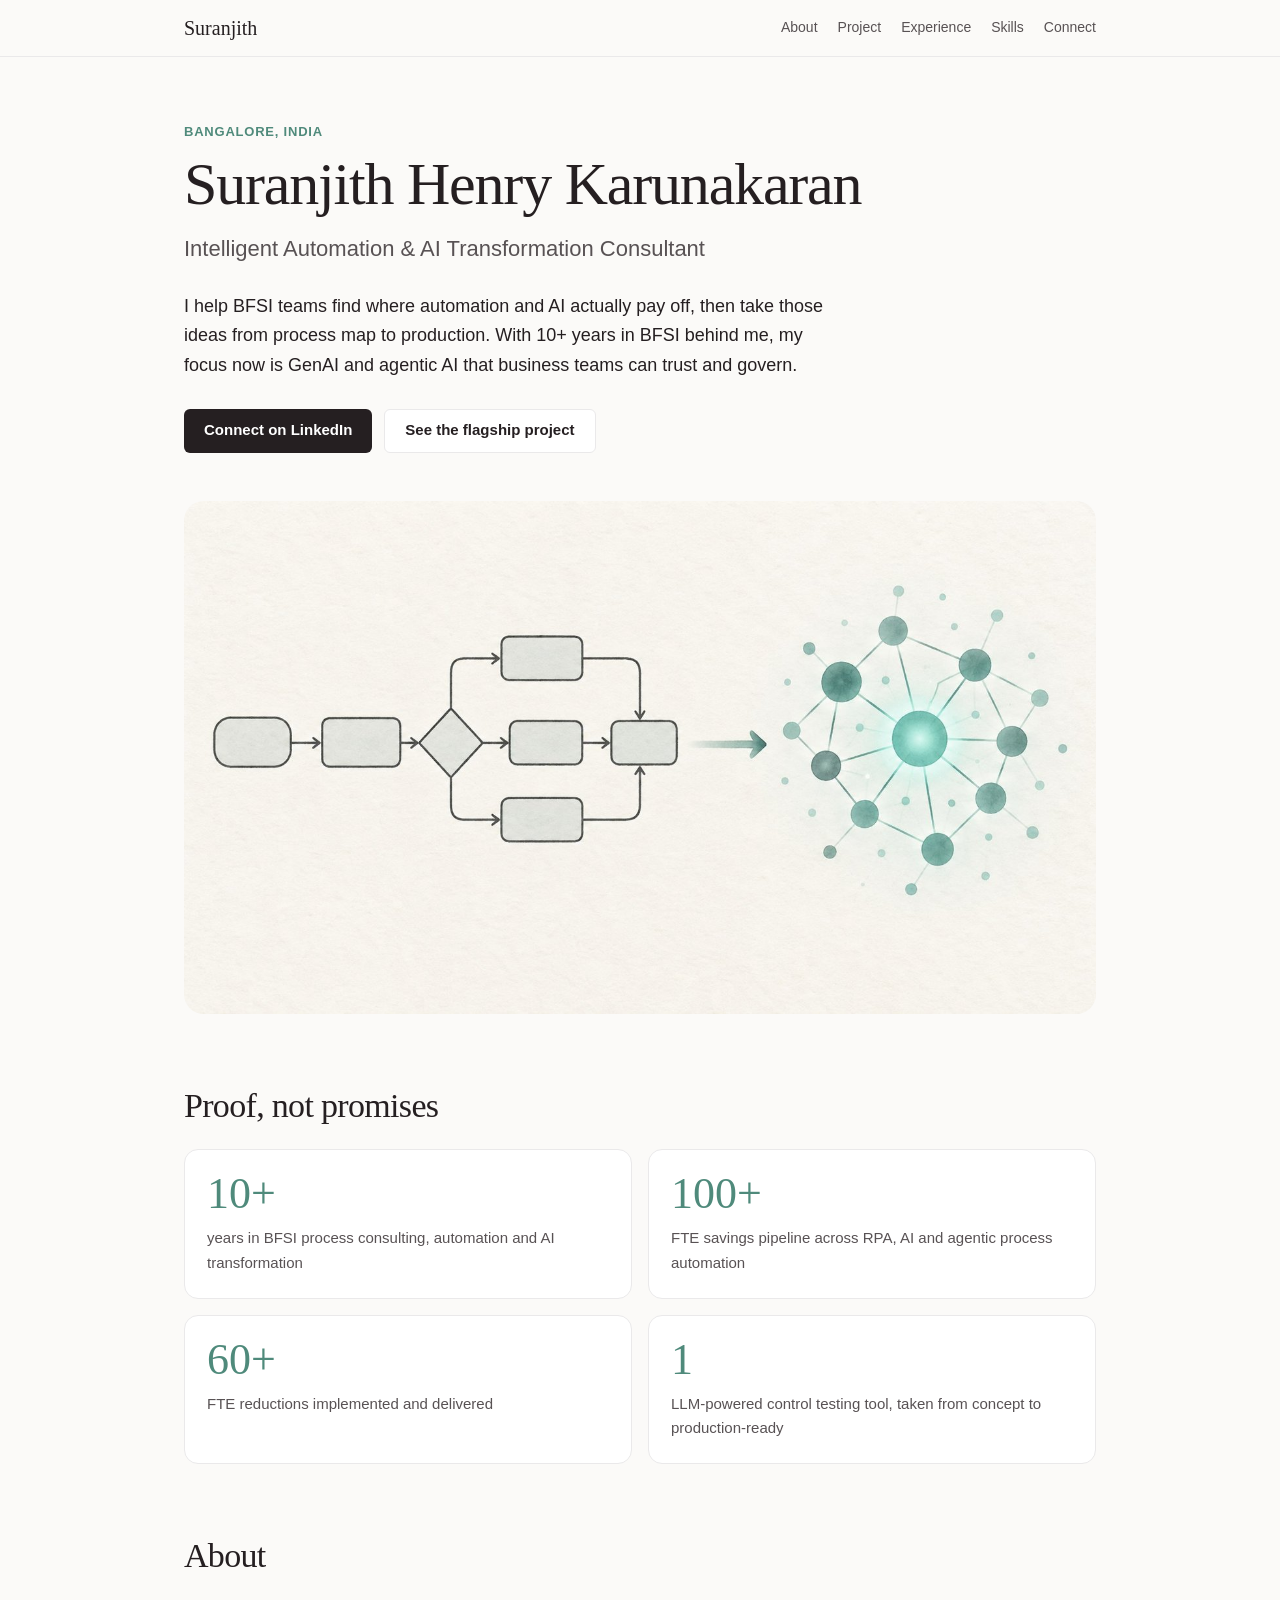
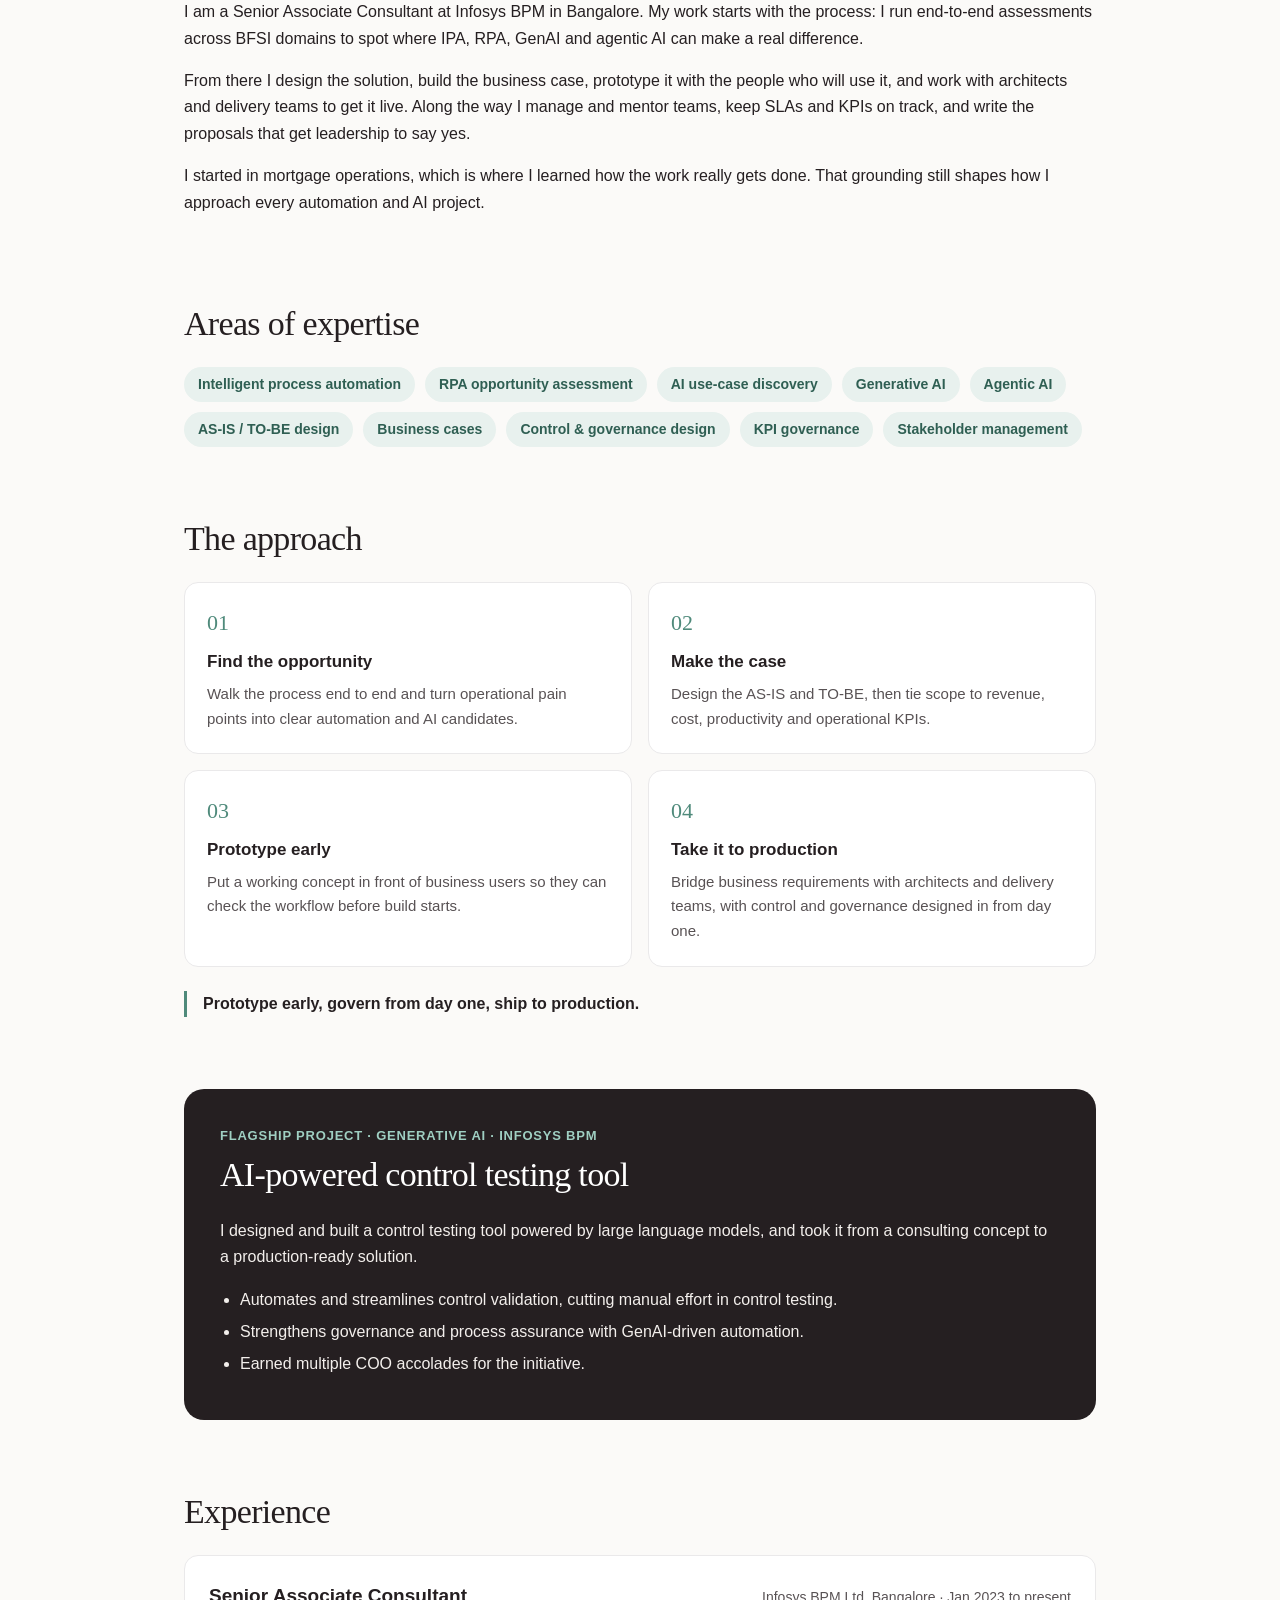
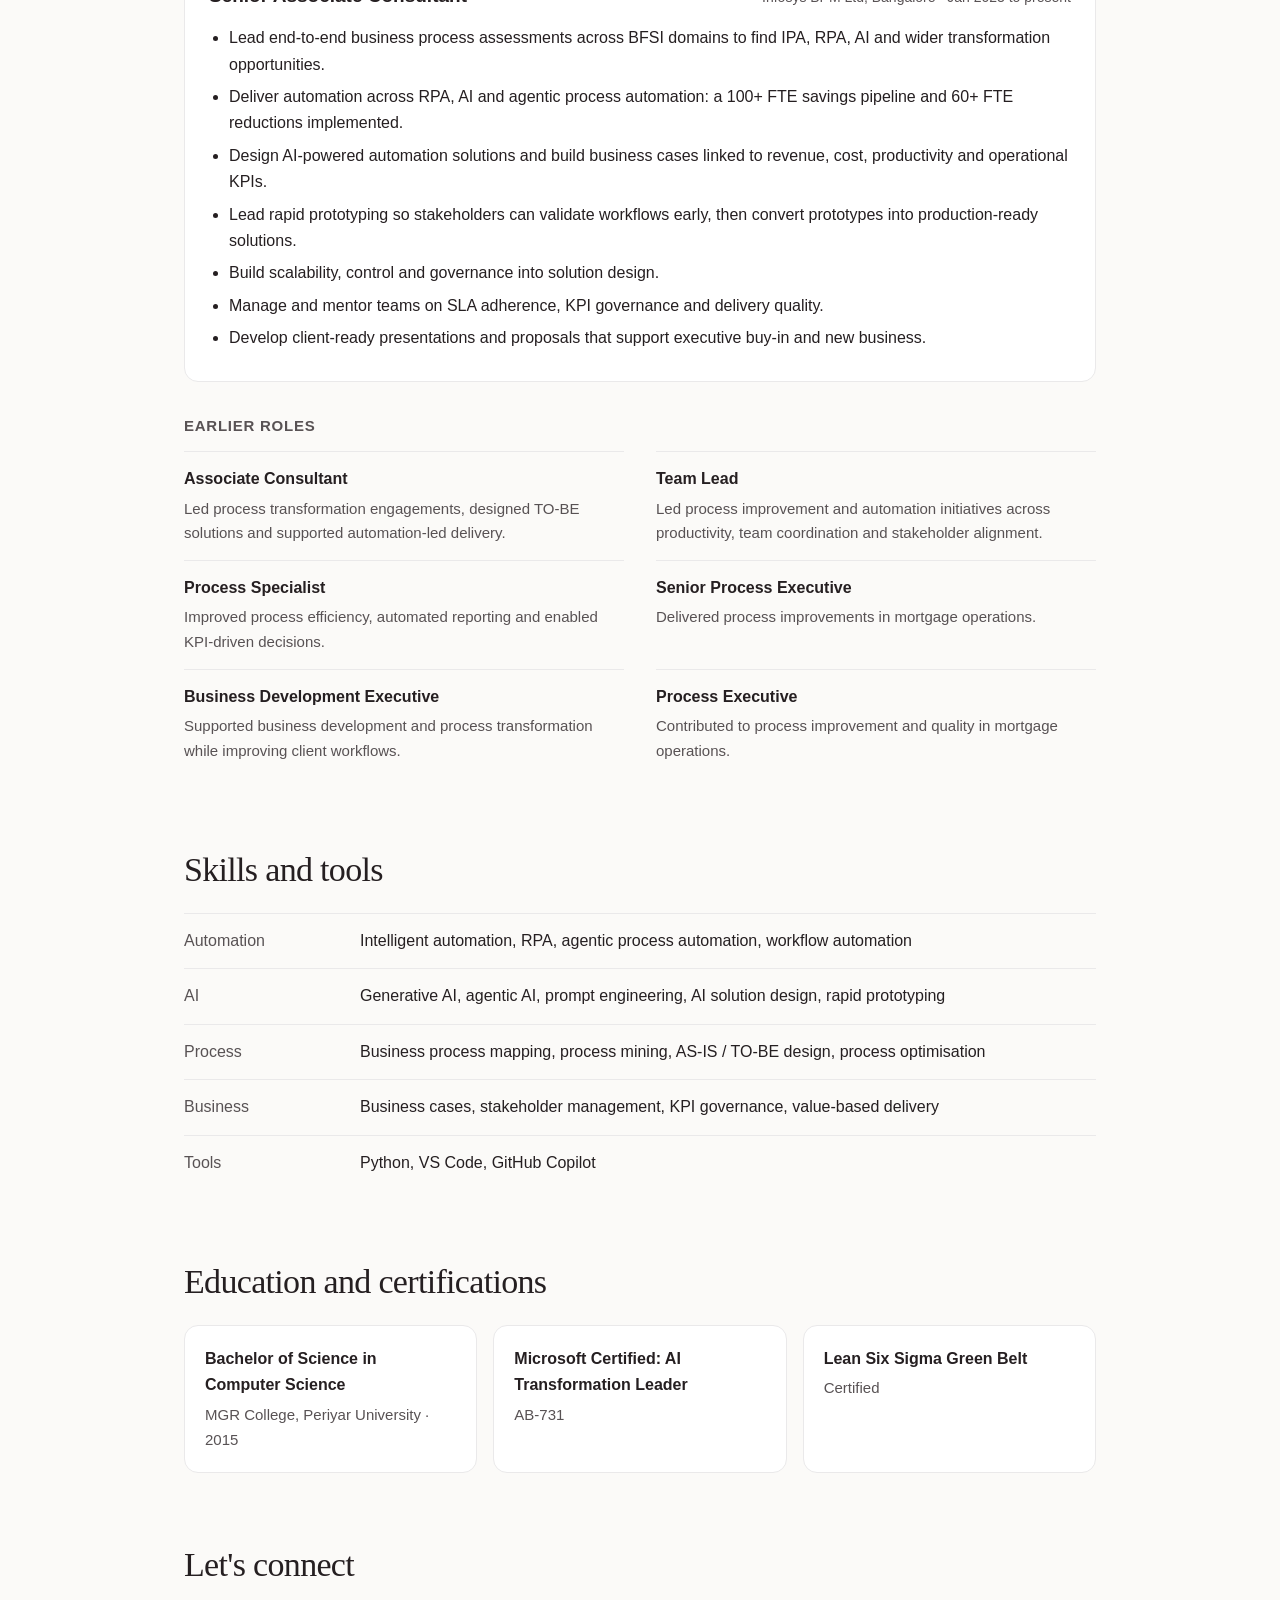
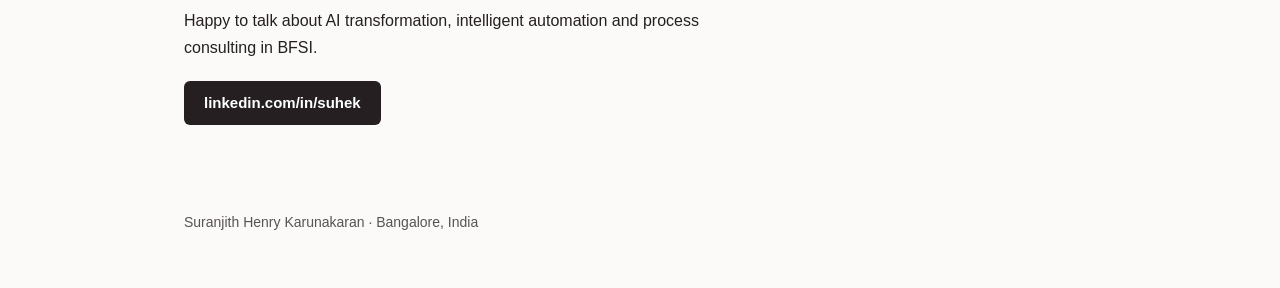
==== index.html @ 50e7c8d0 "Profile page v1" ====
<!doctype html>
<html lang="en">
<head>
<meta charset="utf-8">
<meta name="viewport" content="width=device-width, initial-scale=1">
<title>Suranjith Henry Karunakaran | Intelligent Automation &amp; AI Transformation Consultant</title>
<meta name="description" content="I help BFSI teams find where automation and AI actually pay off, then take those ideas from process map to production.">
<meta property="og:title" content="Suranjith Henry Karunakaran">
<meta property="og:description" content="Intelligent Automation &amp; AI Transformation Consultant, Bangalore. 10+ years in BFSI process consulting, automation and GenAI.">
<meta property="og:type" content="profile">
<meta property="og:url" content="https://suhek7.github.io/">
<meta property="og:image" content="https://suhek7.github.io/assets/og-image.jpg">
<meta name="twitter:card" content="summary_large_image">
<link rel="stylesheet" href="style.css">
</head>
<body>
<header class="topbar">
  <div class="wrap topbar-inner">
    <a class="brand" href="#top">Suranjith</a>
    <nav aria-label="Sections">
      <a href="#about">About</a>
      <a href="#project">Project</a>
      <a href="#experience">Experience</a>
      <a href="#skills">Skills</a>
      <a href="#connect">Connect</a>
    </nav>
  </div>
</header>

<main id="top">
  <section class="hero wrap">
    <p class="eyebrow">Bangalore, India</p>
    <h1>Suranjith Henry Karunakaran</h1>
    <p class="role">Intelligent Automation &amp; AI Transformation Consultant</p>
    <p class="lede">I help BFSI teams find where automation and AI actually pay off, then take those ideas from process map to production. With 10+ years in BFSI behind me, my focus now is GenAI and agentic AI that business teams can trust and govern.</p>
    <div class="actions">
      <a class="btn primary" href="https://www.linkedin.com/in/suhek" target="_blank" rel="noopener">Connect on LinkedIn</a>
      <a class="btn ghost" href="#project">See the flagship project</a>
    </div>
    <figure class="hero-art">
      <img src="assets/process-to-ai.jpg" alt="Illustration of a process flowchart turning into a connected network" width="1400" height="788">
    </figure>
  </section>

  <section class="wrap section">
    <h2>Proof, not promises</h2>
    <div class="stats">
      <div class="stat"><span class="num">10+</span><span class="label">years in BFSI process consulting, automation and AI transformation</span></div>
      <div class="stat"><span class="num">100+</span><span class="label">FTE savings pipeline across RPA, AI and agentic process automation</span></div>
      <div class="stat"><span class="num">60+</span><span class="label">FTE reductions implemented and delivered</span></div>
      <div class="stat"><span class="num">1</span><span class="label">LLM-powered control testing tool, taken from concept to production-ready</span></div>
    </div>
  </section>

  <section id="about" class="wrap section">
    <h2>About</h2>
    <div class="prose">
      <p>I am a Senior Associate Consultant at Infosys BPM in Bangalore. My work starts with the process: I run end-to-end assessments across BFSI domains to spot where IPA, RPA, GenAI and agentic AI can make a real difference.</p>
      <p>From there I design the solution, build the business case, prototype it with the people who will use it, and work with architects and delivery teams to get it live. Along the way I manage and mentor teams, keep SLAs and KPIs on track, and write the proposals that get leadership to say yes.</p>
      <p>I started in mortgage operations, which is where I learned how the work really gets done. That grounding still shapes how I approach every automation and AI project.</p>
    </div>
  </section>

  <section class="wrap section">
    <h2>Areas of expertise</h2>
    <ul class="chips">
      <li>Intelligent process automation</li>
      <li>RPA opportunity assessment</li>
      <li>AI use-case discovery</li>
      <li>Generative AI</li>
      <li>Agentic AI</li>
      <li>AS-IS / TO-BE design</li>
      <li>Business cases</li>
      <li>Control &amp; governance design</li>
      <li>KPI governance</li>
      <li>Stakeholder management</li>
    </ul>
  </section>

  <section class="wrap section">
    <h2>The approach</h2>
    <ol class="steps">
      <li><h3>Find the opportunity</h3><p>Walk the process end to end and turn operational pain points into clear automation and AI candidates.</p></li>
      <li><h3>Make the case</h3><p>Design the AS-IS and TO-BE, then tie scope to revenue, cost, productivity and operational KPIs.</p></li>
      <li><h3>Prototype early</h3><p>Put a working concept in front of business users so they can check the workflow before build starts.</p></li>
      <li><h3>Take it to production</h3><p>Bridge business requirements with architects and delivery teams, with control and governance designed in from day one.</p></li>
    </ol>
    <p class="key">Prototype early, govern from day one, ship to production.</p>
  </section>

  <section id="project" class="wrap section">
    <div class="feature">
      <p class="eyebrow">Flagship project · Generative AI · Infosys BPM</p>
      <h2>AI-powered control testing tool</h2>
      <p>I designed and built a control testing tool powered by large language models, and took it from a consulting concept to a production-ready solution.</p>
      <ul>
        <li>Automates and streamlines control validation, cutting manual effort in control testing.</li>
        <li>Strengthens governance and process assurance with GenAI-driven automation.</li>
        <li>Earned multiple COO accolades for the initiative.</li>
      </ul>
    </div>
  </section>

  <section id="experience" class="wrap section">
    <h2>Experience</h2>
    <div class="job">
      <div class="job-head">
        <h3>Senior Associate Consultant</h3>
        <span class="meta">Infosys BPM Ltd, Bangalore · Jan 2023 to present</span>
      </div>
      <ul>
        <li>Lead end-to-end business process assessments across BFSI domains to find IPA, RPA, AI and wider transformation opportunities.</li>
        <li>Deliver automation across RPA, AI and agentic process automation: a 100+ FTE savings pipeline and 60+ FTE reductions implemented.</li>
        <li>Design AI-powered automation solutions and build business cases linked to revenue, cost, productivity and operational KPIs.</li>
        <li>Lead rapid prototyping so stakeholders can validate workflows early, then convert prototypes into production-ready solutions.</li>
        <li>Build scalability, control and governance into solution design.</li>
        <li>Manage and mentor teams on SLA adherence, KPI governance and delivery quality.</li>
        <li>Develop client-ready presentations and proposals that support executive buy-in and new business.</li>
      </ul>
    </div>
    <h3 class="sub">Earlier roles</h3>
    <div class="roles">
      <div><h4>Associate Consultant</h4><p>Led process transformation engagements, designed TO-BE solutions and supported automation-led delivery.</p></div>
      <div><h4>Team Lead</h4><p>Led process improvement and automation initiatives across productivity, team coordination and stakeholder alignment.</p></div>
      <div><h4>Process Specialist</h4><p>Improved process efficiency, automated reporting and enabled KPI-driven decisions.</p></div>
      <div><h4>Senior Process Executive</h4><p>Delivered process improvements in mortgage operations.</p></div>
      <div><h4>Business Development Executive</h4><p>Supported business development and process transformation while improving client workflows.</p></div>
      <div><h4>Process Executive</h4><p>Contributed to process improvement and quality in mortgage operations.</p></div>
    </div>
  </section>

  <section id="skills" class="wrap section">
    <h2>Skills and tools</h2>
    <dl class="skills">
      <div><dt>Automation</dt><dd>Intelligent automation, RPA, agentic process automation, workflow automation</dd></div>
      <div><dt>AI</dt><dd>Generative AI, agentic AI, prompt engineering, AI solution design, rapid prototyping</dd></div>
      <div><dt>Process</dt><dd>Business process mapping, process mining, AS-IS / TO-BE design, process optimisation</dd></div>
      <div><dt>Business</dt><dd>Business cases, stakeholder management, KPI governance, value-based delivery</dd></div>
      <div><dt>Tools</dt><dd>Python, VS Code, GitHub Copilot</dd></div>
    </dl>
  </section>

  <section class="wrap section">
    <h2>Education and certifications</h2>
    <div class="creds">
      <div><h4>Bachelor of Science in Computer Science</h4><p>MGR College, Periyar University · 2015</p></div>
      <div><h4>Microsoft Certified: AI Transformation Leader</h4><p>AB-731</p></div>
      <div><h4>Lean Six Sigma Green Belt</h4><p>Certified</p></div>
    </div>
  </section>

  <section id="connect" class="wrap section connect">
    <h2>Let's connect</h2>
    <p>Happy to talk about AI transformation, intelligent automation and process consulting in BFSI.</p>
    <a class="btn primary" href="https://www.linkedin.com/in/suhek" target="_blank" rel="noopener">linkedin.com/in/suhek</a>
  </section>
</main>

<footer class="wrap footer">
  <p>Suranjith Henry Karunakaran · Bangalore, India</p>
</footer>
</body>
</html>
---- style.css ----
:root{--bg:#fbfaf8;--ink:#251f21;--ink2:#585254;--line:#eae9ea;--teal:#4f8a7b;--teal-soft:#e8f1ee;--sand:#f4efec;--serif:"Iowan Old Style","Palatino Linotype",Palatino,Georgia,serif;--sans:-apple-system,BlinkMacSystemFont,"Segoe UI",Inter,Roboto,Helvetica,Arial,sans-serif}
*{box-sizing:border-box}
html{scroll-behavior:smooth}
body{margin:0;background:var(--bg);color:var(--ink);font:16px/1.65 var(--sans);-webkit-font-smoothing:antialiased}
.wrap{max-width:960px;margin:0 auto;padding:0 24px}
a{color:inherit}
.topbar{position:sticky;top:0;z-index:10;background:rgba(251,250,248,.92);backdrop-filter:blur(8px);border-bottom:1px solid var(--line)}
.topbar-inner{display:flex;align-items:center;justify-content:space-between;height:56px;gap:16px}
.brand{font-family:var(--serif);font-size:20px;text-decoration:none}
nav{display:flex;gap:20px;overflow-x:auto}
nav a{color:var(--ink2);text-decoration:none;font-size:14px;white-space:nowrap}
nav a:hover{color:var(--ink)}
.hero{padding-top:64px}
.eyebrow{margin:0 0 8px;font-size:13px;letter-spacing:.06em;text-transform:uppercase;color:var(--teal);font-weight:600}
h1,h2{font-family:var(--serif);font-weight:400;letter-spacing:-.02em;line-height:1.15}
h1{font-size:clamp(36px,6vw,60px);margin:0}
.role{font-size:clamp(18px,2.4vw,22px);color:var(--ink2);margin:12px 0 0}
.lede{font-size:18px;max-width:640px;margin:24px 0 0}
.actions{display:flex;flex-wrap:wrap;gap:12px;margin-top:28px}
.btn{display:inline-flex;align-items:center;min-height:44px;padding:0 20px;border-radius:6px;text-decoration:none;font-weight:600;font-size:15px}
.btn.primary{background:var(--ink);color:#fff}
.btn.primary:hover{background:#000}
.btn.ghost{border:1px solid var(--line);background:#fff}
.hero-art{margin:48px 0 0;border-radius:20px;overflow:hidden;background:var(--sand)}
.hero-art img{display:block;width:100%;height:auto}
.section{padding-top:72px}
h2{font-size:clamp(26px,3.4vw,34px);margin:0 0 24px}
.stats{display:grid;grid-template-columns:repeat(2,1fr);gap:16px}
.stat{background:#fff;border:1px solid var(--line);border-radius:14px;padding:22px}
.num{display:block;font-family:var(--serif);font-size:44px;line-height:1;color:var(--teal)}
.label{display:block;margin-top:10px;color:var(--ink2);font-size:15px}
.prose p{margin:0 0 16px}
.chips{list-style:none;padding:0;margin:0;display:flex;flex-wrap:wrap;gap:10px}
.chips li{background:var(--teal-soft);color:#2f5f53;border-radius:999px;padding:6px 14px;font-size:14px;font-weight:600}
.steps{list-style:none;padding:0;margin:0;display:grid;grid-template-columns:repeat(2,1fr);gap:16px;counter-reset:s}
.steps li{counter-increment:s;background:#fff;border:1px solid var(--line);border-radius:14px;padding:22px}
.steps li::before{content:"0" counter(s);font-family:var(--serif);color:var(--teal);font-size:22px}
.steps h3{margin:6px 0 6px;font-size:17px}
.steps p{margin:0;color:var(--ink2);font-size:15px}
.key{margin:24px 0 0;padding-left:16px;border-left:3px solid var(--teal);font-weight:600}
.feature{background:var(--ink);color:#f3efec;border-radius:20px;padding:36px}
.feature .eyebrow{color:#9fcfc2}
.feature h2{color:#fff}
.feature ul{margin:16px 0 0;padding-left:20px}
.feature li{margin:6px 0}
.job{background:#fff;border:1px solid var(--line);border-radius:14px;padding:24px}
.job-head{display:flex;flex-wrap:wrap;justify-content:space-between;gap:4px 16px;align-items:baseline}
.job h3{margin:0;font-size:19px}
.meta{color:var(--ink2);font-size:14px}
.job ul{margin:14px 0 0;padding-left:20px}
.job li{margin:6px 0}
.sub{font-size:15px;color:var(--ink2);font-weight:600;margin:32px 0 12px;text-transform:uppercase;letter-spacing:.05em}
.roles{display:grid;grid-template-columns:repeat(2,1fr);gap:0 32px}
.roles div{border-top:1px solid var(--line);padding:14px 0}
.roles h4,.creds h4{margin:0;font-size:16px}
.roles p,.creds p{margin:4px 0 0;color:var(--ink2);font-size:15px}
.skills{margin:0}
.skills div{display:grid;grid-template-columns:160px 1fr;gap:16px;border-top:1px solid var(--line);padding:14px 0}
.skills dt{color:var(--ink2)}
.skills dd{margin:0}
.creds{display:grid;grid-template-columns:repeat(3,1fr);gap:16px}
.creds div{background:#fff;border:1px solid var(--line);border-radius:14px;padding:20px}
.connect p{margin:0 0 20px;max-width:560px}
.footer{padding:72px 24px 40px;color:var(--ink2);font-size:14px}
@media (max-width:720px){
  .hero{padding-top:40px}
  nav{gap:14px}
  nav a{font-size:13px}
  .stats,.steps,.roles,.creds{grid-template-columns:1fr}
  .skills div{grid-template-columns:1fr;gap:2px}
  .feature{padding:24px}
  .section{padding-top:56px}
}
@media (max-width:420px){ .brand{display:none} }
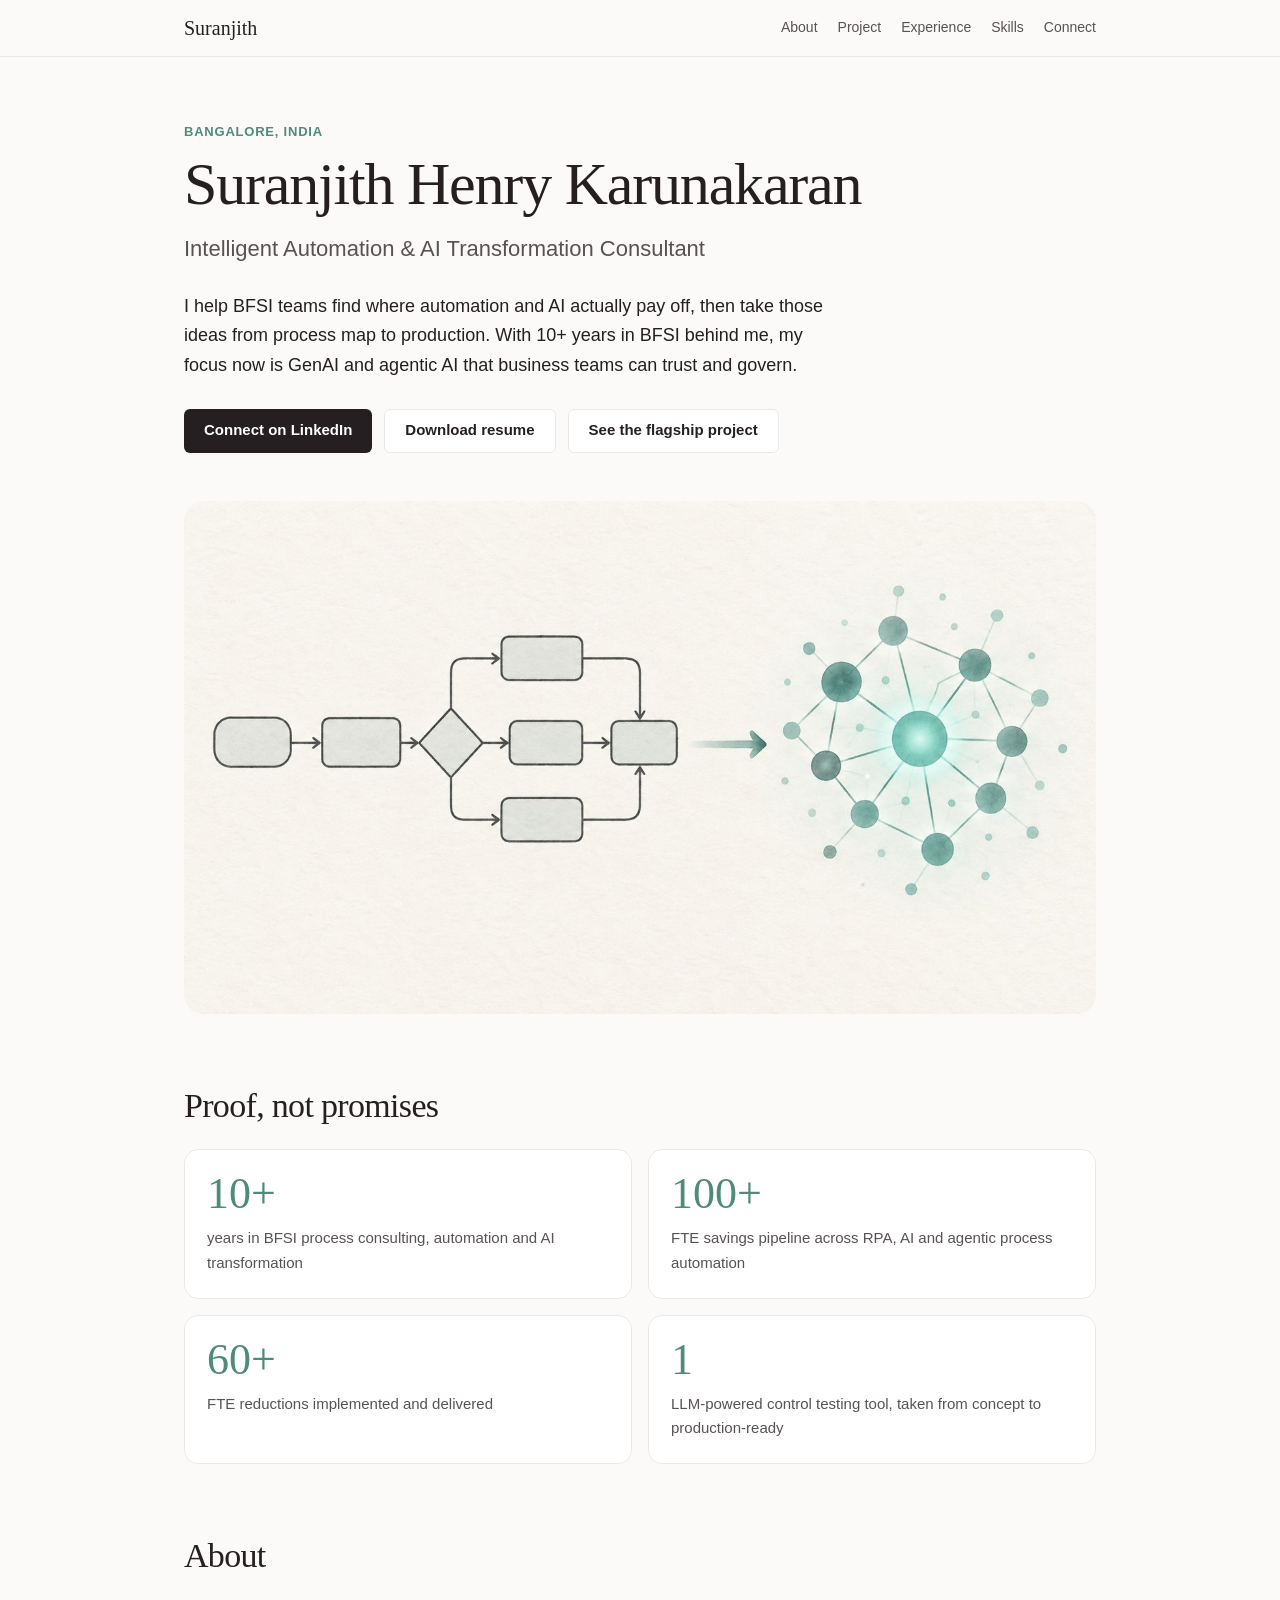
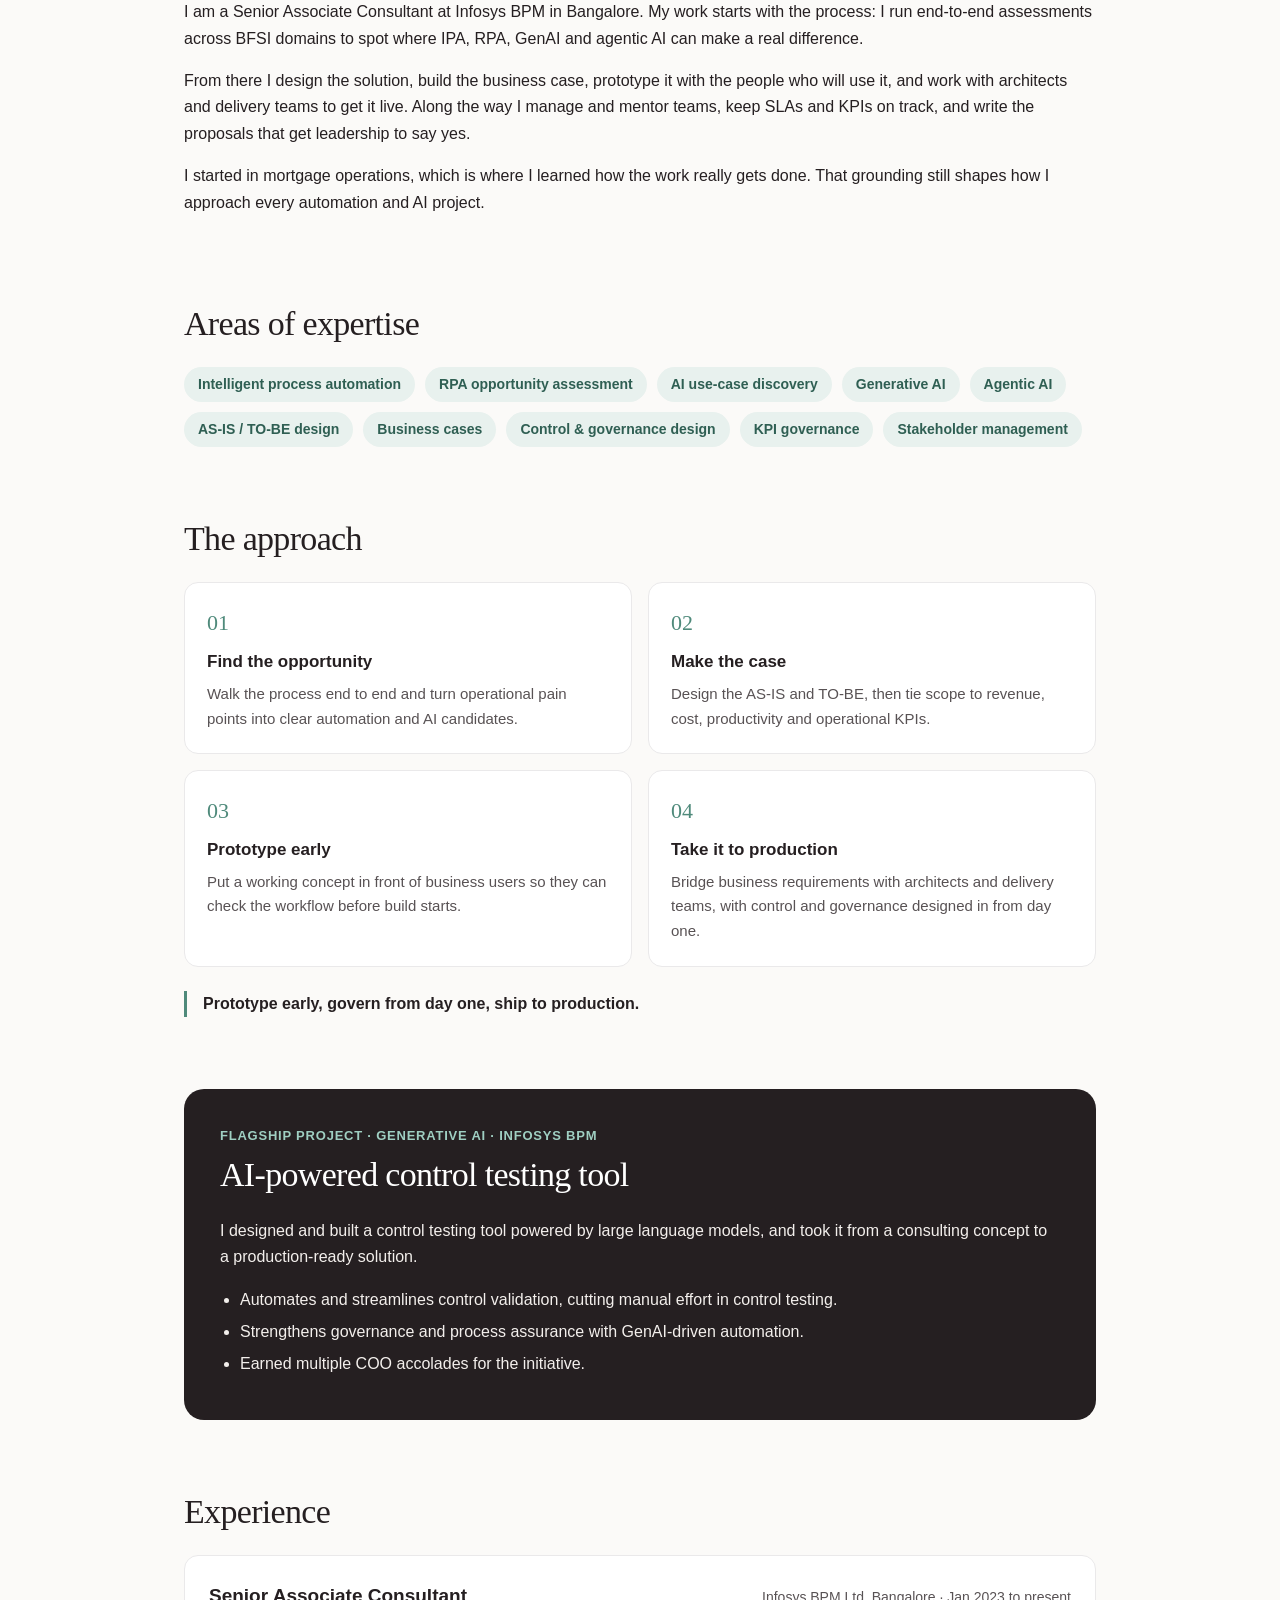
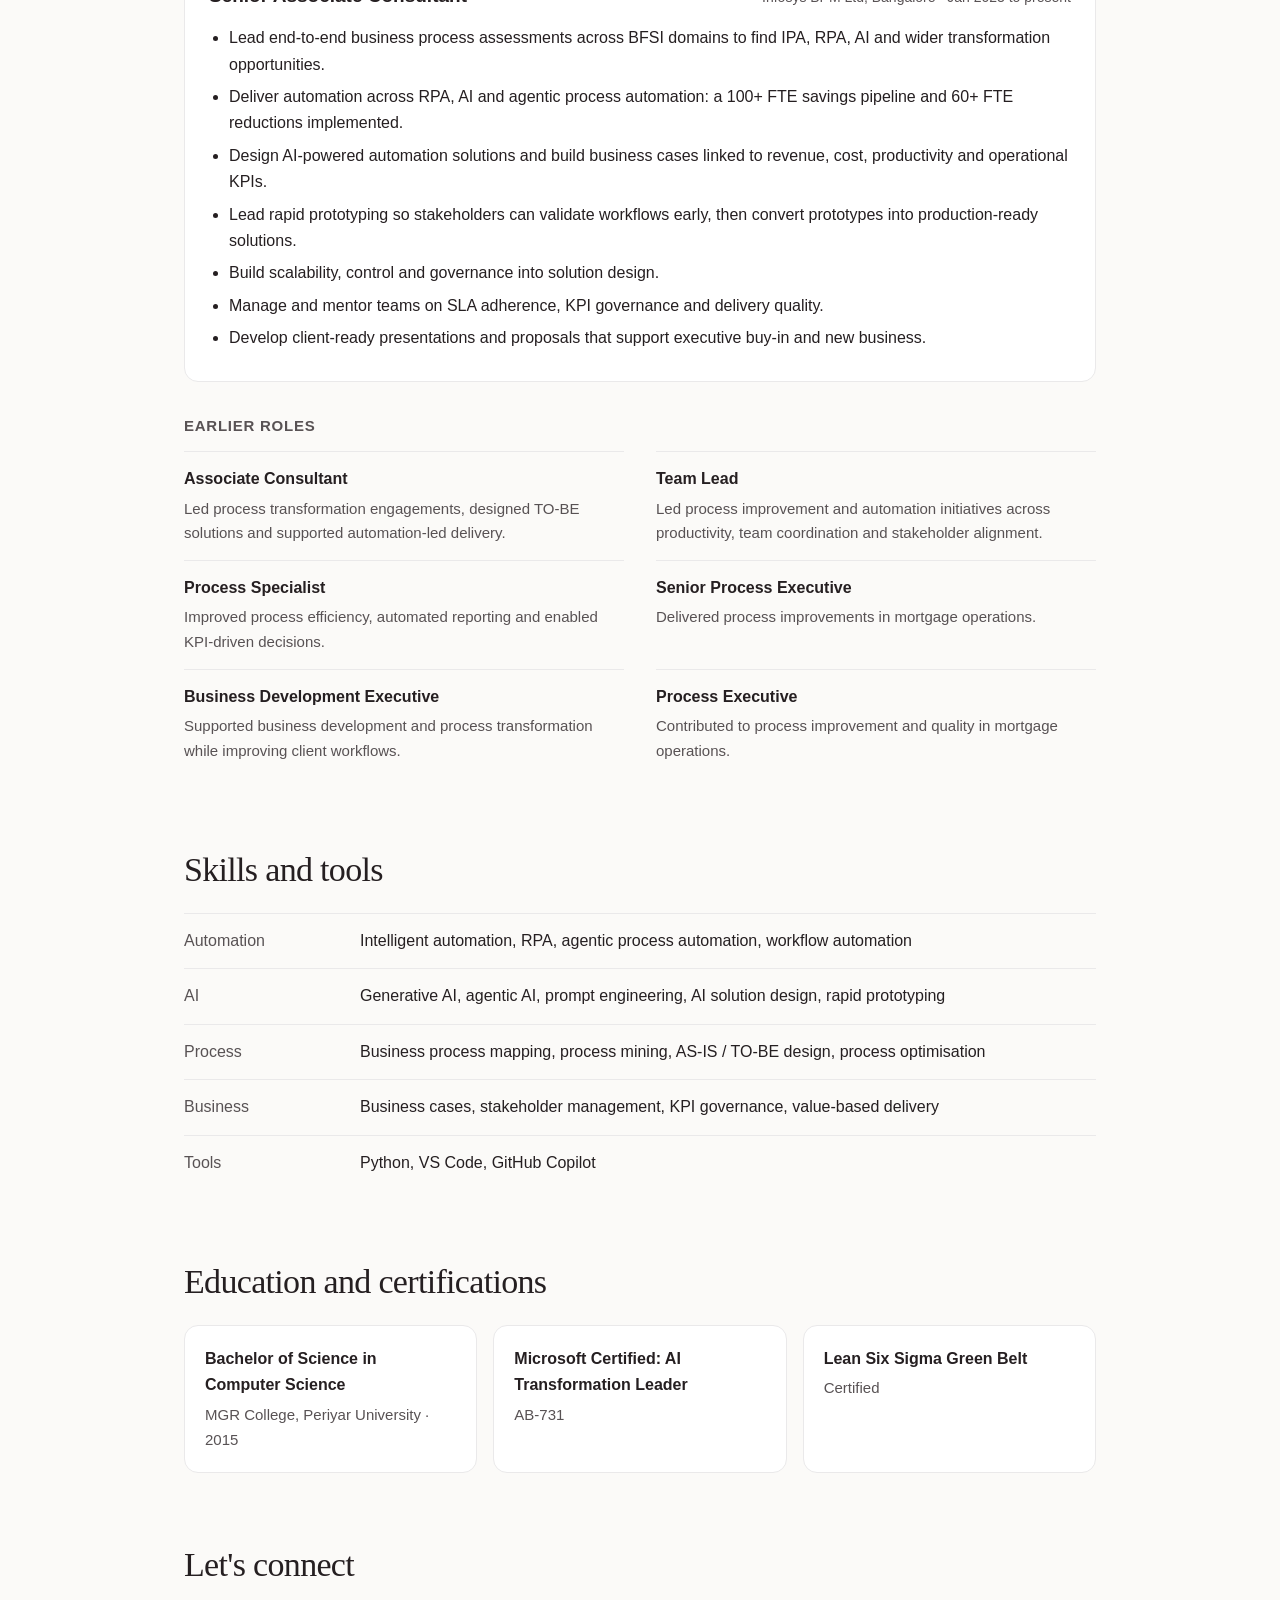
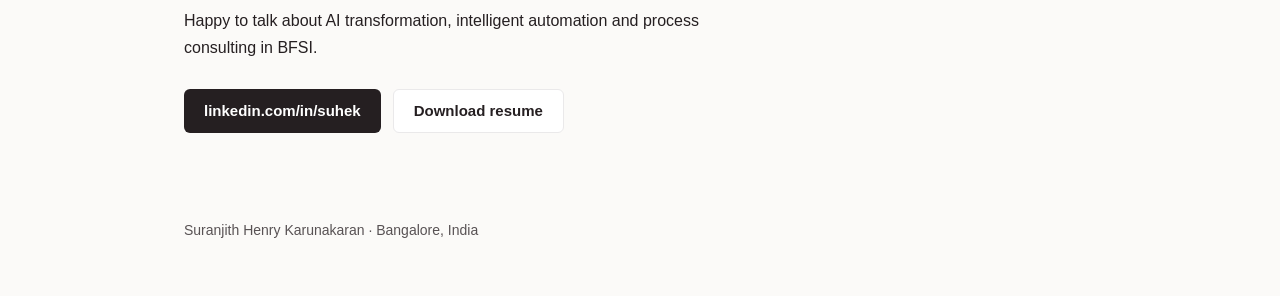
==== commit e1f662c7: "Add resume download" ====
--- a/index.html
+++ b/index.html
@@ -35,6 +35,7 @@
     <p class="lede">I help BFSI teams find where automation and AI actually pay off, then take those ideas from process map to production. With 10+ years in BFSI behind me, my focus now is GenAI and agentic AI that business teams can trust and govern.</p>
     <div class="actions">
       <a class="btn primary" href="https://www.linkedin.com/in/suhek" target="_blank" rel="noopener">Connect on LinkedIn</a>
+      <a class="btn ghost" href="assets/Suranjith_Henry_Karunakaran_Resume.pdf" download>Download resume</a>
       <a class="btn ghost" href="#project">See the flagship project</a>
     </div>
     <figure class="hero-art">
@@ -152,7 +153,10 @@
   <section id="connect" class="wrap section connect">
     <h2>Let's connect</h2>
     <p>Happy to talk about AI transformation, intelligent automation and process consulting in BFSI.</p>
-    <a class="btn primary" href="https://www.linkedin.com/in/suhek" target="_blank" rel="noopener">linkedin.com/in/suhek</a>
+    <div class="actions">
+      <a class="btn primary" href="https://www.linkedin.com/in/suhek" target="_blank" rel="noopener">linkedin.com/in/suhek</a>
+      <a class="btn ghost" href="assets/Suranjith_Henry_Karunakaran_Resume.pdf" download>Download resume</a>
+    </div>
   </section>
 </main>
 
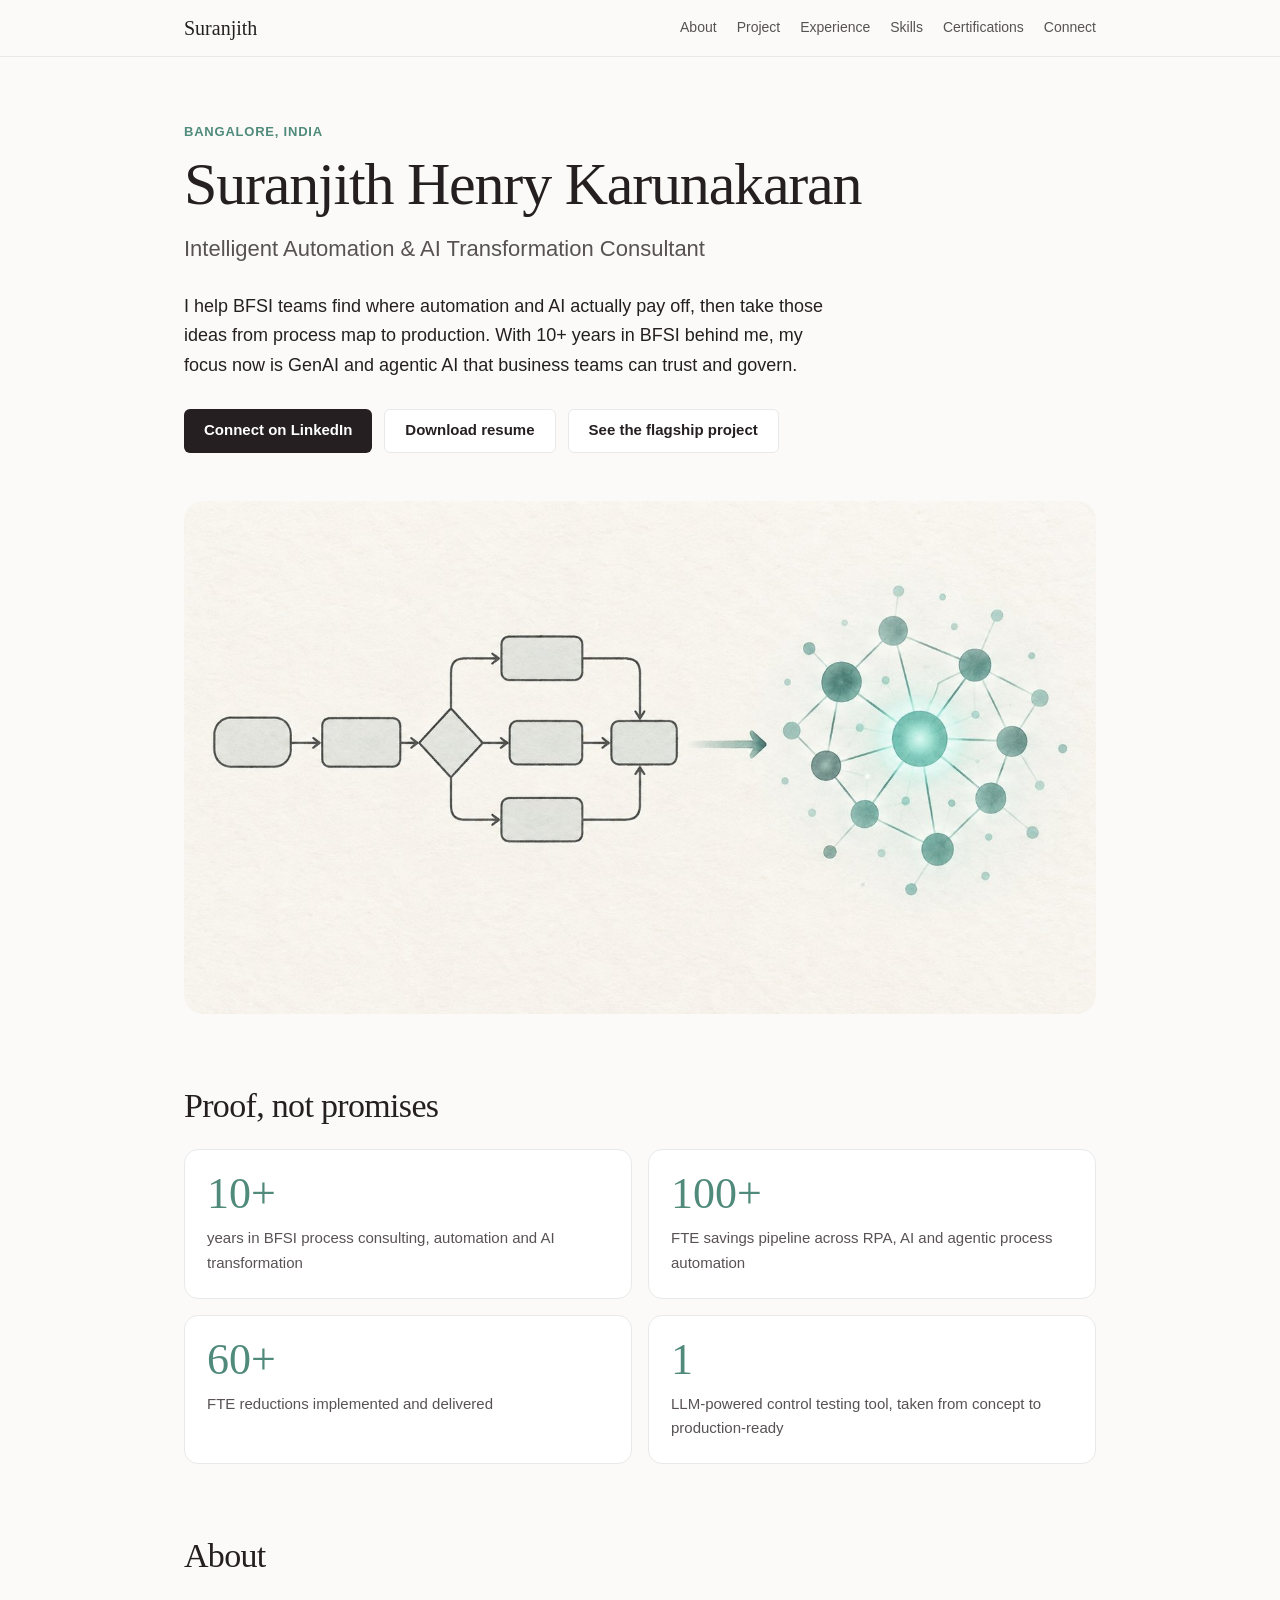
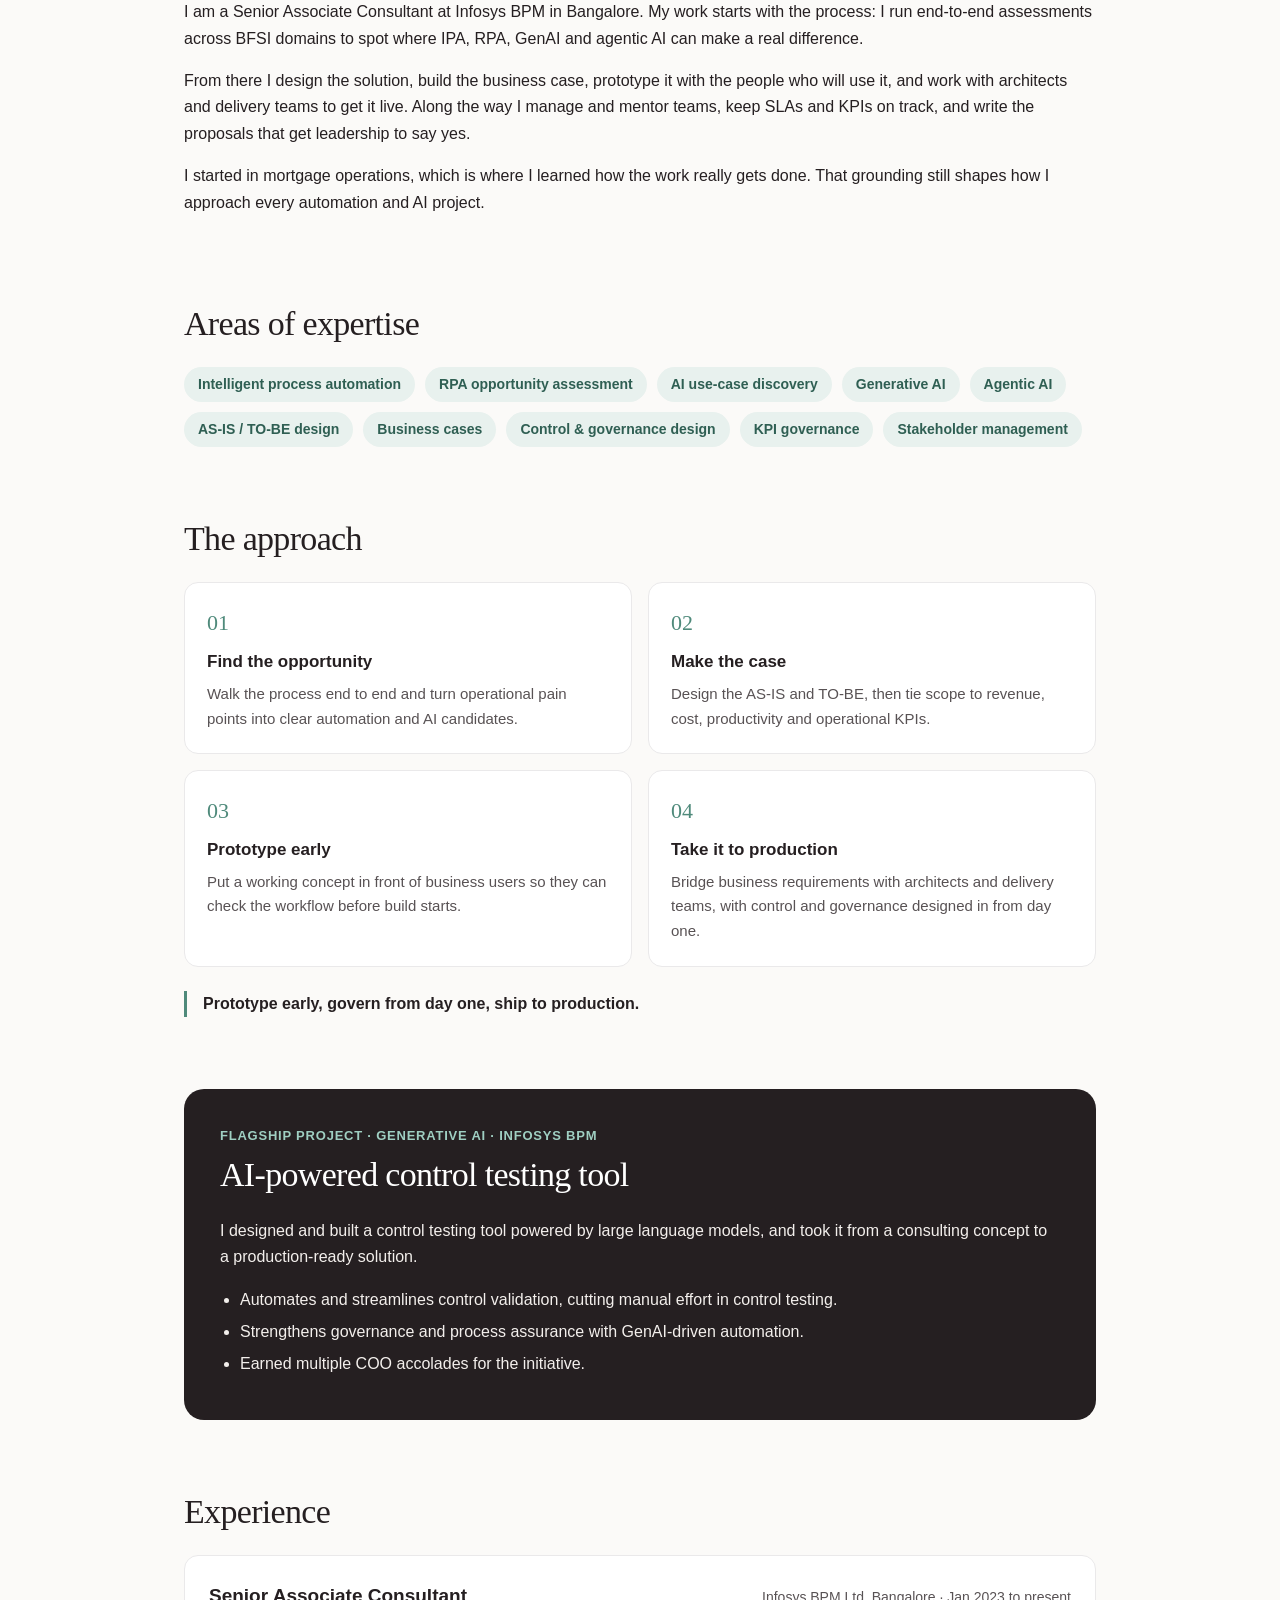
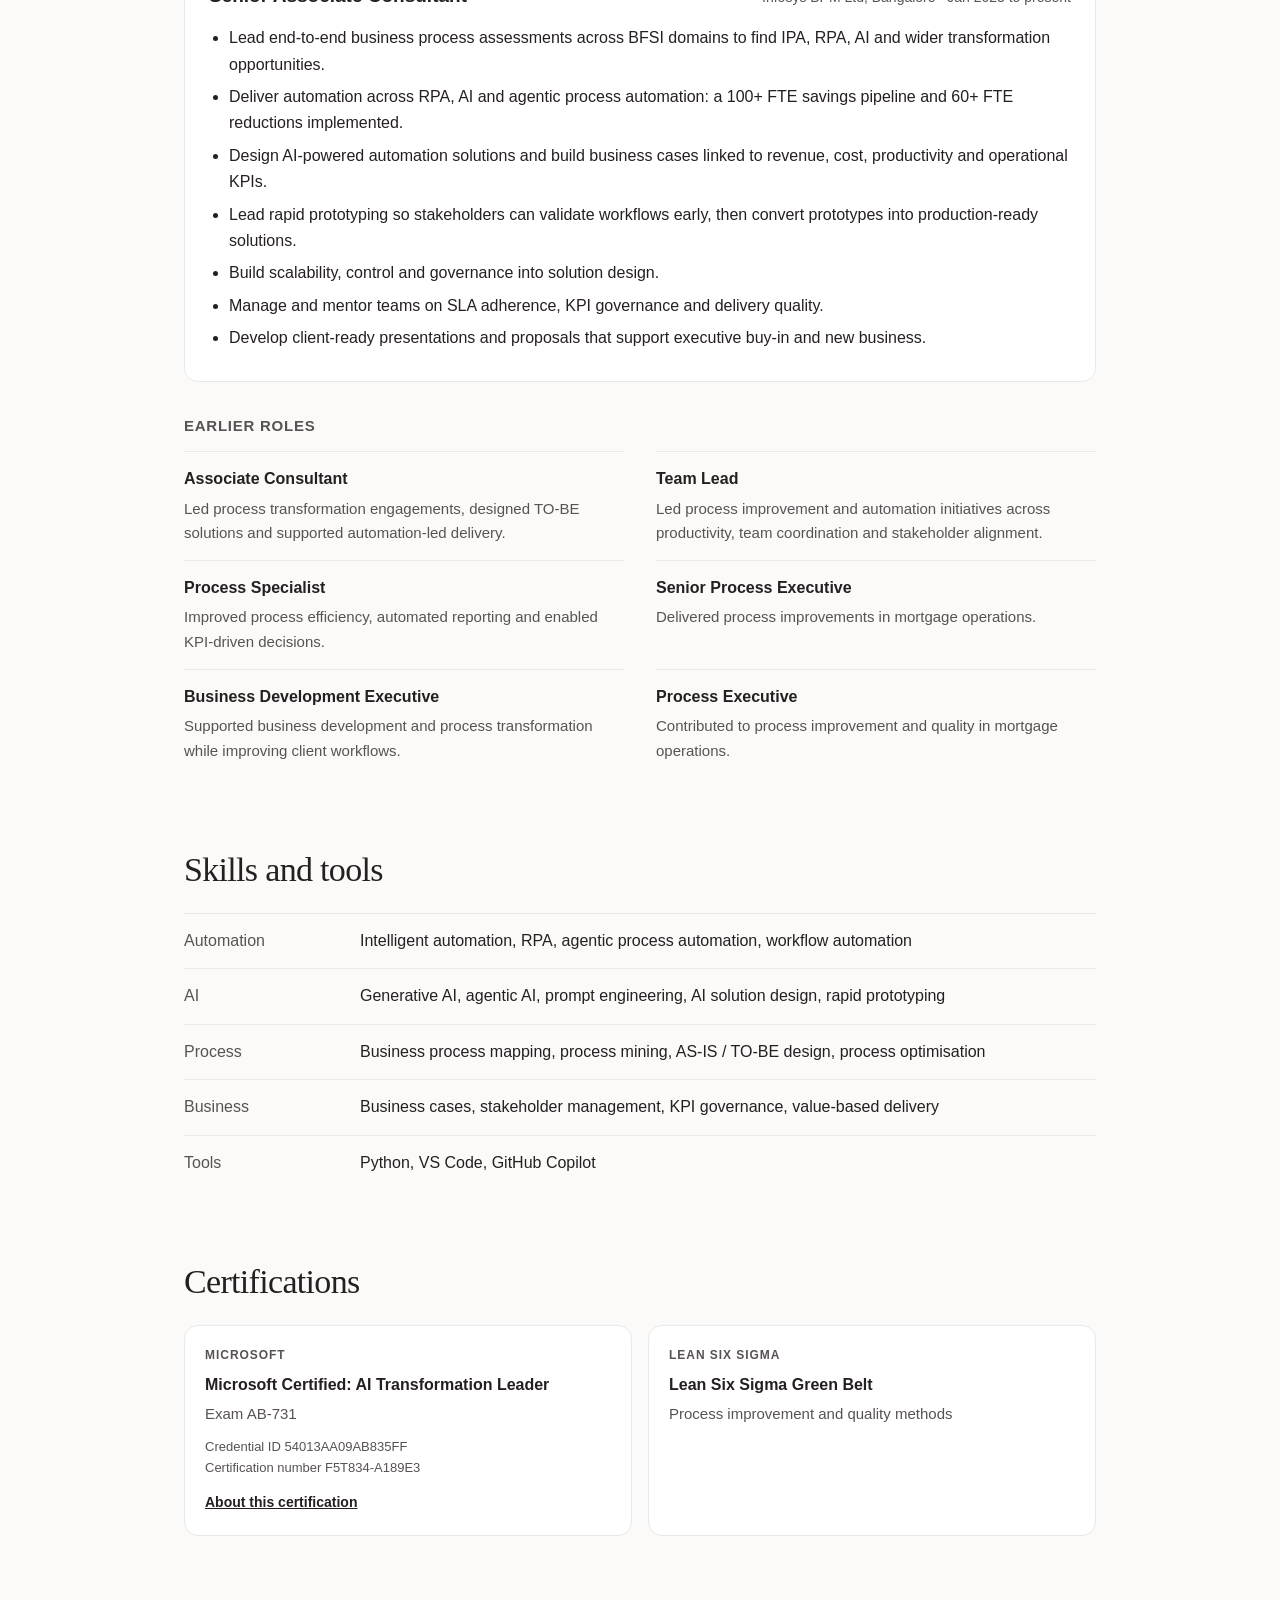
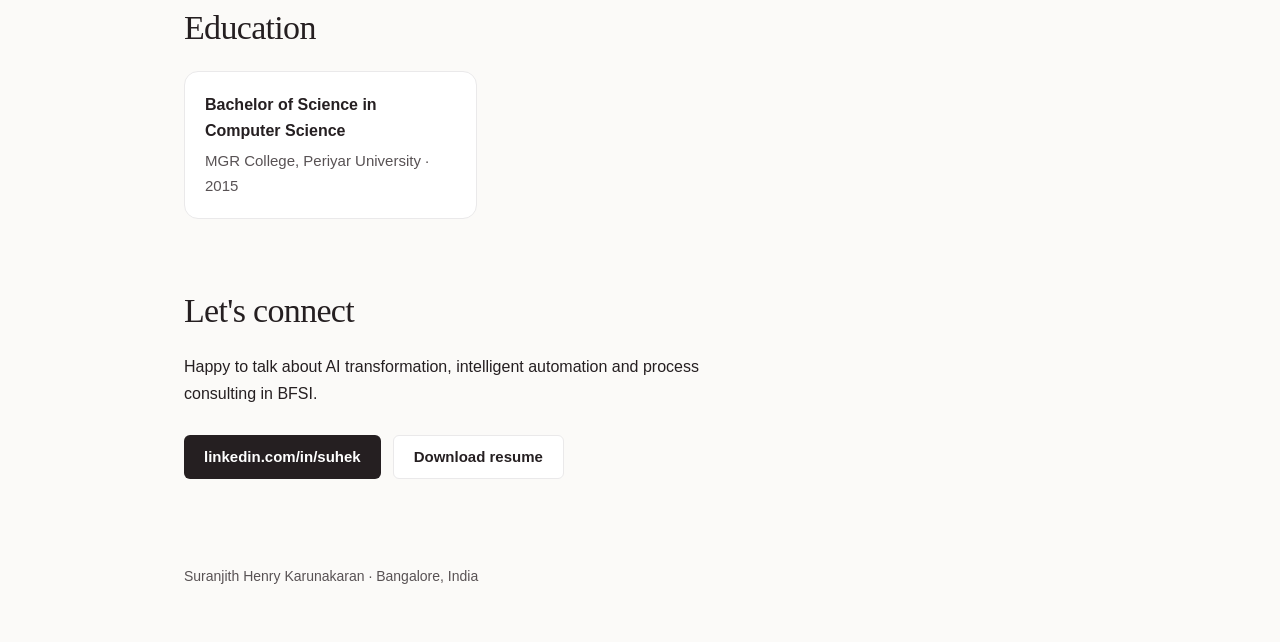
==== commit e71b0f76: "Add certifications section" ====
--- a/index.html
+++ b/index.html
@@ -22,6 +22,7 @@
       <a href="#project">Project</a>
       <a href="#experience">Experience</a>
       <a href="#skills">Skills</a>
+      <a href="#certifications">Certifications</a>
       <a href="#connect">Connect</a>
     </nav>
   </div>
@@ -141,12 +142,28 @@
     </dl>
   </section>
 
+  <section id="certifications" class="wrap section">
+    <h2>Certifications</h2>
+    <div class="creds certs">
+      <div>
+        <p class="cert-issuer">Microsoft</p>
+        <h4>Microsoft Certified: AI Transformation Leader</h4>
+        <p>Exam AB-731</p>
+        <p class="cert-id">Credential ID 54013AA09AB835FF<br>Certification number F5T834-A189E3</p>
+        <a class="cert-link" href="https://learn.microsoft.com/en-us/credentials/certifications/ai-transformation-leader/" target="_blank" rel="noopener">About this certification</a>
+      </div>
+      <div>
+        <p class="cert-issuer">Lean Six Sigma</p>
+        <h4>Lean Six Sigma Green Belt</h4>
+        <p>Process improvement and quality methods</p>
+      </div>
+    </div>
+  </section>
+
   <section class="wrap section">
-    <h2>Education and certifications</h2>
+    <h2>Education</h2>
     <div class="creds">
       <div><h4>Bachelor of Science in Computer Science</h4><p>MGR College, Periyar University · 2015</p></div>
-      <div><h4>Microsoft Certified: AI Transformation Leader</h4><p>AB-731</p></div>
-      <div><h4>Lean Six Sigma Green Belt</h4><p>Certified</p></div>
     </div>
   </section>
 
--- a/style.css
+++ b/style.css
@@ -66,9 +66,15 @@
   .hero{padding-top:40px}
   nav{gap:14px}
   nav a{font-size:13px}
-  .stats,.steps,.roles,.creds{grid-template-columns:1fr}
+  .stats,.steps,.roles,.creds,.creds.certs{grid-template-columns:1fr}
   .skills div{grid-template-columns:1fr;gap:2px}
   .feature{padding:24px}
   .section{padding-top:56px}
 }
 @media (max-width:420px){ .brand{display:none} }
+
+.creds.certs{grid-template-columns:repeat(2,1fr)}
+.creds .cert-issuer{margin:0 0 6px;font-size:12px;font-weight:700;letter-spacing:.08em;text-transform:uppercase;color:var(--ink2)}
+.creds .cert-id{margin-top:10px;font-size:13px;line-height:1.6;font-variant-numeric:tabular-nums}
+.cert-link{display:inline-block;margin-top:12px;font-size:14px;font-weight:600;color:var(--ink)}
+@media (max-width:720px){.creds.certs{grid-template-columns:1fr}}
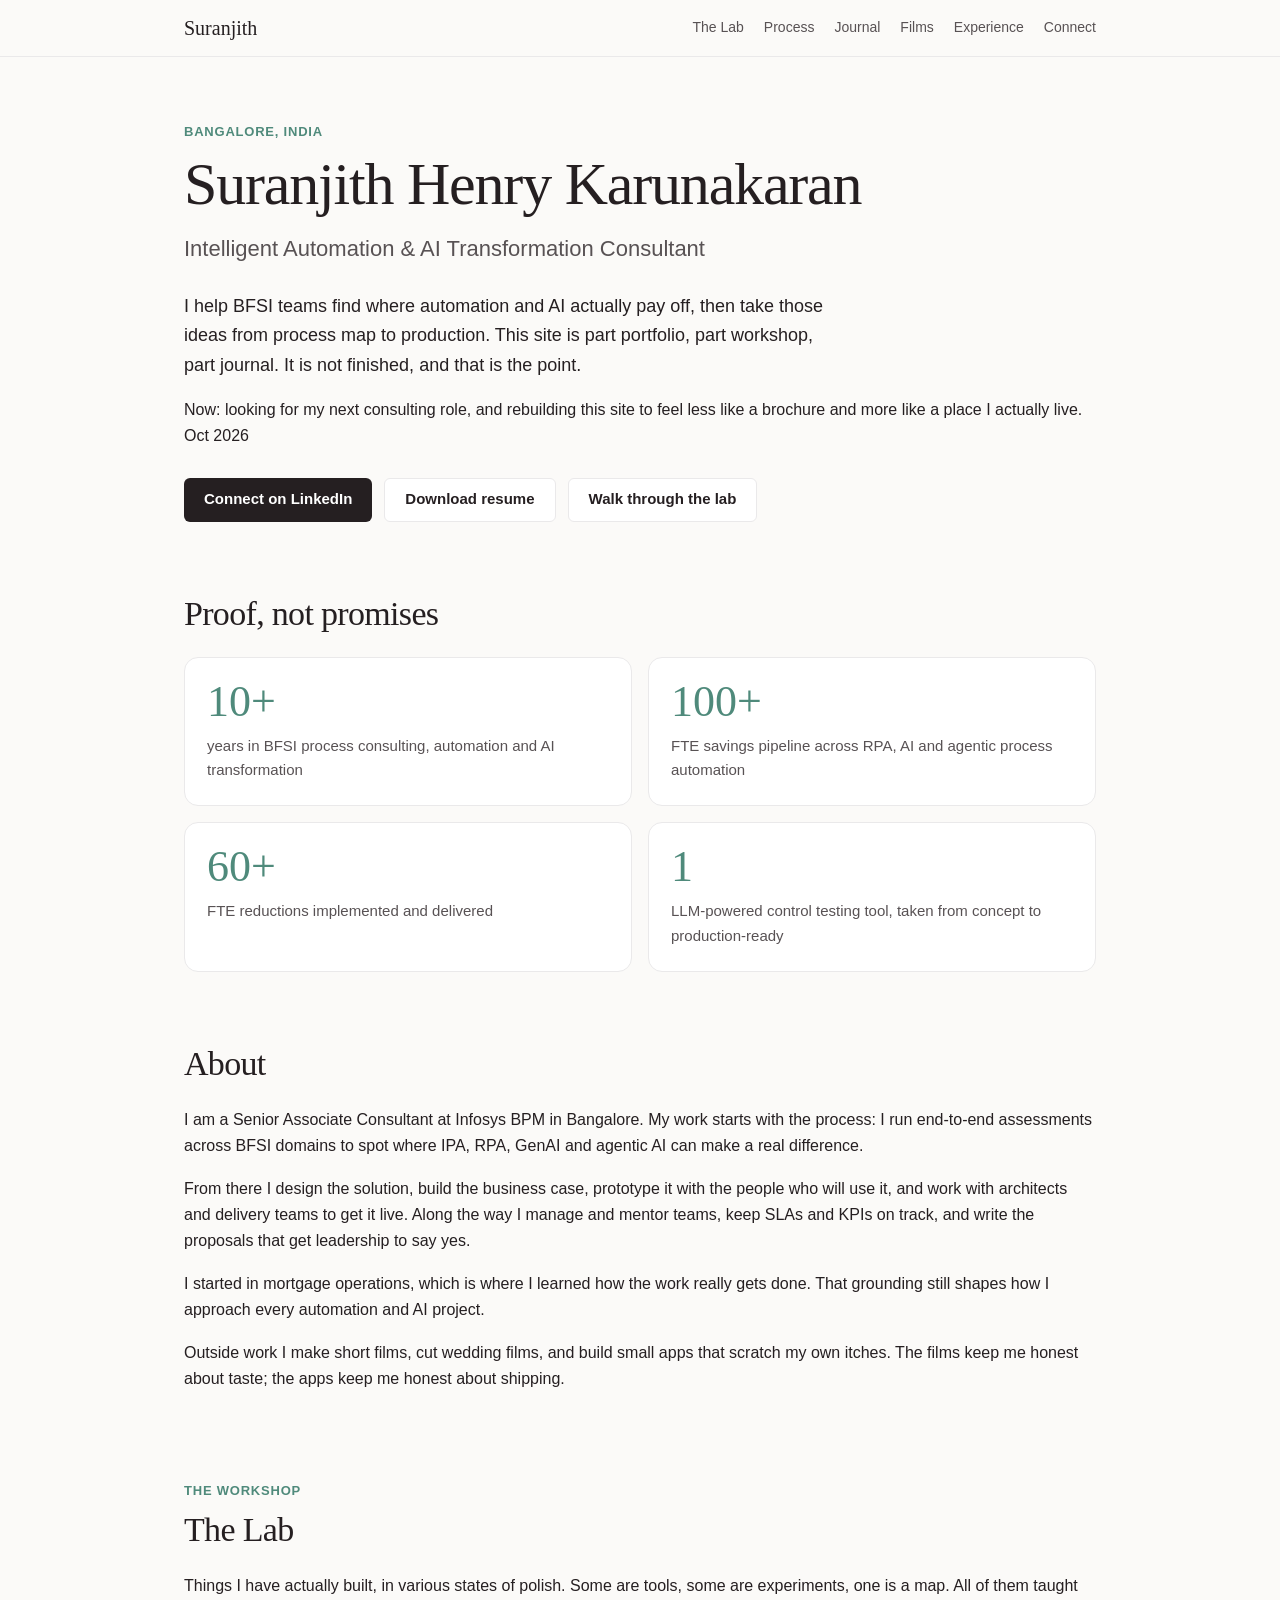
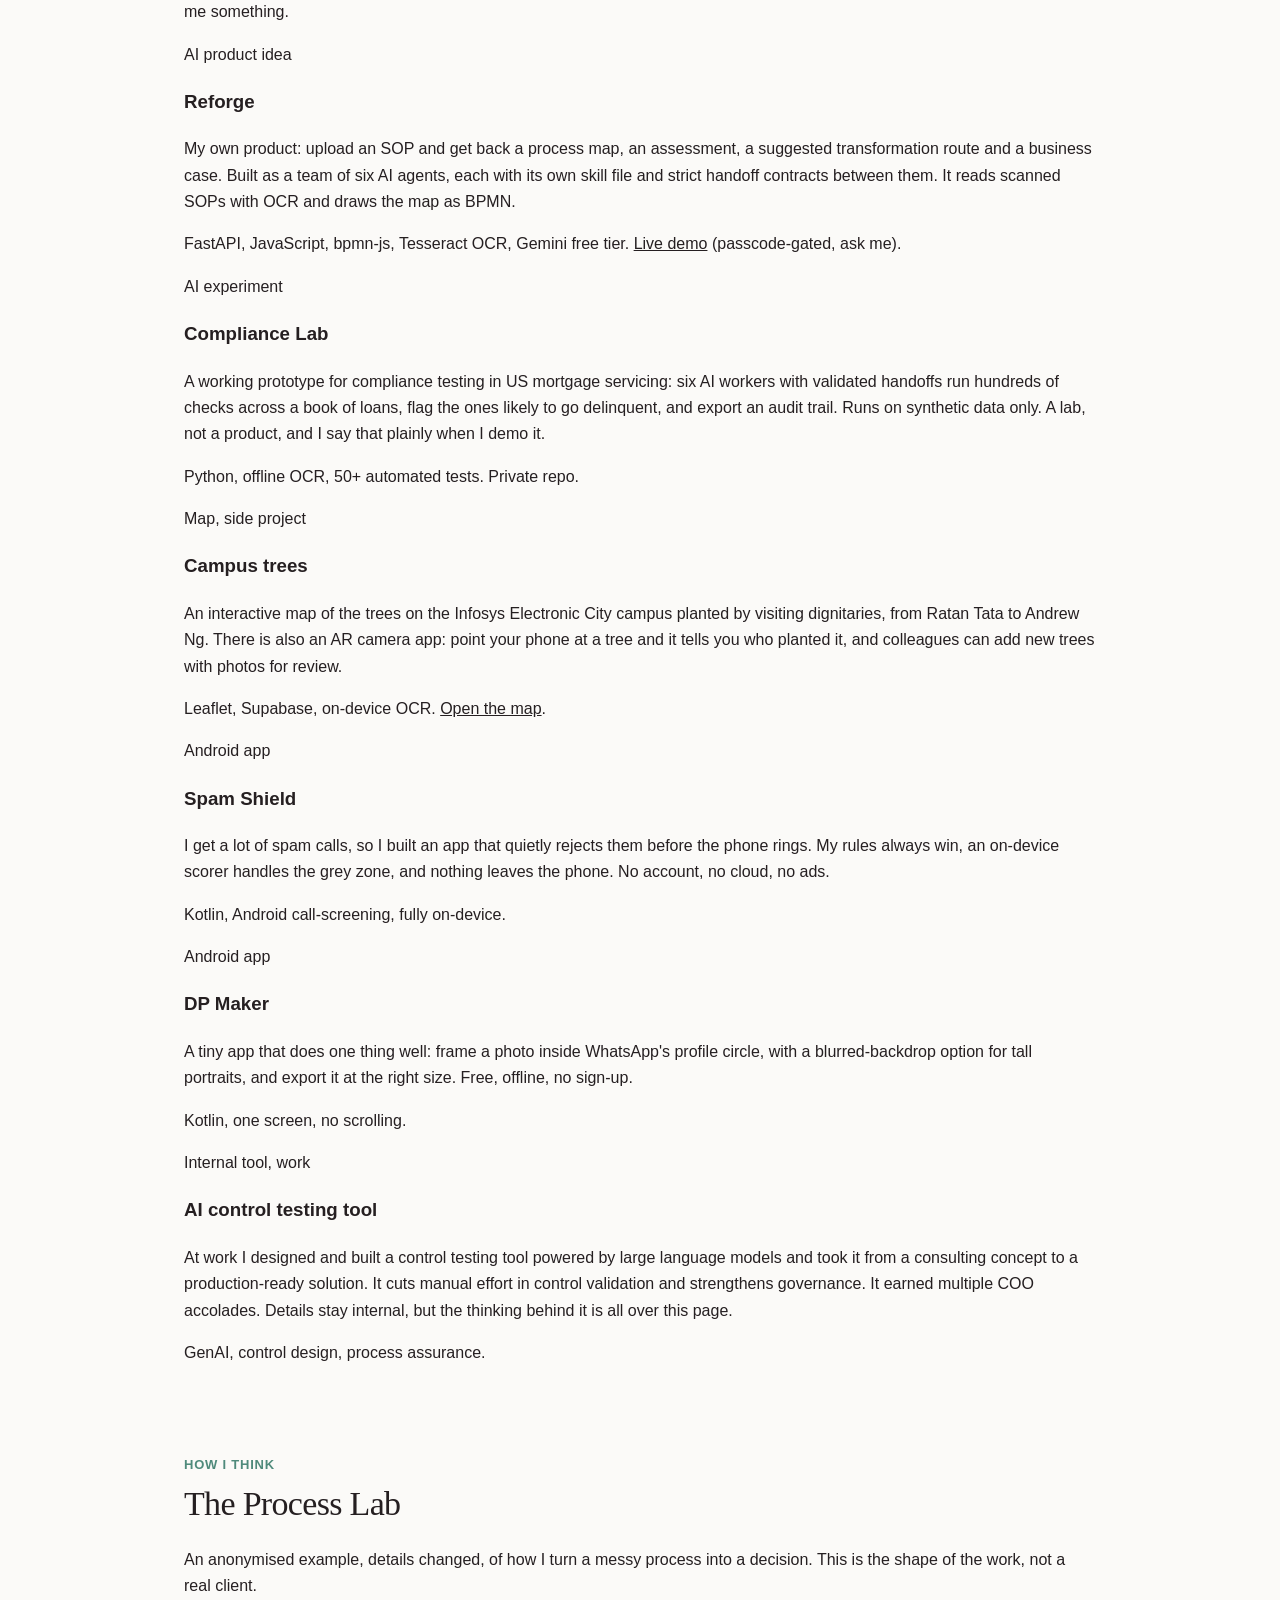
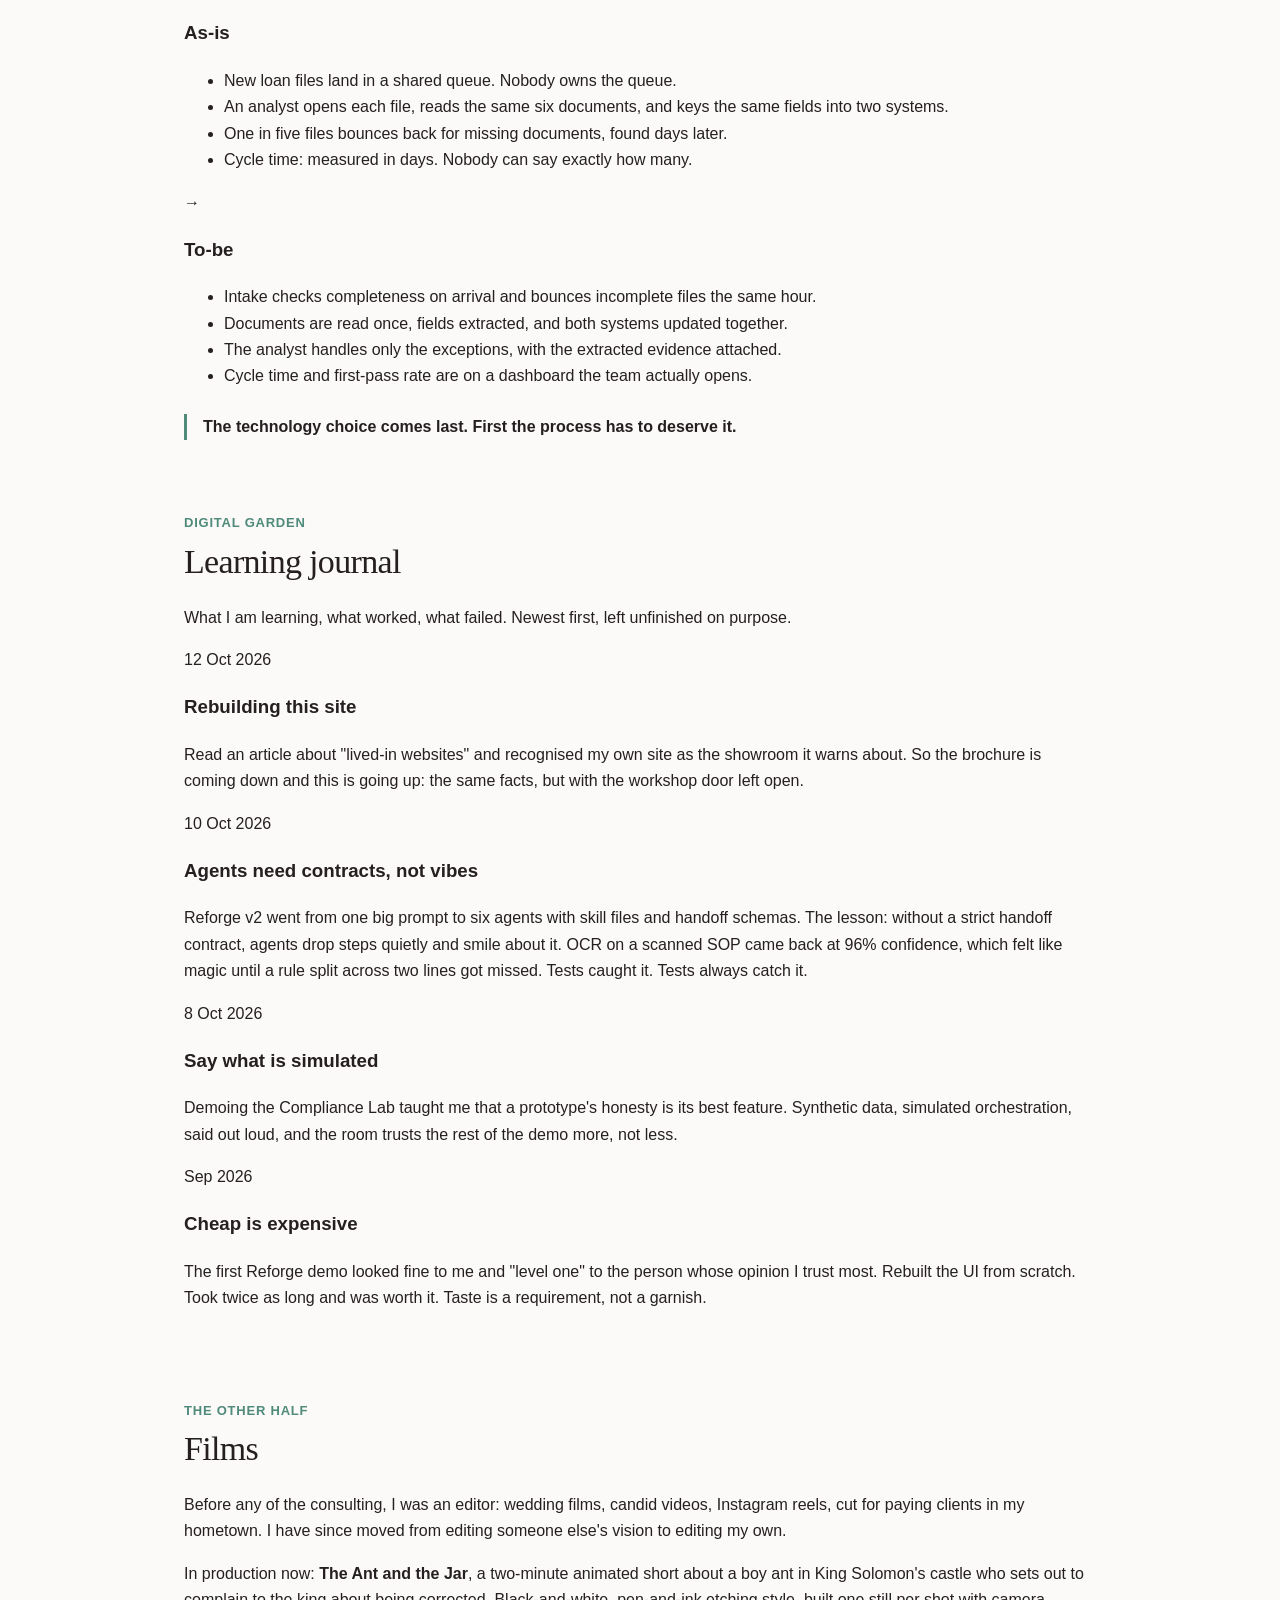
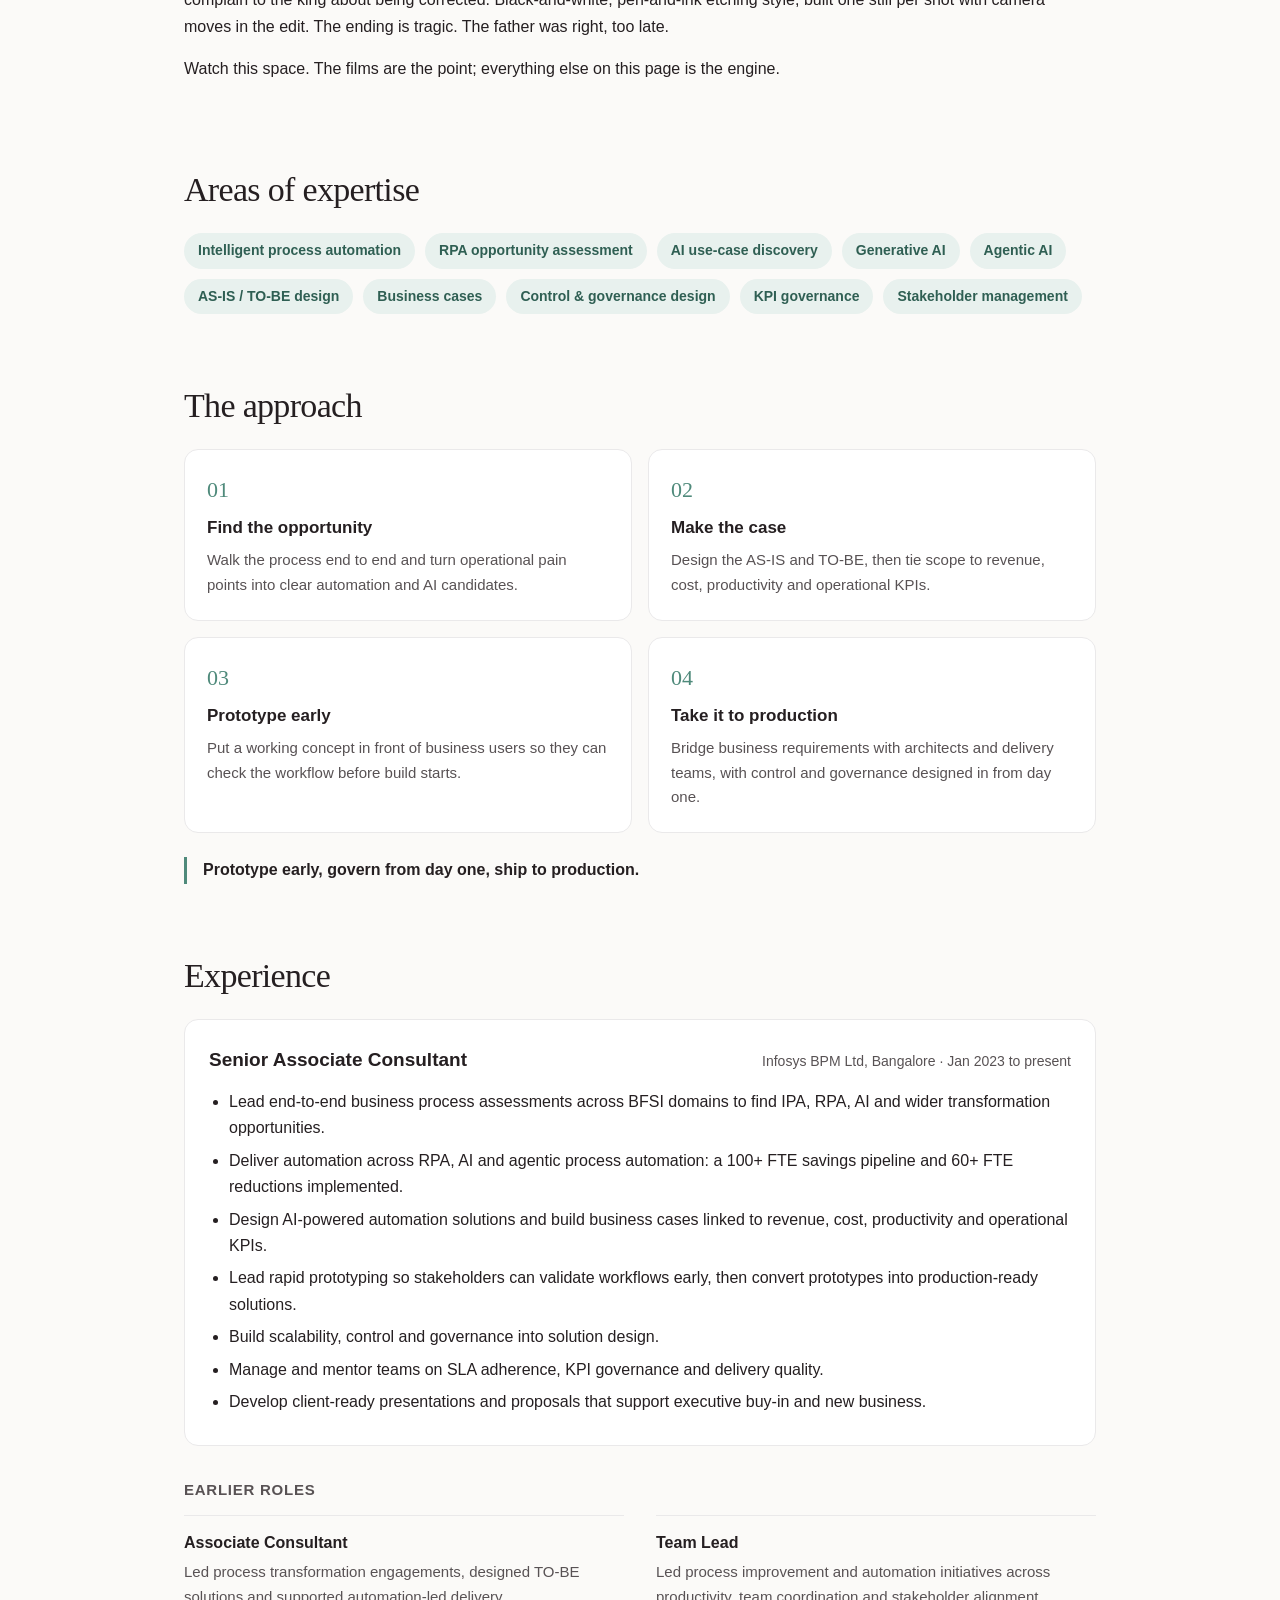
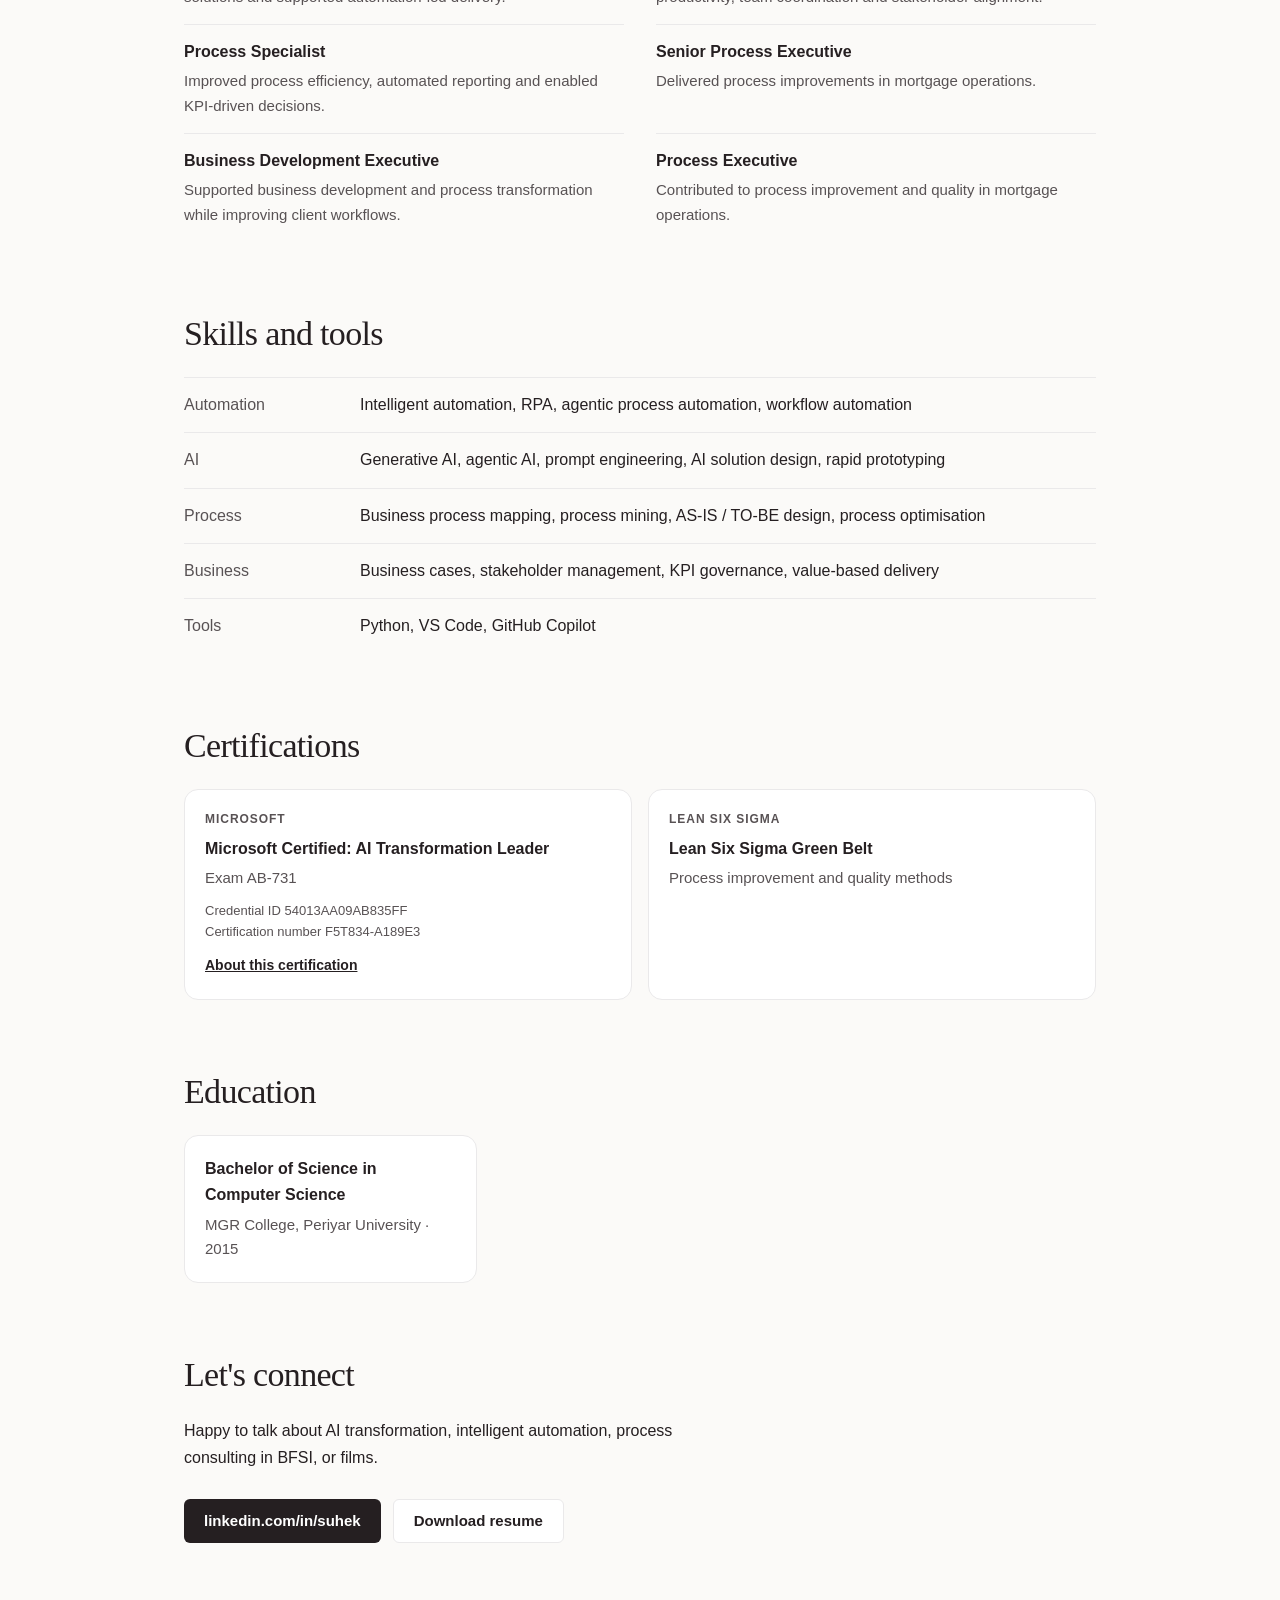
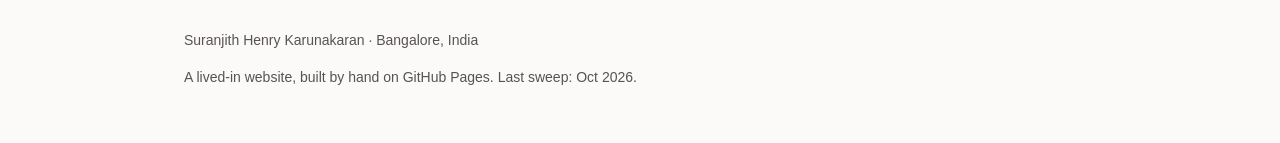
==== commit 511936ff: "Rebuild as a lived-in site: lab, process lab, journal, films Updated title and meta description for " ====
--- a/index.html
+++ b/index.html
@@ -3,10 +3,10 @@
 <head>
 <meta charset="utf-8">
 <meta name="viewport" content="width=device-width, initial-scale=1">
-<title>Suranjith Henry Karunakaran | Intelligent Automation &amp; AI Transformation Consultant</title>
-<meta name="description" content="I help BFSI teams find where automation and AI actually pay off, then take those ideas from process map to production.">
+<title>Suranjith Henry Karunakaran | Consultant, builder, filmmaker</title>
+<meta name="description" content="I help BFSI teams find where automation and AI actually pay off. This site is part portfolio, part workshop, part journal.">
 <meta property="og:title" content="Suranjith Henry Karunakaran">
-<meta property="og:description" content="Intelligent Automation &amp; AI Transformation Consultant, Bangalore. 10+ years in BFSI process consulting, automation and GenAI.">
+<meta property="og:description" content="Intelligent Automation & AI Transformation Consultant, Bangalore. 10+ years in BFSI process consulting, automation and GenAI.">
 <meta property="og:type" content="profile">
 <meta property="og:url" content="https://suhek7.github.io/">
 <meta property="og:image" content="https://suhek7.github.io/assets/og-image.jpg">
@@ -18,11 +18,11 @@
   <div class="wrap topbar-inner">
     <a class="brand" href="#top">Suranjith</a>
     <nav aria-label="Sections">
-      <a href="#about">About</a>
-      <a href="#project">Project</a>
+      <a href="#lab">The Lab</a>
+      <a href="#process">Process</a>
+      <a href="#journal">Journal</a>
+      <a href="#films">Films</a>
       <a href="#experience">Experience</a>
-      <a href="#skills">Skills</a>
-      <a href="#certifications">Certifications</a>
       <a href="#connect">Connect</a>
     </nav>
   </div>
@@ -33,15 +33,13 @@
     <p class="eyebrow">Bangalore, India</p>
     <h1>Suranjith Henry Karunakaran</h1>
     <p class="role">Intelligent Automation &amp; AI Transformation Consultant</p>
-    <p class="lede">I help BFSI teams find where automation and AI actually pay off, then take those ideas from process map to production. With 10+ years in BFSI behind me, my focus now is GenAI and agentic AI that business teams can trust and govern.</p>
+    <p class="lede">I help BFSI teams find where automation and AI actually pay off, then take those ideas from process map to production. This site is part portfolio, part workshop, part journal. It is not finished, and that is the point.</p>
+    <p class="now"><span class="now-dot"></span>Now: looking for my next consulting role, and rebuilding this site to feel less like a brochure and more like a place I actually live. <span class="now-date">Oct 2026</span></p>
     <div class="actions">
       <a class="btn primary" href="https://www.linkedin.com/in/suhek" target="_blank" rel="noopener">Connect on LinkedIn</a>
       <a class="btn ghost" href="assets/Suranjith_Henry_Karunakaran_Resume.pdf" download>Download resume</a>
-      <a class="btn ghost" href="#project">See the flagship project</a>
-    </div>
-    <figure class="hero-art">
-      <img src="assets/process-to-ai.jpg" alt="Illustration of a process flowchart turning into a connected network" width="1400" height="788">
-    </figure>
+      <a class="btn ghost" href="#lab">Walk through the lab</a>
+    </div>
   </section>
 
   <section class="wrap section">
@@ -60,6 +58,123 @@
       <p>I am a Senior Associate Consultant at Infosys BPM in Bangalore. My work starts with the process: I run end-to-end assessments across BFSI domains to spot where IPA, RPA, GenAI and agentic AI can make a real difference.</p>
       <p>From there I design the solution, build the business case, prototype it with the people who will use it, and work with architects and delivery teams to get it live. Along the way I manage and mentor teams, keep SLAs and KPIs on track, and write the proposals that get leadership to say yes.</p>
       <p>I started in mortgage operations, which is where I learned how the work really gets done. That grounding still shapes how I approach every automation and AI project.</p>
+      <p>Outside work I make short films, cut wedding films, and build small apps that scratch my own itches. The films keep me honest about taste; the apps keep me honest about shipping.</p>
+    </div>
+  </section>
+
+  <section id="lab" class="wrap section">
+    <p class="eyebrow">The workshop</p>
+    <h2>The Lab</h2>
+    <p class="section-note">Things I have actually built, in various states of polish. Some are tools, some are experiments, one is a map. All of them taught me something.</p>
+
+    <div class="lab-grid">
+      <article class="lab-card">
+        <p class="lab-tag">AI product idea</p>
+        <h3>Reforge</h3>
+        <p>My own product: upload an SOP and get back a process map, an assessment, a suggested transformation route and a business case. Built as a team of six AI agents, each with its own skill file and strict handoff contracts between them. It reads scanned SOPs with OCR and draws the map as BPMN.</p>
+        <p class="lab-meta">FastAPI, JavaScript, bpmn-js, Tesseract OCR, Gemini free tier. <a href="https://reforge-ocr.onrender.com" target="_blank" rel="noopener">Live demo</a> (passcode-gated, ask me).</p>
+      </article>
+
+      <article class="lab-card">
+        <p class="lab-tag">AI experiment</p>
+        <h3>Compliance Lab</h3>
+        <p>A working prototype for compliance testing in US mortgage servicing: six AI workers with validated handoffs run hundreds of checks across a book of loans, flag the ones likely to go delinquent, and export an audit trail. Runs on synthetic data only. A lab, not a product, and I say that plainly when I demo it.</p>
+        <p class="lab-meta">Python, offline OCR, 50+ automated tests. Private repo.</p>
+      </article>
+
+      <article class="lab-card">
+        <p class="lab-tag">Map, side project</p>
+        <h3>Campus trees</h3>
+        <p>An interactive map of the trees on the Infosys Electronic City campus planted by visiting dignitaries, from Ratan Tata to Andrew Ng. There is also an AR camera app: point your phone at a tree and it tells you who planted it, and colleagues can add new trees with photos for review.</p>
+        <p class="lab-meta">Leaflet, Supabase, on-device OCR. <a href="trees/">Open the map</a>.</p>
+      </article>
+
+      <article class="lab-card">
+        <p class="lab-tag">Android app</p>
+        <h3>Spam Shield</h3>
+        <p>I get a lot of spam calls, so I built an app that quietly rejects them before the phone rings. My rules always win, an on-device scorer handles the grey zone, and nothing leaves the phone. No account, no cloud, no ads.</p>
+        <p class="lab-meta">Kotlin, Android call-screening, fully on-device.</p>
+      </article>
+
+      <article class="lab-card">
+        <p class="lab-tag">Android app</p>
+        <h3>DP Maker</h3>
+        <p>A tiny app that does one thing well: frame a photo inside WhatsApp's profile circle, with a blurred-backdrop option for tall portraits, and export it at the right size. Free, offline, no sign-up.</p>
+        <p class="lab-meta">Kotlin, one screen, no scrolling.</p>
+      </article>
+
+      <article class="lab-card">
+        <p class="lab-tag">Internal tool, work</p>
+        <h3>AI control testing tool</h3>
+        <p>At work I designed and built a control testing tool powered by large language models and took it from a consulting concept to a production-ready solution. It cuts manual effort in control validation and strengthens governance. It earned multiple COO accolades. Details stay internal, but the thinking behind it is all over this page.</p>
+        <p class="lab-meta">GenAI, control design, process assurance.</p>
+      </article>
+    </div>
+  </section>
+
+  <section id="process" class="wrap section">
+    <p class="eyebrow">How I think</p>
+    <h2>The Process Lab</h2>
+    <p class="section-note">An anonymised example, details changed, of how I turn a messy process into a decision. This is the shape of the work, not a real client.</p>
+    <div class="asis-tobe">
+      <div class="lane">
+        <h3>As-is</h3>
+        <ul>
+          <li>New loan files land in a shared queue. Nobody owns the queue.</li>
+          <li>An analyst opens each file, reads the same six documents, and keys the same fields into two systems.</li>
+          <li>One in five files bounces back for missing documents, found days later.</li>
+          <li>Cycle time: measured in days. Nobody can say exactly how many.</li>
+        </ul>
+      </div>
+      <div class="arrow" aria-hidden="true">&rarr;</div>
+      <div class="lane">
+        <h3>To-be</h3>
+        <ul>
+          <li>Intake checks completeness on arrival and bounces incomplete files the same hour.</li>
+          <li>Documents are read once, fields extracted, and both systems updated together.</li>
+          <li>The analyst handles only the exceptions, with the extracted evidence attached.</li>
+          <li>Cycle time and first-pass rate are on a dashboard the team actually opens.</li>
+        </ul>
+      </div>
+    </div>
+    <p class="key">The technology choice comes last. First the process has to deserve it.</p>
+  </section>
+
+  <section id="journal" class="wrap section">
+    <p class="eyebrow">Digital garden</p>
+    <h2>Learning journal</h2>
+    <p class="section-note">What I am learning, what worked, what failed. Newest first, left unfinished on purpose.</p>
+    <div class="journal">
+      <article class="entry">
+        <p class="entry-date">12 Oct 2026</p>
+        <h3>Rebuilding this site</h3>
+        <p>Read an article about "lived-in websites" and recognised my own site as the showroom it warns about. So the brochure is coming down and this is going up: the same facts, but with the workshop door left open.</p>
+      </article>
+      <article class="entry">
+        <p class="entry-date">10 Oct 2026</p>
+        <h3>Agents need contracts, not vibes</h3>
+        <p>Reforge v2 went from one big prompt to six agents with skill files and handoff schemas. The lesson: without a strict handoff contract, agents drop steps quietly and smile about it. OCR on a scanned SOP came back at 96% confidence, which felt like magic until a rule split across two lines got missed. Tests caught it. Tests always catch it.</p>
+      </article>
+      <article class="entry">
+        <p class="entry-date">8 Oct 2026</p>
+        <h3>Say what is simulated</h3>
+        <p>Demoing the Compliance Lab taught me that a prototype's honesty is its best feature. Synthetic data, simulated orchestration, said out loud, and the room trusts the rest of the demo more, not less.</p>
+      </article>
+      <article class="entry">
+        <p class="entry-date">Sep 2026</p>
+        <h3>Cheap is expensive</h3>
+        <p>The first Reforge demo looked fine to me and "level one" to the person whose opinion I trust most. Rebuilt the UI from scratch. Took twice as long and was worth it. Taste is a requirement, not a garnish.</p>
+      </article>
+    </div>
+  </section>
+
+  <section id="films" class="wrap section">
+    <p class="eyebrow">The other half</p>
+    <h2>Films</h2>
+    <div class="prose">
+      <p>Before any of the consulting, I was an editor: wedding films, candid videos, Instagram reels, cut for paying clients in my hometown. I have since moved from editing someone else's vision to editing my own.</p>
+      <p>In production now: <strong>The Ant and the Jar</strong>, a two-minute animated short about a boy ant in King Solomon's castle who sets out to complain to the king about being corrected. Black-and-white, pen-and-ink etching style, built one still per shot with camera moves in the edit. The ending is tragic. The father was right, too late.</p>
+      <p class="lab-meta">Watch this space. The films are the point; everything else on this page is the engine.</p>
     </div>
   </section>
 
@@ -90,19 +205,6 @@
     <p class="key">Prototype early, govern from day one, ship to production.</p>
   </section>
 
-  <section id="project" class="wrap section">
-    <div class="feature">
-      <p class="eyebrow">Flagship project · Generative AI · Infosys BPM</p>
-      <h2>AI-powered control testing tool</h2>
-      <p>I designed and built a control testing tool powered by large language models, and took it from a consulting concept to a production-ready solution.</p>
-      <ul>
-        <li>Automates and streamlines control validation, cutting manual effort in control testing.</li>
-        <li>Strengthens governance and process assurance with GenAI-driven automation.</li>
-        <li>Earned multiple COO accolades for the initiative.</li>
-      </ul>
-    </div>
-  </section>
-
   <section id="experience" class="wrap section">
     <h2>Experience</h2>
     <div class="job">
@@ -169,7 +271,7 @@
 
   <section id="connect" class="wrap section connect">
     <h2>Let's connect</h2>
-    <p>Happy to talk about AI transformation, intelligent automation and process consulting in BFSI.</p>
+    <p>Happy to talk about AI transformation, intelligent automation, process consulting in BFSI, or films.</p>
     <div class="actions">
       <a class="btn primary" href="https://www.linkedin.com/in/suhek" target="_blank" rel="noopener">linkedin.com/in/suhek</a>
       <a class="btn ghost" href="assets/Suranjith_Henry_Karunakaran_Resume.pdf" download>Download resume</a>
@@ -179,6 +281,7 @@
 
 <footer class="wrap footer">
   <p>Suranjith Henry Karunakaran · Bangalore, India</p>
+  <p class="footer-note">A lived-in website, built by hand on GitHub Pages. Last sweep: Oct 2026.</p>
 </footer>
 </body>
 </html>
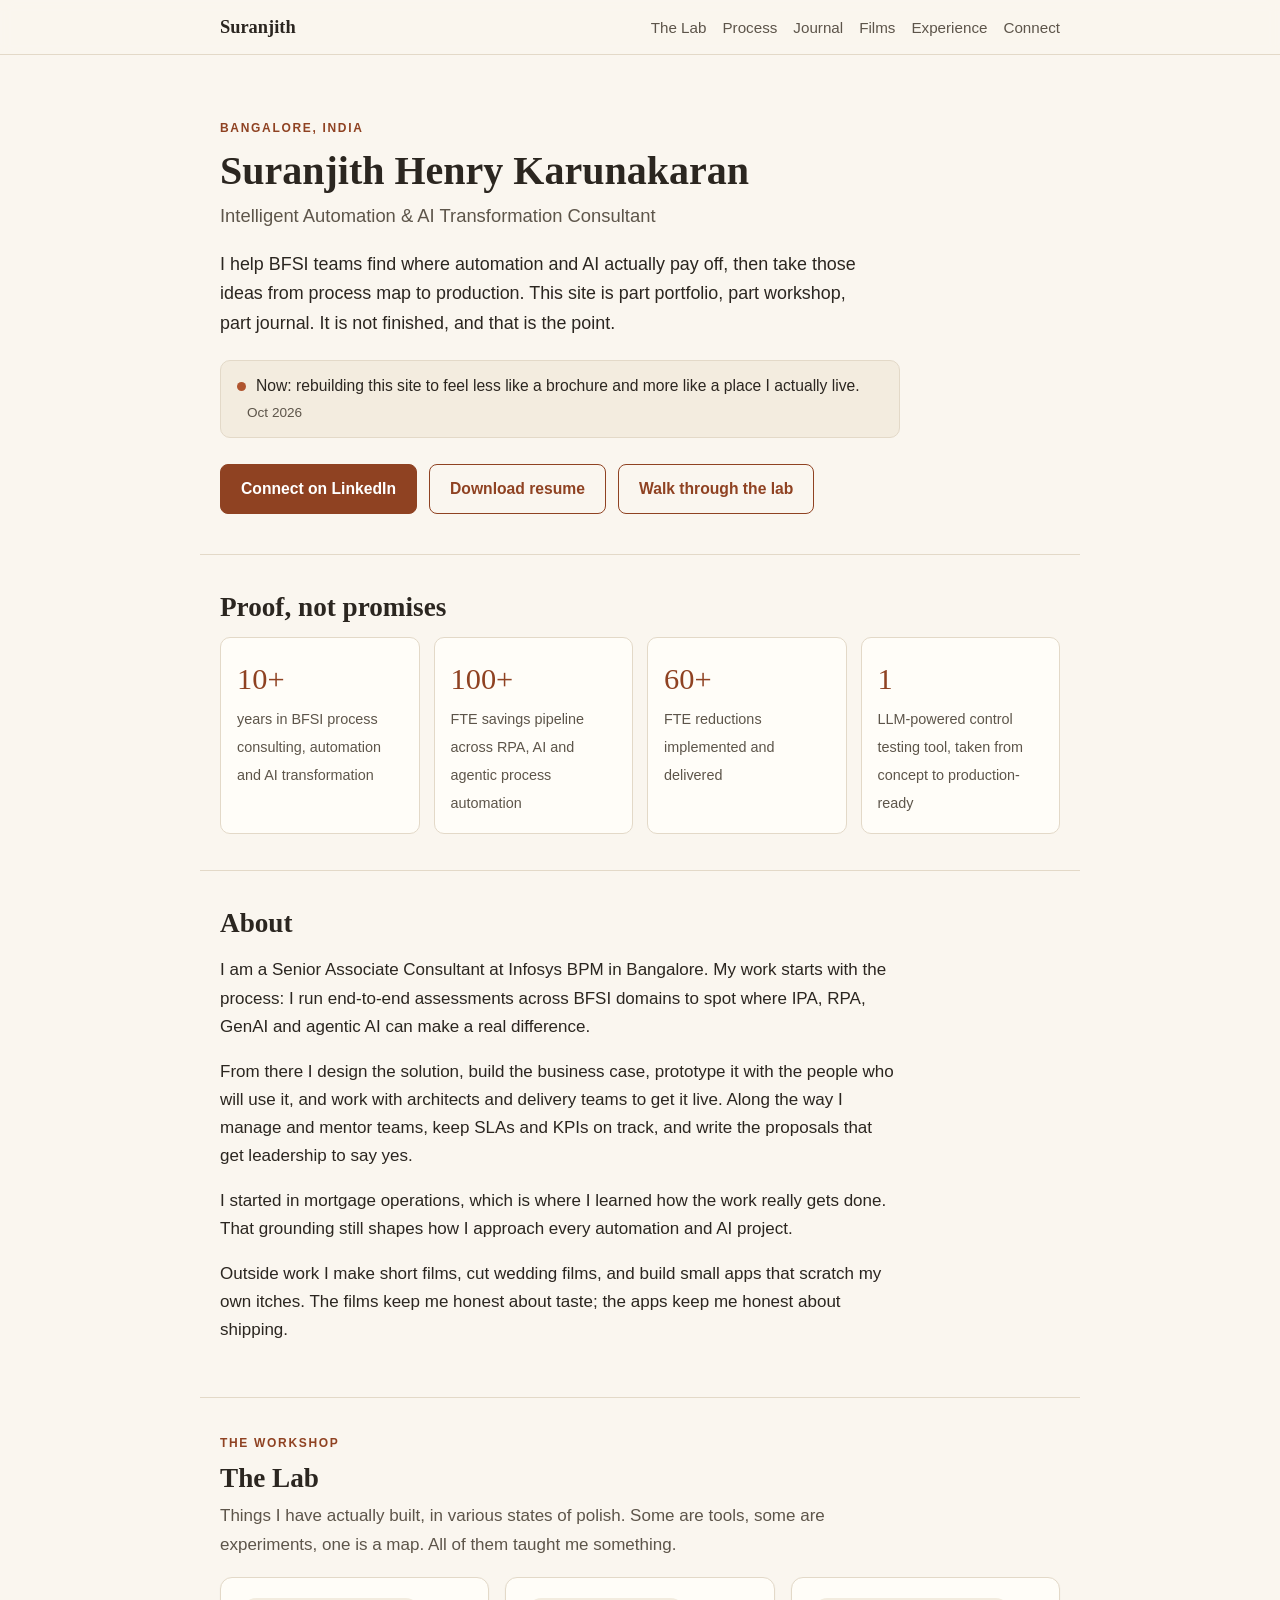
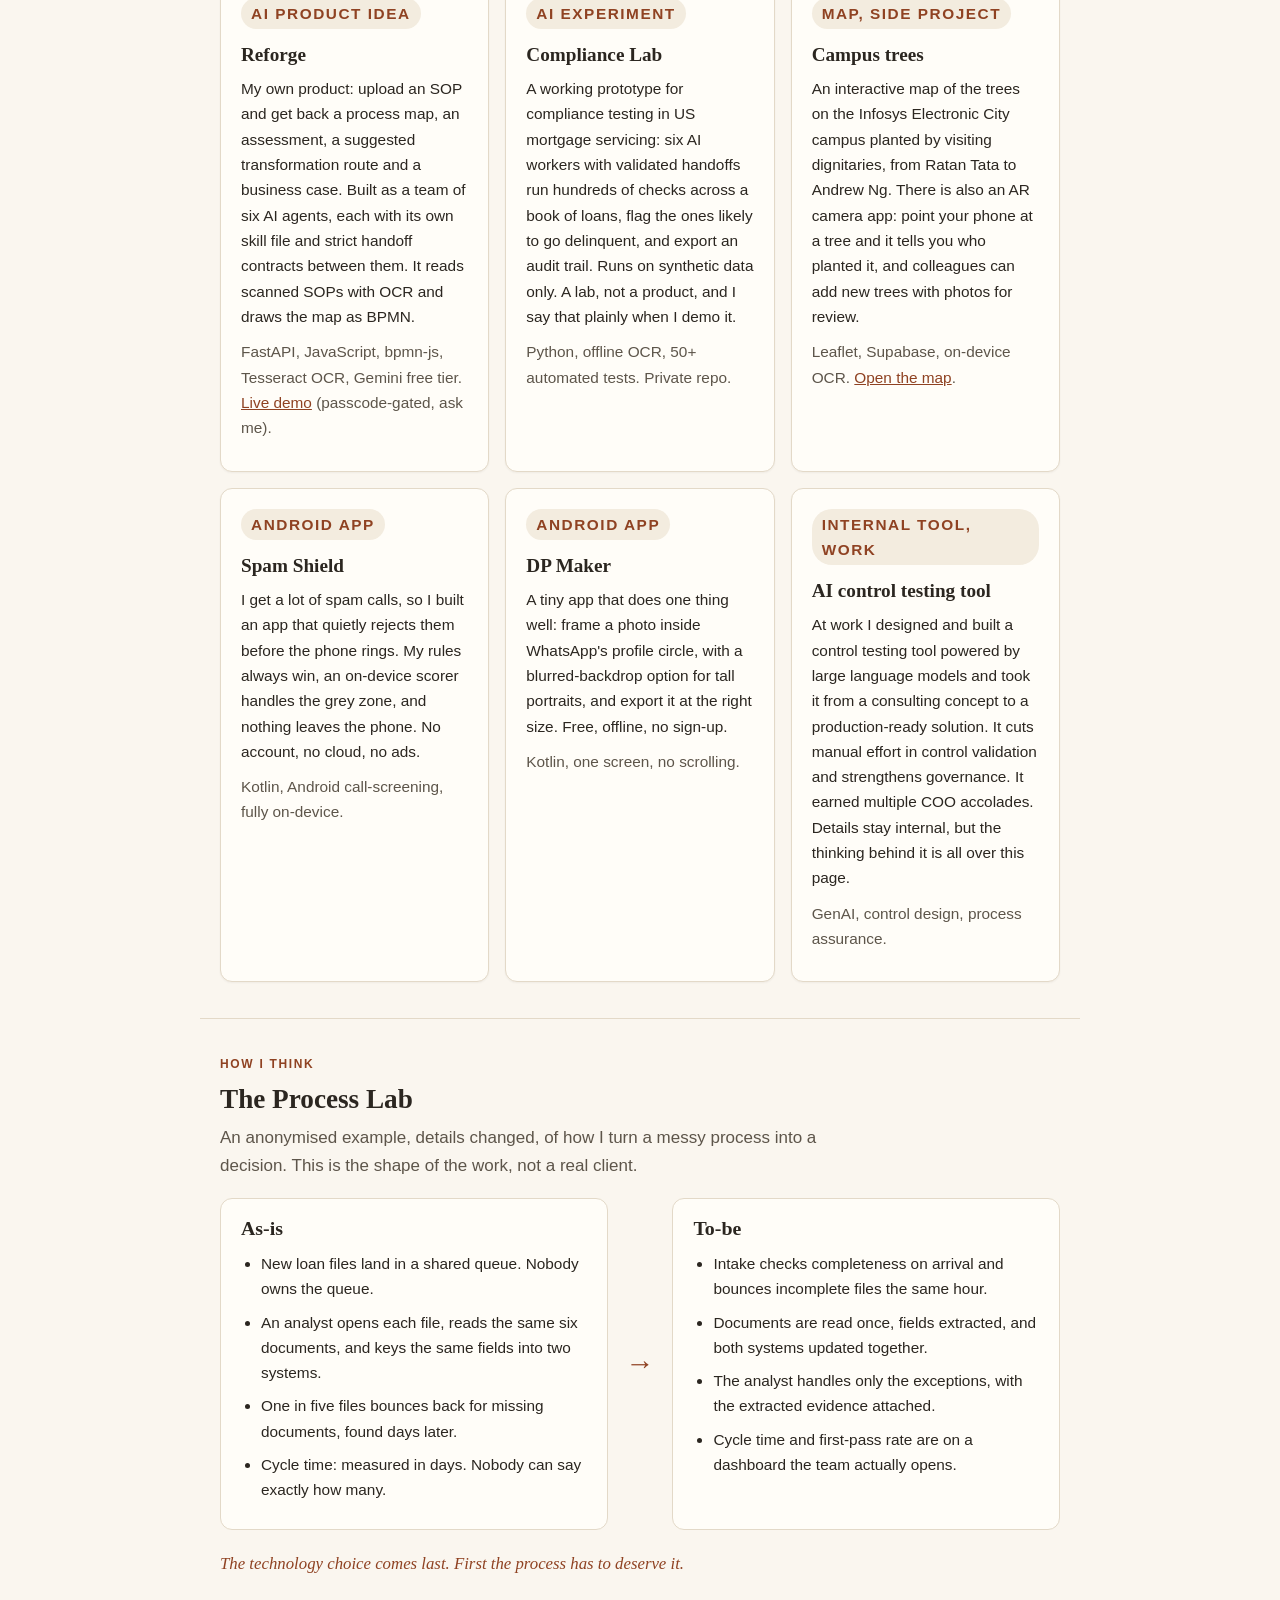
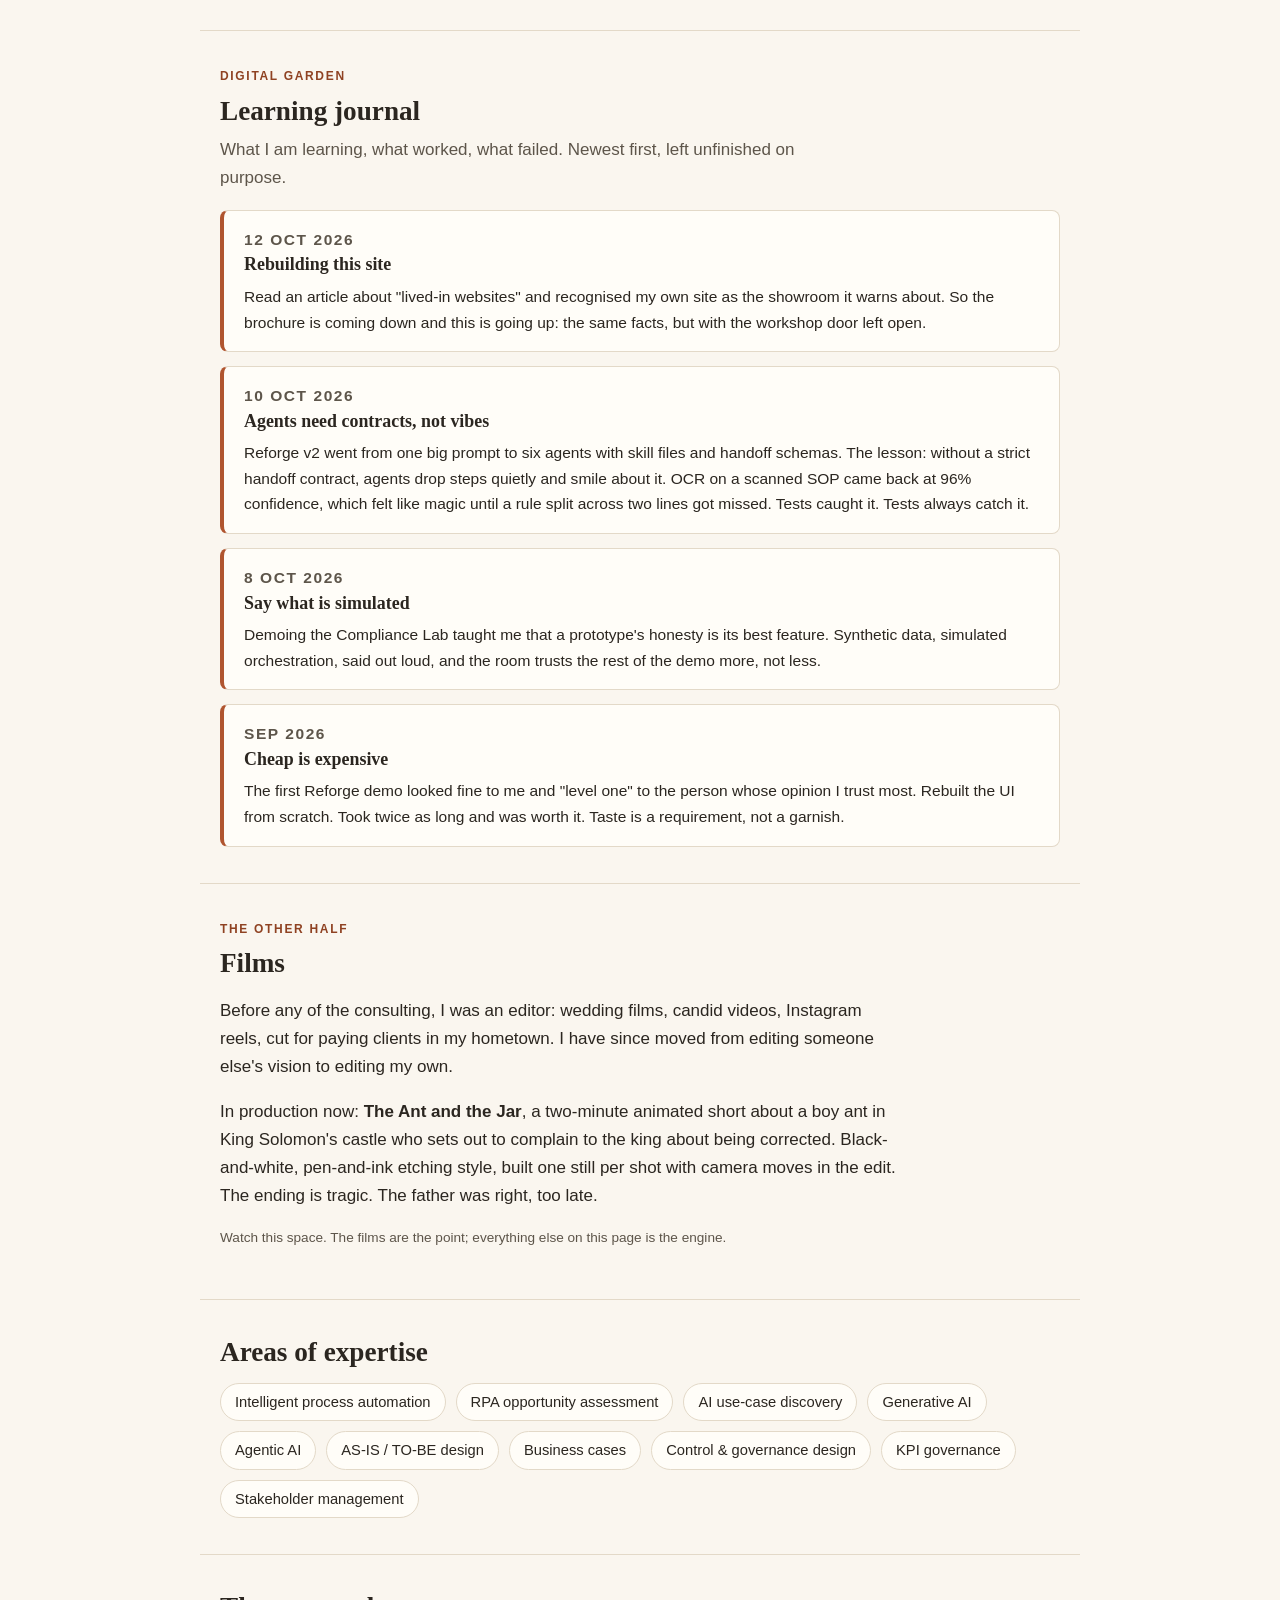
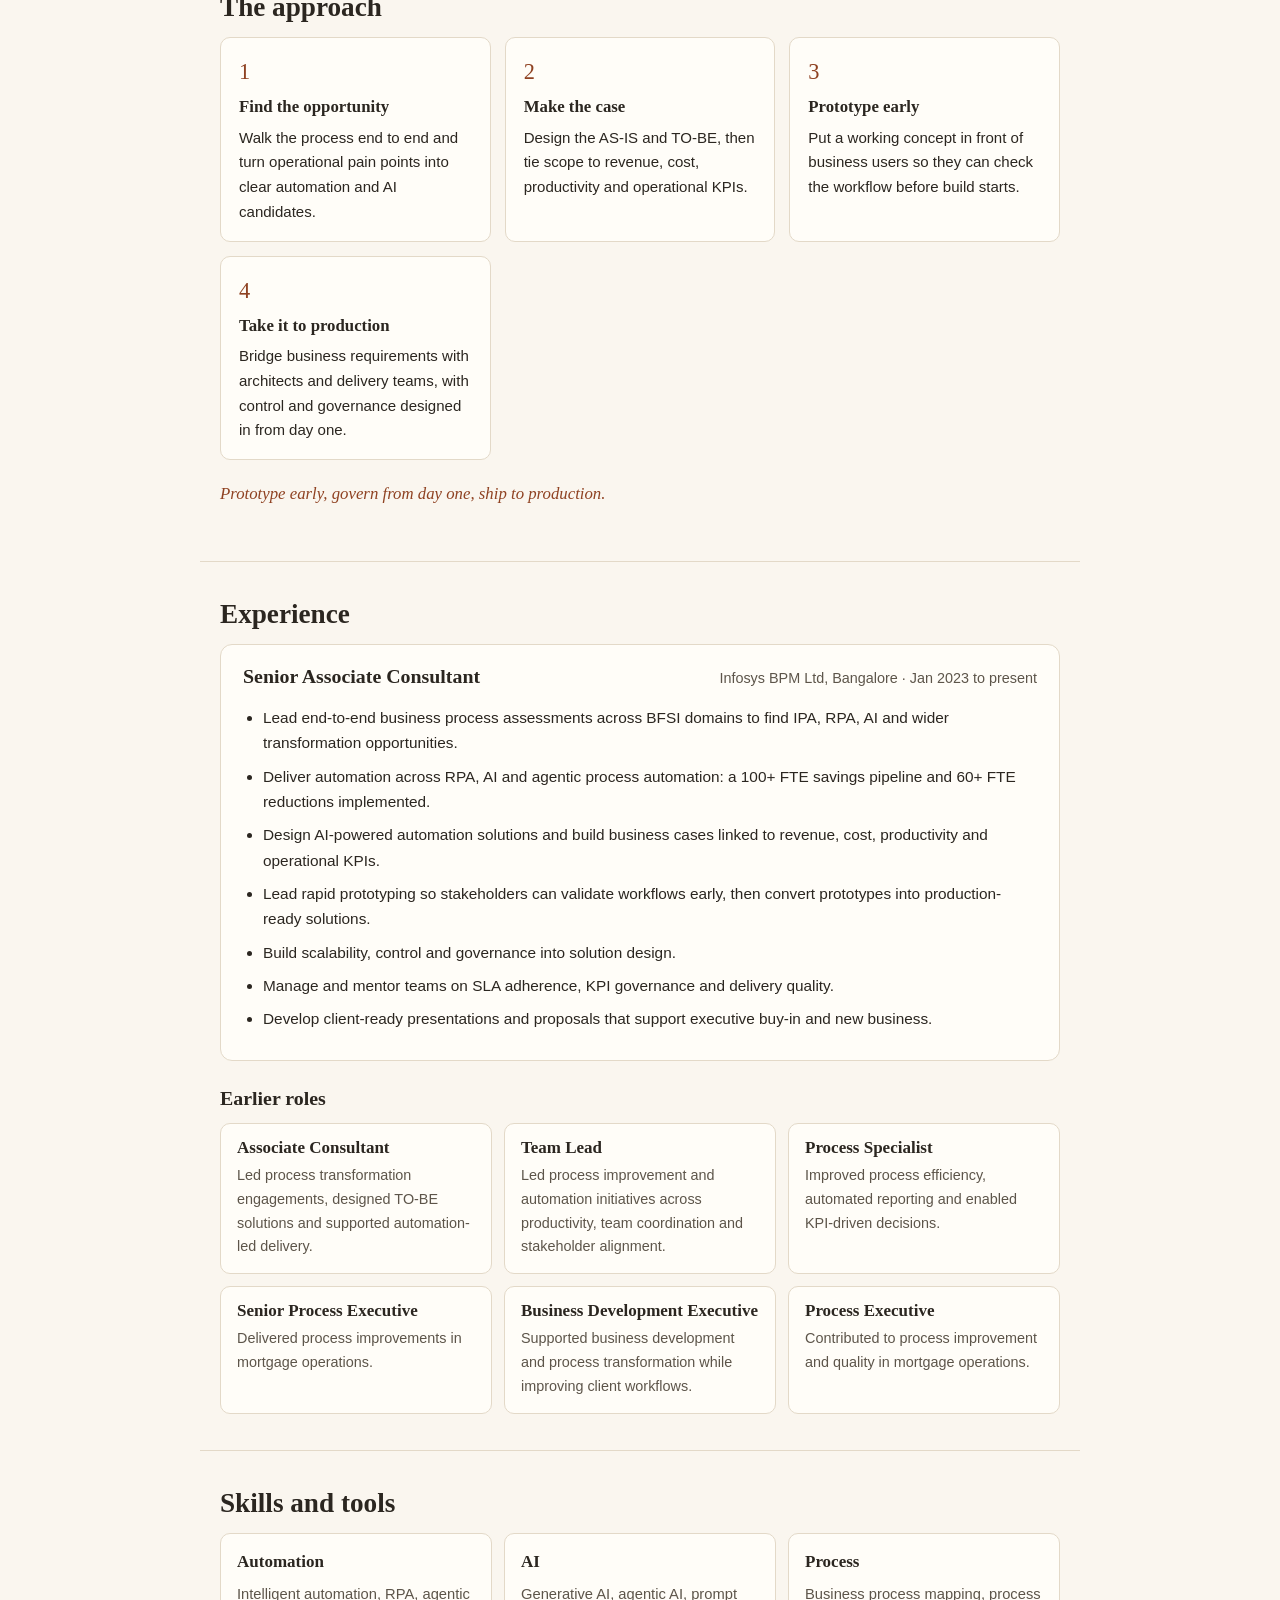
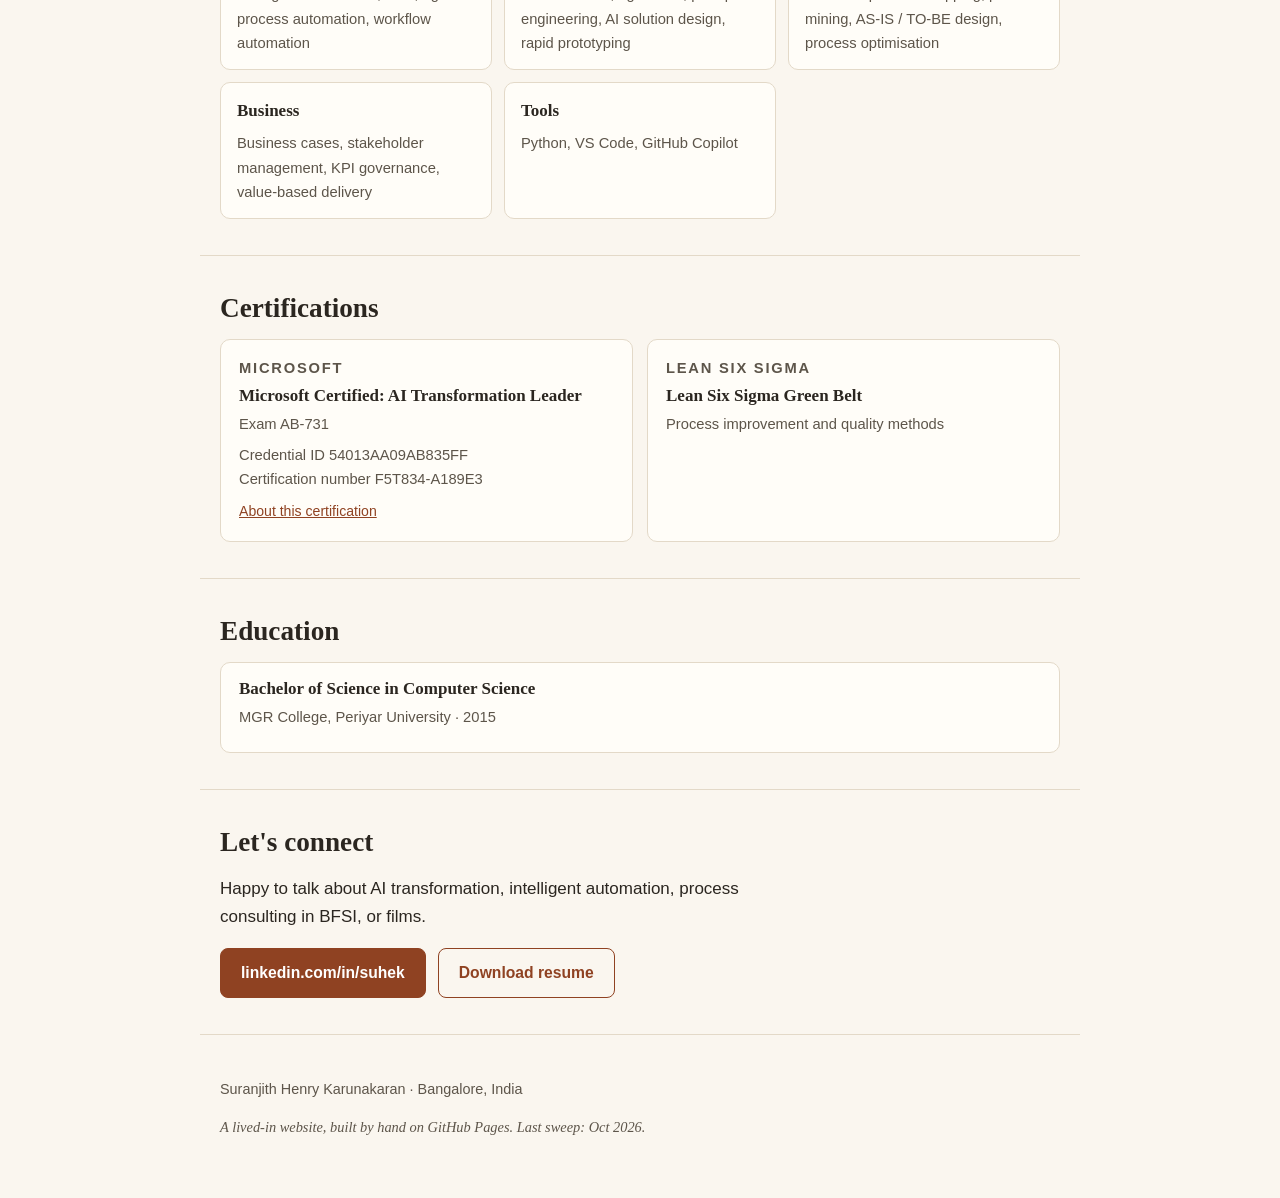
==== commit f4acdc60: "Trim the Now line" ====
--- a/index.html
+++ b/index.html
@@ -34,7 +34,7 @@
     <h1>Suranjith Henry Karunakaran</h1>
     <p class="role">Intelligent Automation &amp; AI Transformation Consultant</p>
     <p class="lede">I help BFSI teams find where automation and AI actually pay off, then take those ideas from process map to production. This site is part portfolio, part workshop, part journal. It is not finished, and that is the point.</p>
-    <p class="now"><span class="now-dot"></span>Now: looking for my next consulting role, and rebuilding this site to feel less like a brochure and more like a place I actually live. <span class="now-date">Oct 2026</span></p>
+    <p class="now"><span class="now-dot"></span>Now: rebuilding this site to feel less like a brochure and more like a place I actually live. <span class="now-date">Oct 2026</span></p>
     <div class="actions">
       <a class="btn primary" href="https://www.linkedin.com/in/suhek" target="_blank" rel="noopener">Connect on LinkedIn</a>
       <a class="btn ghost" href="assets/Suranjith_Henry_Karunakaran_Resume.pdf" download>Download resume</a>
--- a/style.css
+++ b/style.css
@@ -1,80 +1,135 @@
-:root{--bg:#fbfaf8;--ink:#251f21;--ink2:#585254;--line:#eae9ea;--teal:#4f8a7b;--teal-soft:#e8f1ee;--sand:#f4efec;--serif:"Iowan Old Style","Palatino Linotype",Palatino,Georgia,serif;--sans:-apple-system,BlinkMacSystemFont,"Segoe UI",Inter,Roboto,Helvetica,Arial,sans-serif}
+:root{
+  --paper:#faf6ef;
+  --paper-2:#f3ecdf;
+  --ink:#2b2620;
+  --ink-soft:#5d554a;
+  --accent:#b0552f;
+  --accent-dark:#8f4222;
+  --line:#e3d9c8;
+  --card:#fffdf8;
+}
 *{box-sizing:border-box}
 html{scroll-behavior:smooth}
-body{margin:0;background:var(--bg);color:var(--ink);font:16px/1.65 var(--sans);-webkit-font-smoothing:antialiased}
-.wrap{max-width:960px;margin:0 auto;padding:0 24px}
-a{color:inherit}
-.topbar{position:sticky;top:0;z-index:10;background:rgba(251,250,248,.92);backdrop-filter:blur(8px);border-bottom:1px solid var(--line)}
-.topbar-inner{display:flex;align-items:center;justify-content:space-between;height:56px;gap:16px}
-.brand{font-family:var(--serif);font-size:20px;text-decoration:none}
-nav{display:flex;gap:20px;overflow-x:auto}
-nav a{color:var(--ink2);text-decoration:none;font-size:14px;white-space:nowrap}
-nav a:hover{color:var(--ink)}
-.hero{padding-top:64px}
-.eyebrow{margin:0 0 8px;font-size:13px;letter-spacing:.06em;text-transform:uppercase;color:var(--teal);font-weight:600}
-h1,h2{font-family:var(--serif);font-weight:400;letter-spacing:-.02em;line-height:1.15}
-h1{font-size:clamp(36px,6vw,60px);margin:0}
-.role{font-size:clamp(18px,2.4vw,22px);color:var(--ink2);margin:12px 0 0}
-.lede{font-size:18px;max-width:640px;margin:24px 0 0}
-.actions{display:flex;flex-wrap:wrap;gap:12px;margin-top:28px}
-.btn{display:inline-flex;align-items:center;min-height:44px;padding:0 20px;border-radius:6px;text-decoration:none;font-weight:600;font-size:15px}
-.btn.primary{background:var(--ink);color:#fff}
-.btn.primary:hover{background:#000}
-.btn.ghost{border:1px solid var(--line);background:#fff}
-.hero-art{margin:48px 0 0;border-radius:20px;overflow:hidden;background:var(--sand)}
-.hero-art img{display:block;width:100%;height:auto}
-.section{padding-top:72px}
-h2{font-size:clamp(26px,3.4vw,34px);margin:0 0 24px}
-.stats{display:grid;grid-template-columns:repeat(2,1fr);gap:16px}
-.stat{background:#fff;border:1px solid var(--line);border-radius:14px;padding:22px}
-.num{display:block;font-family:var(--serif);font-size:44px;line-height:1;color:var(--teal)}
-.label{display:block;margin-top:10px;color:var(--ink2);font-size:15px}
-.prose p{margin:0 0 16px}
-.chips{list-style:none;padding:0;margin:0;display:flex;flex-wrap:wrap;gap:10px}
-.chips li{background:var(--teal-soft);color:#2f5f53;border-radius:999px;padding:6px 14px;font-size:14px;font-weight:600}
-.steps{list-style:none;padding:0;margin:0;display:grid;grid-template-columns:repeat(2,1fr);gap:16px;counter-reset:s}
-.steps li{counter-increment:s;background:#fff;border:1px solid var(--line);border-radius:14px;padding:22px}
-.steps li::before{content:"0" counter(s);font-family:var(--serif);color:var(--teal);font-size:22px}
-.steps h3{margin:6px 0 6px;font-size:17px}
-.steps p{margin:0;color:var(--ink2);font-size:15px}
-.key{margin:24px 0 0;padding-left:16px;border-left:3px solid var(--teal);font-weight:600}
-.feature{background:var(--ink);color:#f3efec;border-radius:20px;padding:36px}
-.feature .eyebrow{color:#9fcfc2}
-.feature h2{color:#fff}
-.feature ul{margin:16px 0 0;padding-left:20px}
-.feature li{margin:6px 0}
-.job{background:#fff;border:1px solid var(--line);border-radius:14px;padding:24px}
-.job-head{display:flex;flex-wrap:wrap;justify-content:space-between;gap:4px 16px;align-items:baseline}
-.job h3{margin:0;font-size:19px}
-.meta{color:var(--ink2);font-size:14px}
+body{
+  margin:0;
+  background:var(--paper);
+  color:var(--ink);
+  font-family:-apple-system,BlinkMacSystemFont,"Segoe UI",Roboto,Helvetica,Arial,sans-serif;
+  font-size:17px;
+  line-height:1.65;
+}
+.wrap{max-width:880px;margin:0 auto;padding:0 20px}
+h1,h2,h3,h4{font-family:Georgia,"Times New Roman",serif;line-height:1.2;color:var(--ink)}
+h2{font-size:1.7rem;margin:0 0 14px}
+a{color:var(--accent-dark)}
+a:hover{color:var(--accent)}
+
+/* Top bar */
+.topbar{position:sticky;top:0;background:rgba(250,246,239,.94);backdrop-filter:blur(6px);border-bottom:1px solid var(--line);z-index:10}
+.topbar-inner{display:flex;align-items:center;justify-content:space-between;gap:16px;padding-top:12px;padding-bottom:12px;flex-wrap:wrap}
+.brand{font-family:Georgia,serif;font-weight:bold;font-size:1.15rem;color:var(--ink);text-decoration:none}
+.topbar nav{display:flex;gap:16px;flex-wrap:wrap}
+.topbar nav a{color:var(--ink-soft);text-decoration:none;font-size:.95rem}
+.topbar nav a:hover{color:var(--accent-dark)}
+
+/* Hero */
+.hero{padding:64px 20px 40px}
+.eyebrow{text-transform:uppercase;letter-spacing:.14em;font-size:.75rem;color:var(--accent-dark);font-weight:600;margin:0 0 8px}
+.hero h1{font-size:2.5rem;margin:0 0 6px}
+.role{font-size:1.15rem;color:var(--ink-soft);margin:0 0 18px}
+.lede{font-size:1.12rem;max-width:640px}
+.now{display:block;background:var(--paper-2);border:1px solid var(--line);border-radius:10px;padding:12px 16px;margin:22px 0 26px;font-size:.98rem;max-width:680px}
+.now-dot{display:inline-block;width:9px;height:9px;border-radius:50%;background:var(--accent);margin-right:10px}
+.now-date{color:var(--ink-soft);font-size:.85rem;margin-left:10px;white-space:nowrap}
+.actions{display:flex;gap:12px;flex-wrap:wrap}
+.btn{display:inline-block;padding:11px 20px;border-radius:8px;text-decoration:none;font-weight:600;font-size:.98rem;border:1px solid var(--accent-dark)}
+.btn.primary{background:var(--accent-dark);color:#fff}
+.btn.primary:hover{background:var(--accent)}
+.btn.ghost{background:transparent;color:var(--accent-dark)}
+.btn.ghost:hover{background:var(--paper-2)}
+
+/* Sections */
+.section{padding:36px 20px;border-top:1px solid var(--line)}
+.section-note{color:var(--ink-soft);max-width:640px;margin-top:-6px}
+.prose p{max-width:680px}
+.key{font-family:Georgia,serif;font-style:italic;color:var(--accent-dark);font-size:1.05rem;margin-top:20px}
+
+/* Stats */
+.stats{display:grid;grid-template-columns:repeat(auto-fit,minmax(170px,1fr));gap:14px}
+.stat{background:var(--card);border:1px solid var(--line);border-radius:10px;padding:16px}
+.num{display:block;font-family:Georgia,serif;font-size:1.9rem;color:var(--accent-dark)}
+.label{font-size:.9rem;color:var(--ink-soft)}
+
+/* Lab */
+.lab-grid{display:grid;grid-template-columns:repeat(auto-fit,minmax(260px,1fr));gap:16px;margin-top:18px}
+.lab-card{background:var(--card);border:1px solid var(--line);border-radius:12px;padding:20px;box-shadow:0 1px 2px rgba(43,38,32,.05)}
+.lab-card h3{margin:4px 0 10px;font-size:1.2rem}
+.lab-card p{font-size:.96rem;margin:0 0 10px}
+.lab-tag{display:inline-block;text-transform:uppercase;letter-spacing:.1em;font-size:.68rem;font-weight:700;color:var(--accent-dark);background:var(--paper-2);border-radius:20px;padding:3px 10px;margin:0}
+.lab-meta{font-size:.85rem;color:var(--ink-soft)}
+
+/* Process lab */
+.asis-tobe{display:grid;grid-template-columns:1fr auto 1fr;gap:18px;align-items:stretch;margin-top:18px}
+.lane{background:var(--card);border:1px solid var(--line);border-radius:12px;padding:18px 20px}
+.lane h3{margin:0 0 10px}
+.lane ul{margin:0;padding-left:20px}
+.lane li{margin-bottom:8px;font-size:.96rem}
+.arrow{align-self:center;font-family:Georgia,serif;font-size:1.8rem;color:var(--accent-dark)}
+@media (max-width:640px){.asis-tobe{grid-template-columns:1fr}.arrow{transform:rotate(90deg);justify-self:center}}
+
+/* Journal */
+.journal{display:flex;flex-direction:column;gap:14px;margin-top:18px}
+.entry{background:var(--card);border:1px solid var(--line);border-left:4px solid var(--accent);border-radius:8px;padding:16px 20px}
+.entry h3{margin:2px 0 8px;font-size:1.12rem}
+.entry p{margin:0;font-size:.97rem}
+.entry-date{margin:0;font-size:.78rem;text-transform:uppercase;letter-spacing:.1em;color:var(--ink-soft);font-weight:600}
+
+/* Chips */
+.chips{list-style:none;display:flex;flex-wrap:wrap;gap:10px;padding:0;margin:0}
+.chips li{background:var(--card);border:1px solid var(--line);border-radius:20px;padding:6px 14px;font-size:.92rem}
+
+/* Steps */
+.steps{list-style:none;counter-reset:step;padding:0;margin:0;display:grid;grid-template-columns:repeat(auto-fit,minmax(220px,1fr));gap:14px}
+.steps li{counter-increment:step;background:var(--card);border:1px solid var(--line);border-radius:10px;padding:16px 18px}
+.steps li::before{content:counter(step);display:inline-block;font-family:Georgia,serif;font-size:1.4rem;color:var(--accent-dark);margin-bottom:6px}
+.steps h3{margin:0 0 8px;font-size:1.05rem}
+.steps p{margin:0;font-size:.94rem}
+
+/* Experience */
+.job{background:var(--card);border:1px solid var(--line);border-radius:12px;padding:20px 22px}
+.job-head{display:flex;justify-content:space-between;align-items:baseline;gap:12px;flex-wrap:wrap}
+.job-head h3{margin:0}
+.meta{color:var(--ink-soft);font-size:.9rem}
 .job ul{margin:14px 0 0;padding-left:20px}
-.job li{margin:6px 0}
-.sub{font-size:15px;color:var(--ink2);font-weight:600;margin:32px 0 12px;text-transform:uppercase;letter-spacing:.05em}
-.roles{display:grid;grid-template-columns:repeat(2,1fr);gap:0 32px}
-.roles div{border-top:1px solid var(--line);padding:14px 0}
-.roles h4,.creds h4{margin:0;font-size:16px}
-.roles p,.creds p{margin:4px 0 0;color:var(--ink2);font-size:15px}
-.skills{margin:0}
-.skills div{display:grid;grid-template-columns:160px 1fr;gap:16px;border-top:1px solid var(--line);padding:14px 0}
-.skills dt{color:var(--ink2)}
-.skills dd{margin:0}
-.creds{display:grid;grid-template-columns:repeat(3,1fr);gap:16px}
-.creds div{background:#fff;border:1px solid var(--line);border-radius:14px;padding:20px}
-.connect p{margin:0 0 20px;max-width:560px}
-.footer{padding:72px 24px 40px;color:var(--ink2);font-size:14px}
-@media (max-width:720px){
-  .hero{padding-top:40px}
-  nav{gap:14px}
-  nav a{font-size:13px}
-  .stats,.steps,.roles,.creds,.creds.certs{grid-template-columns:1fr}
-  .skills div{grid-template-columns:1fr;gap:2px}
-  .feature{padding:24px}
-  .section{padding-top:56px}
+.job li{margin-bottom:8px;font-size:.96rem}
+.sub{margin:26px 0 12px}
+.roles{display:grid;grid-template-columns:repeat(auto-fit,minmax(240px,1fr));gap:12px}
+.roles>div{background:var(--card);border:1px solid var(--line);border-radius:10px;padding:14px 16px}
+.roles h4{margin:0 0 6px}
+.roles p{margin:0;font-size:.9rem;color:var(--ink-soft)}
+
+/* Skills */
+.skills{display:grid;grid-template-columns:repeat(auto-fit,minmax(240px,1fr));gap:12px;margin:0}
+.skills>div{background:var(--card);border:1px solid var(--line);border-radius:10px;padding:14px 16px}
+.skills dt{font-family:Georgia,serif;font-weight:bold;margin-bottom:6px}
+.skills dd{margin:0;font-size:.92rem;color:var(--ink-soft)}
+
+/* Credentials */
+.creds{display:grid;grid-template-columns:repeat(auto-fit,minmax(260px,1fr));gap:14px}
+.creds>div{background:var(--card);border:1px solid var(--line);border-radius:10px;padding:16px 18px}
+.creds h4{margin:0 0 6px}
+.creds p{margin:0 0 6px;font-size:.92rem;color:var(--ink-soft)}
+.cert-issuer{text-transform:uppercase;letter-spacing:.12em;font-size:.72rem;font-weight:700;color:var(--accent-dark)}
+.cert-id{font-size:.82rem}
+.cert-link{font-size:.88rem}
+
+/* Connect + footer */
+.connect p{max-width:560px}
+.footer{padding:28px 20px 44px;border-top:1px solid var(--line);color:var(--ink-soft);font-size:.9rem}
+.footer-note{font-family:Georgia,serif;font-style:italic}
+
+@media (max-width:640px){
+  .hero{padding-top:44px}
+  .hero h1{font-size:1.9rem}
+  .topbar nav{gap:12px}
 }
-@media (max-width:420px){ .brand{display:none} }
-
-.creds.certs{grid-template-columns:repeat(2,1fr)}
-.creds .cert-issuer{margin:0 0 6px;font-size:12px;font-weight:700;letter-spacing:.08em;text-transform:uppercase;color:var(--ink2)}
-.creds .cert-id{margin-top:10px;font-size:13px;line-height:1.6;font-variant-numeric:tabular-nums}
-.cert-link{display:inline-block;margin-top:12px;font-size:14px;font-weight:600;color:var(--ink)}
-@media (max-width:720px){.creds.certs{grid-template-columns:1fr}}
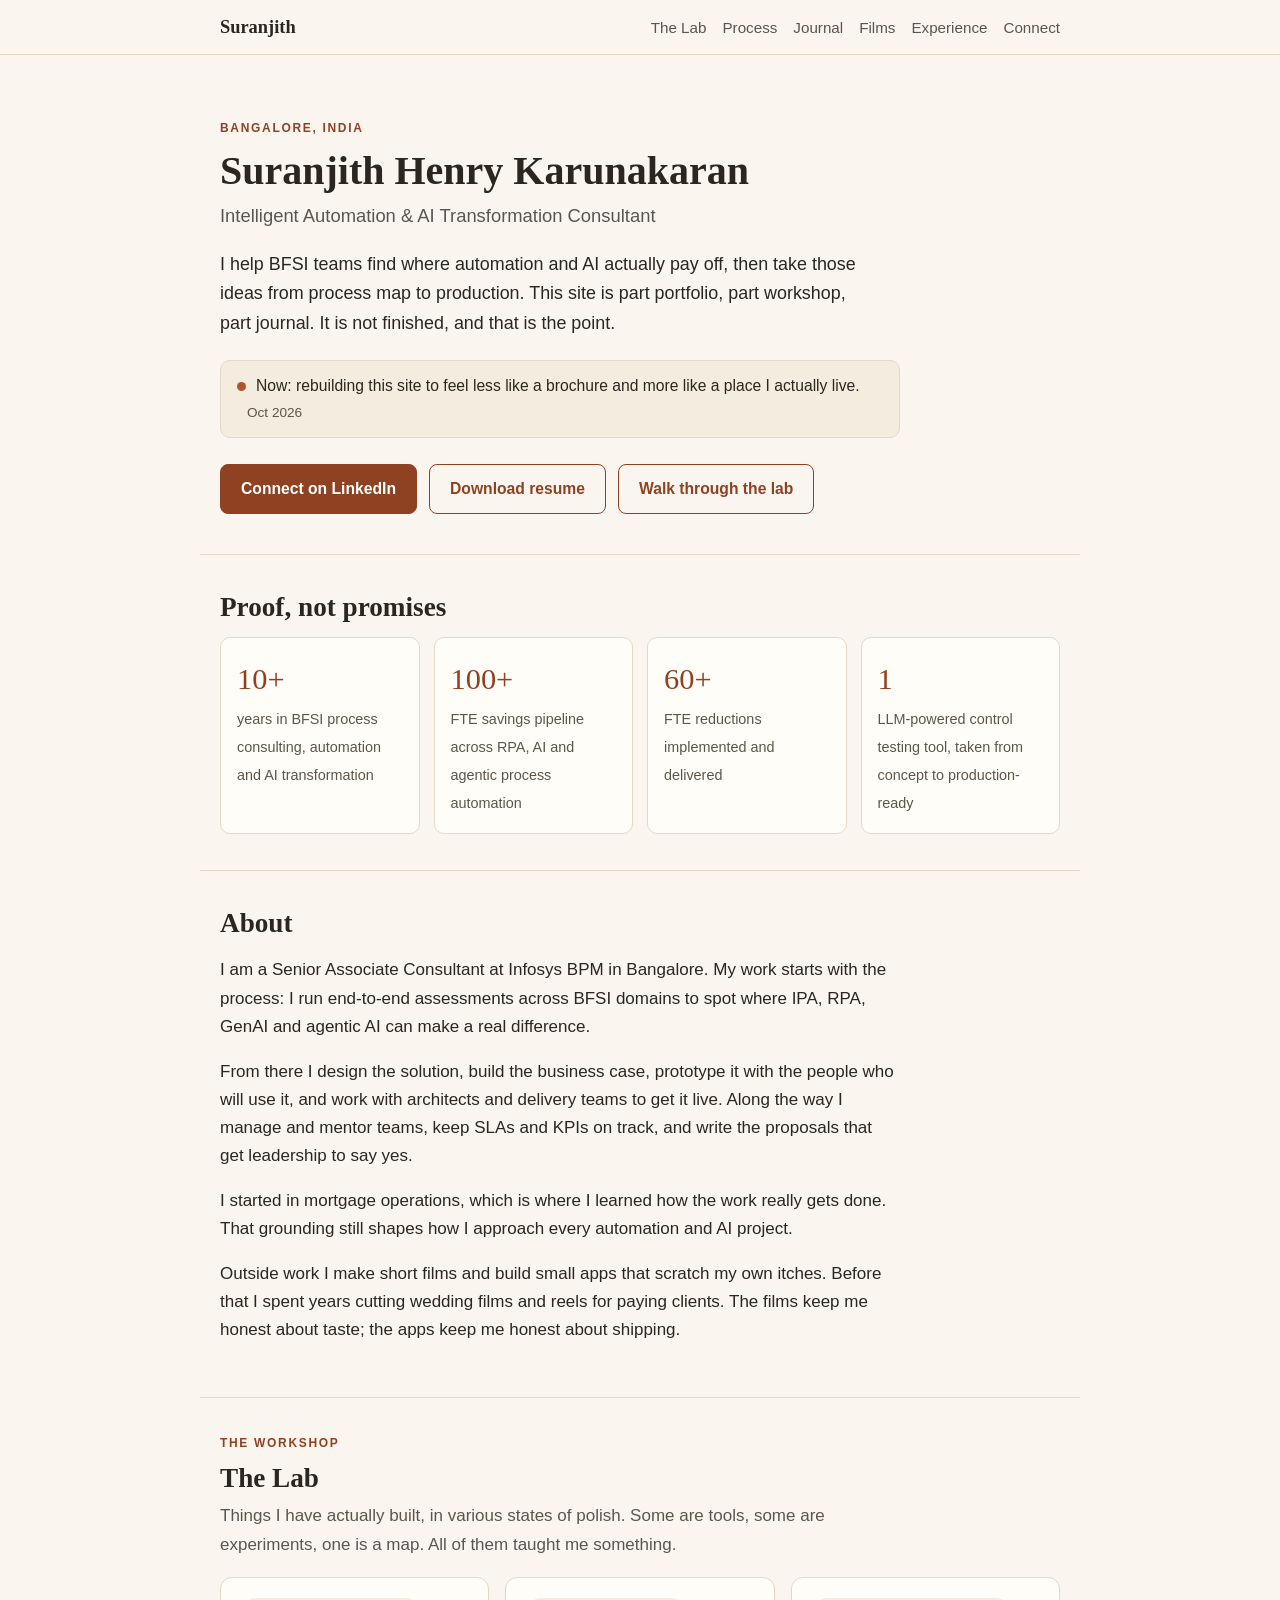
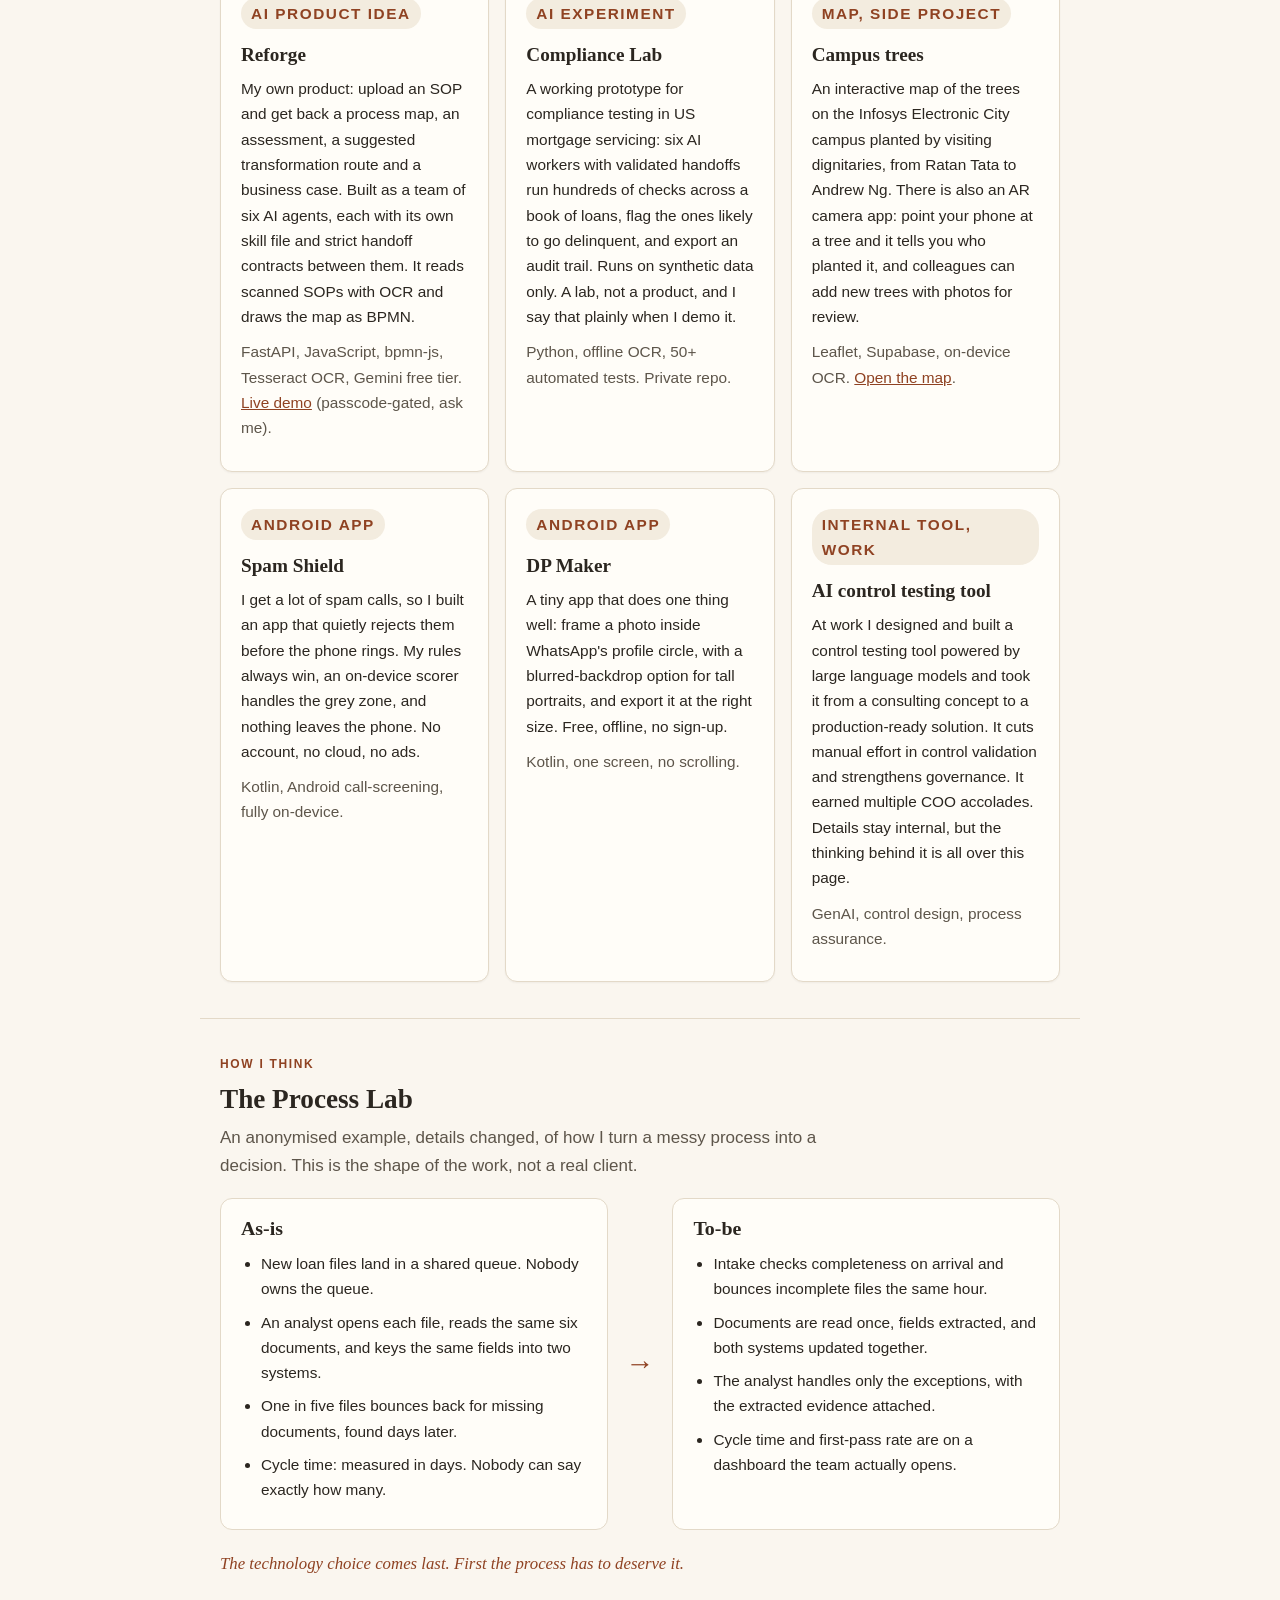
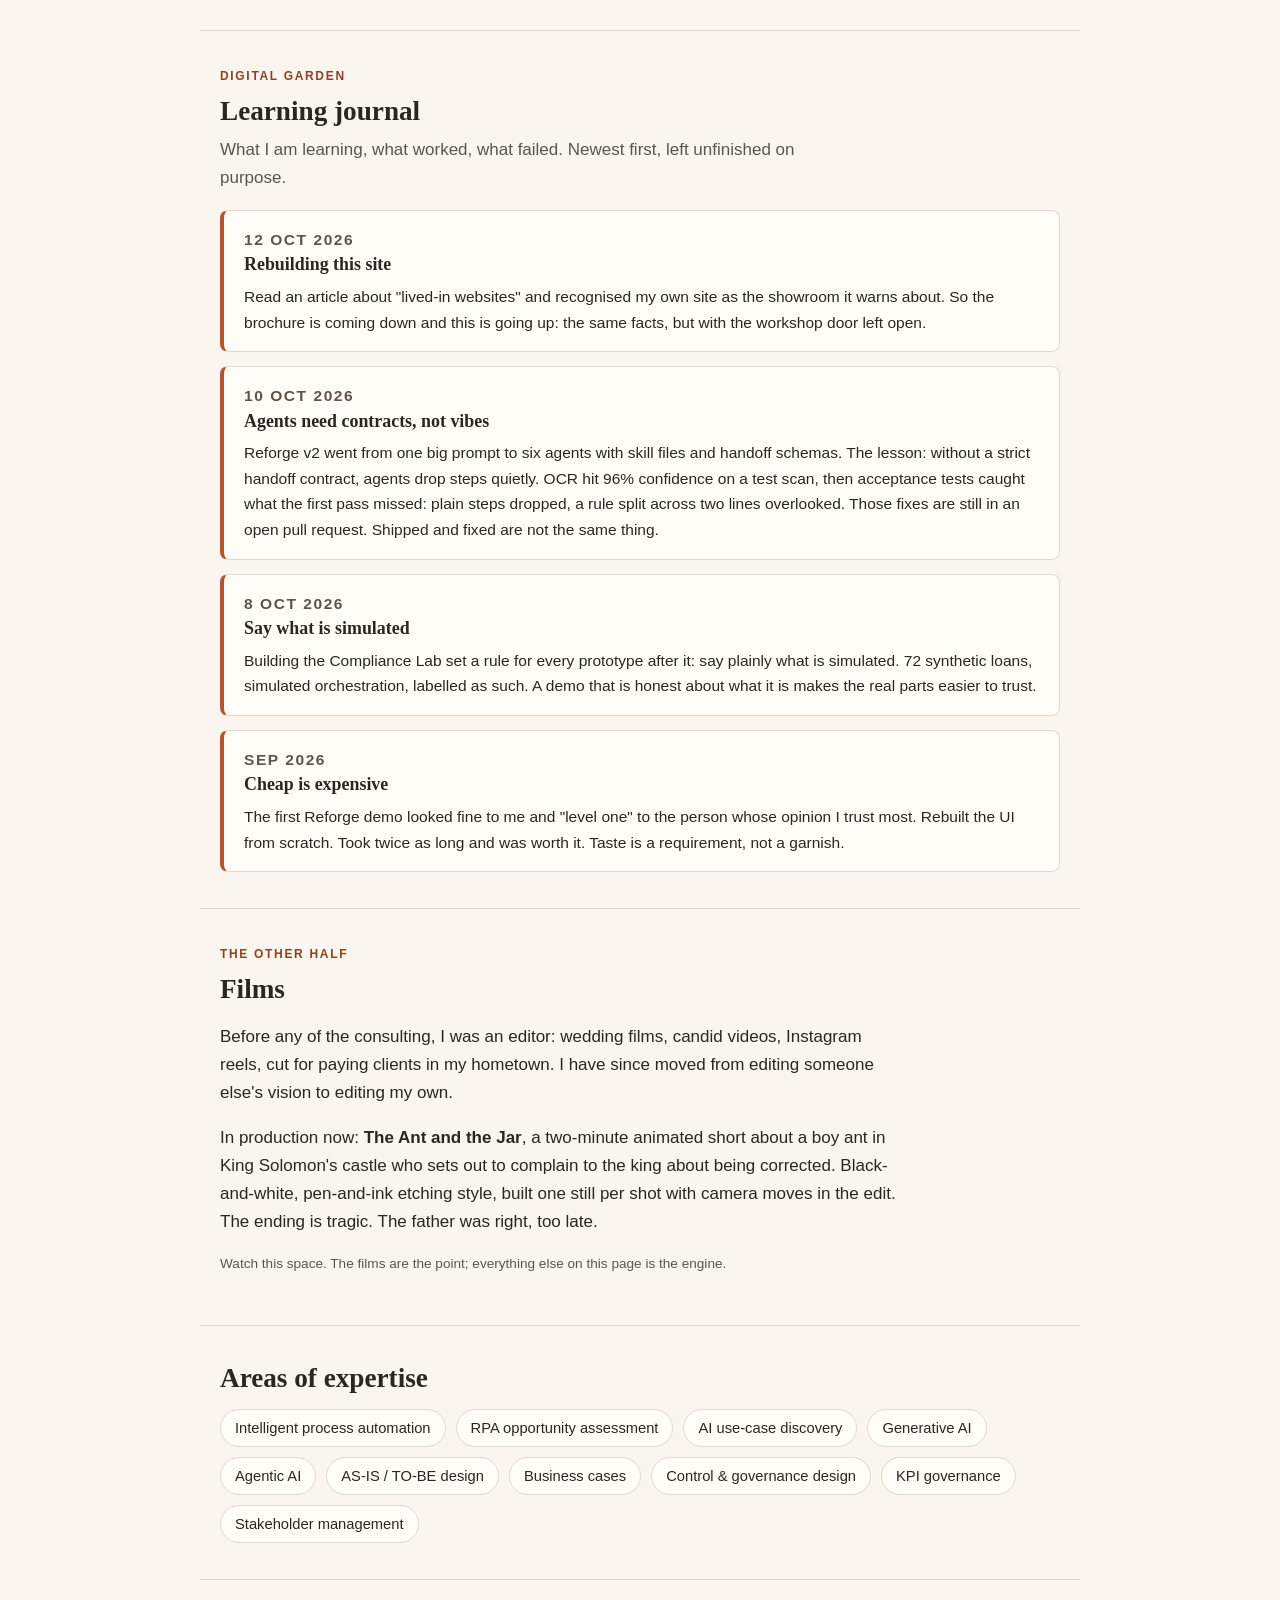
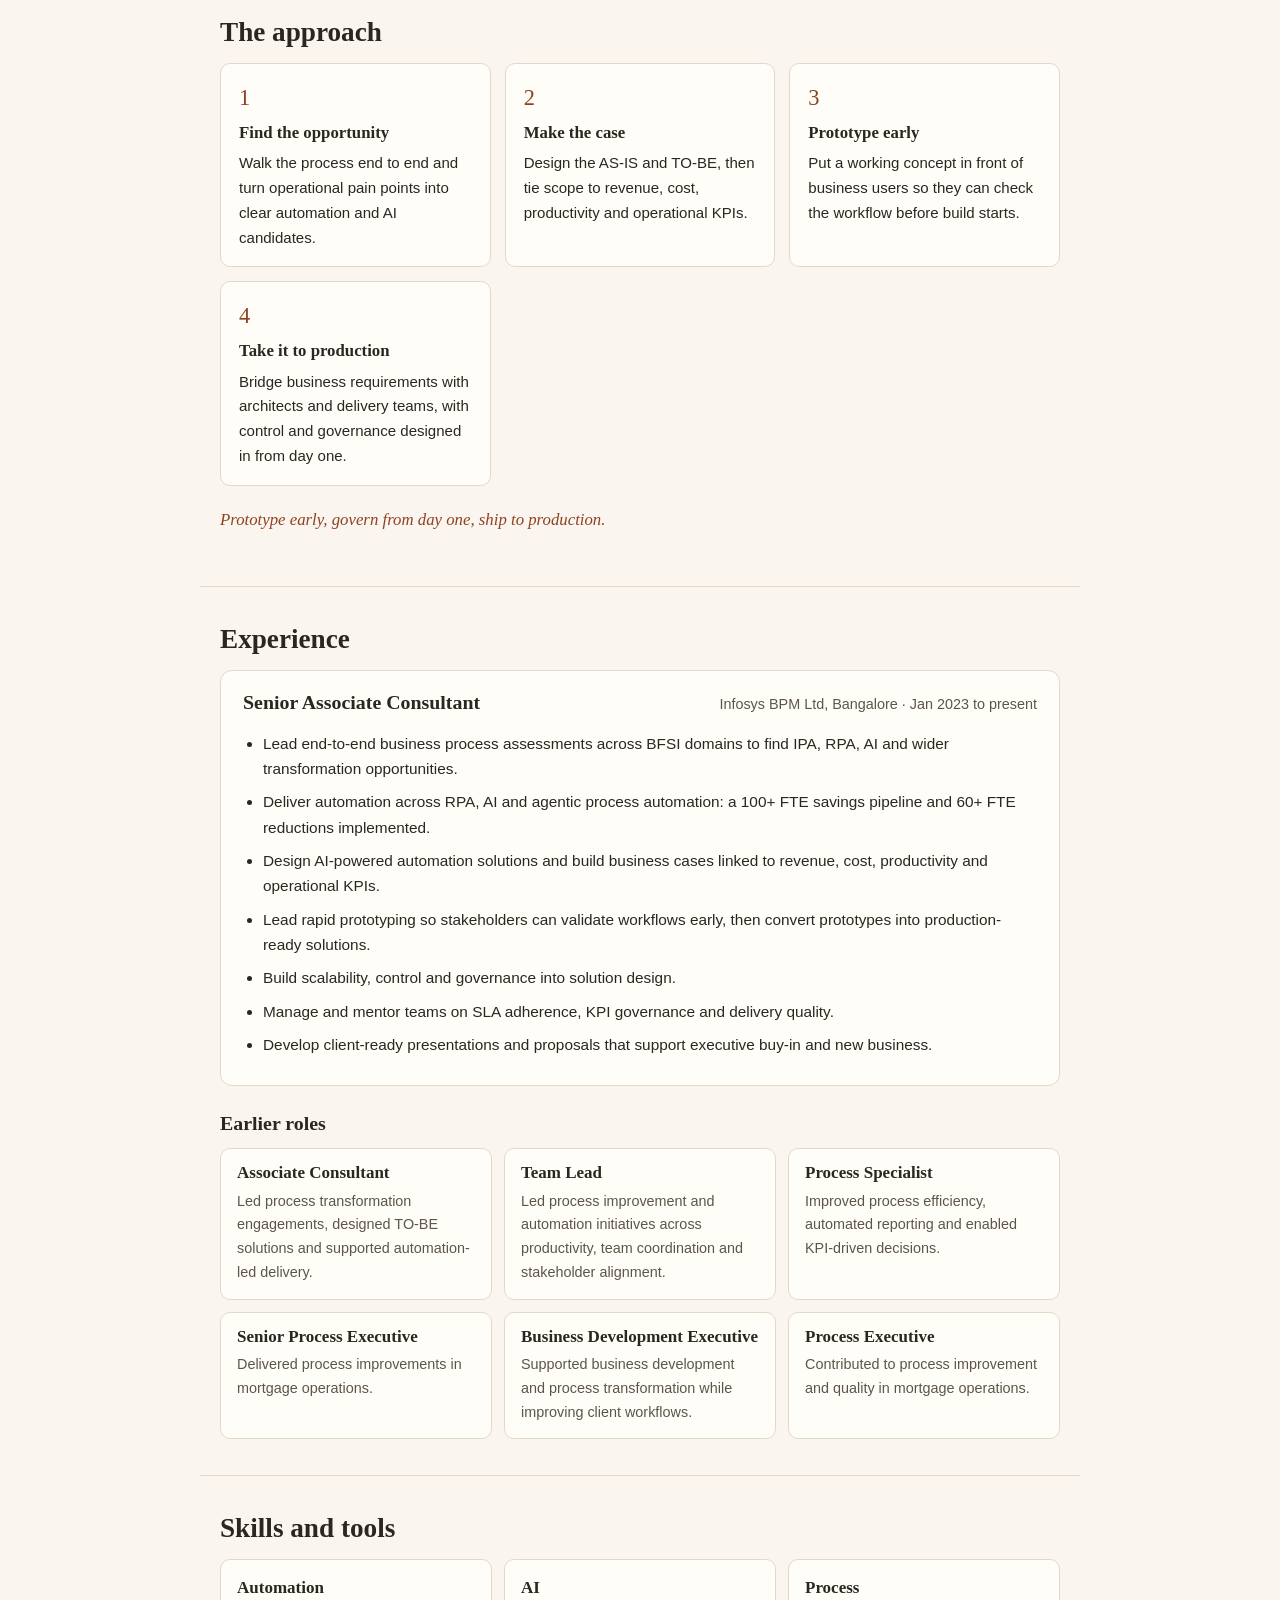
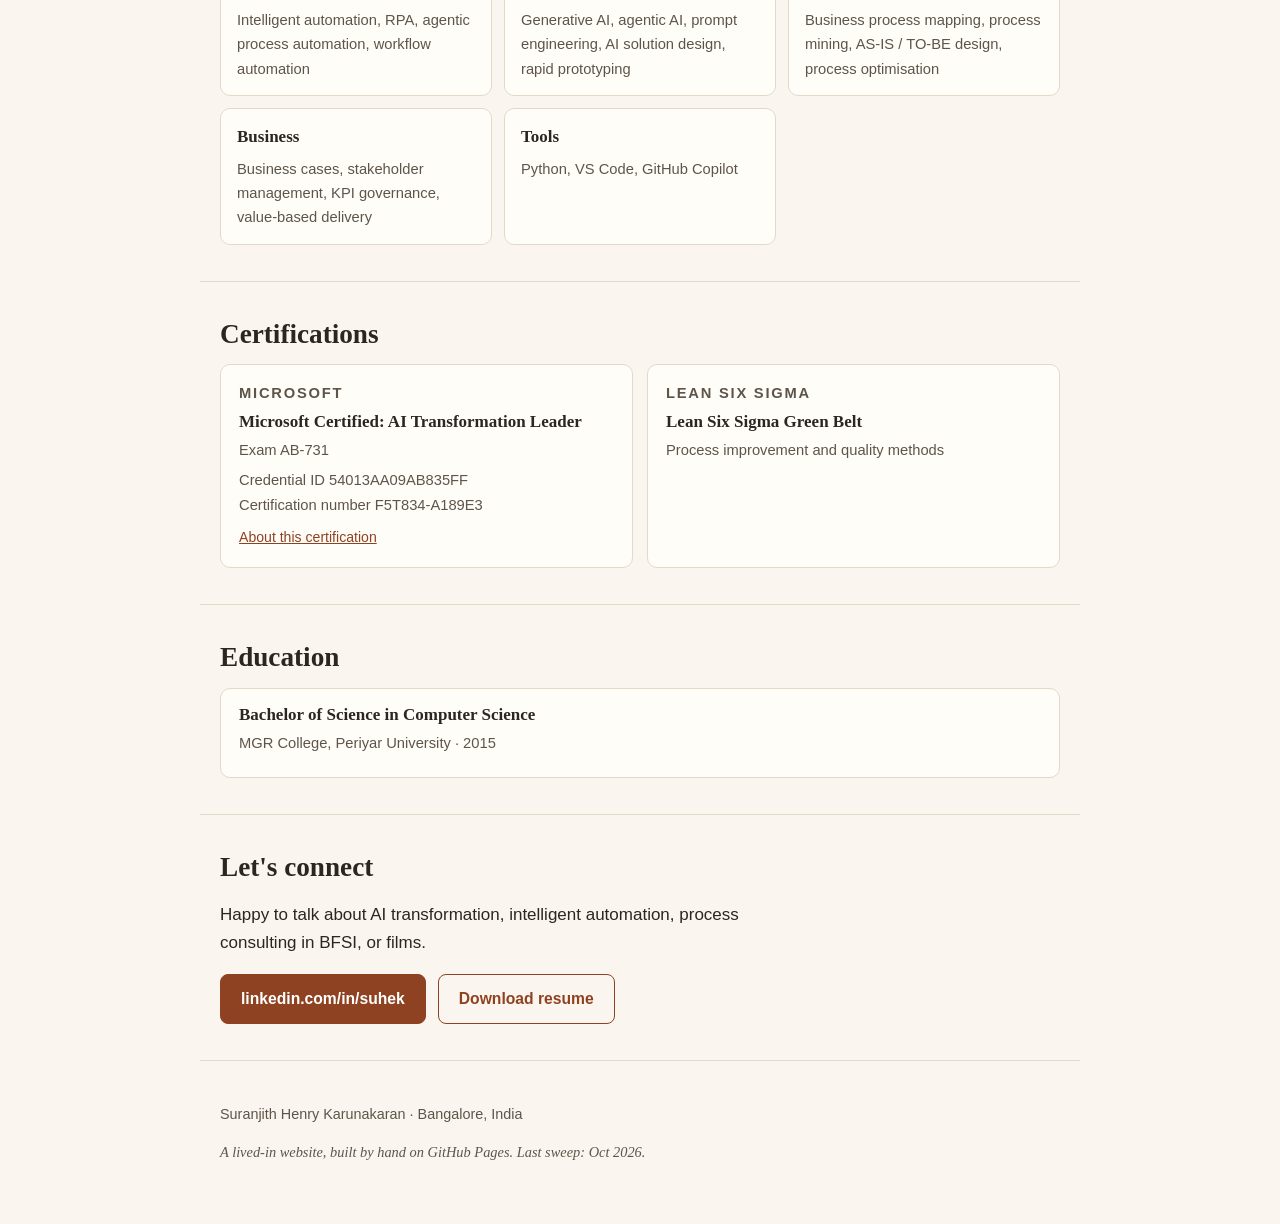
==== commit 454d796f: "Tighten journal entries and About to verified facts" ====
--- a/index.html
+++ b/index.html
@@ -58,7 +58,7 @@
       <p>I am a Senior Associate Consultant at Infosys BPM in Bangalore. My work starts with the process: I run end-to-end assessments across BFSI domains to spot where IPA, RPA, GenAI and agentic AI can make a real difference.</p>
       <p>From there I design the solution, build the business case, prototype it with the people who will use it, and work with architects and delivery teams to get it live. Along the way I manage and mentor teams, keep SLAs and KPIs on track, and write the proposals that get leadership to say yes.</p>
       <p>I started in mortgage operations, which is where I learned how the work really gets done. That grounding still shapes how I approach every automation and AI project.</p>
-      <p>Outside work I make short films, cut wedding films, and build small apps that scratch my own itches. The films keep me honest about taste; the apps keep me honest about shipping.</p>
+      <p>Outside work I make short films and build small apps that scratch my own itches. Before that I spent years cutting wedding films and reels for paying clients. The films keep me honest about taste; the apps keep me honest about shipping.</p>
     </div>
   </section>
 
@@ -153,12 +153,12 @@
       <article class="entry">
         <p class="entry-date">10 Oct 2026</p>
         <h3>Agents need contracts, not vibes</h3>
-        <p>Reforge v2 went from one big prompt to six agents with skill files and handoff schemas. The lesson: without a strict handoff contract, agents drop steps quietly and smile about it. OCR on a scanned SOP came back at 96% confidence, which felt like magic until a rule split across two lines got missed. Tests caught it. Tests always catch it.</p>
+        <p>Reforge v2 went from one big prompt to six agents with skill files and handoff schemas. The lesson: without a strict handoff contract, agents drop steps quietly. OCR hit 96% confidence on a test scan, then acceptance tests caught what the first pass missed: plain steps dropped, a rule split across two lines overlooked. Those fixes are still in an open pull request. Shipped and fixed are not the same thing.</p>
       </article>
       <article class="entry">
         <p class="entry-date">8 Oct 2026</p>
         <h3>Say what is simulated</h3>
-        <p>Demoing the Compliance Lab taught me that a prototype's honesty is its best feature. Synthetic data, simulated orchestration, said out loud, and the room trusts the rest of the demo more, not less.</p>
+        <p>Building the Compliance Lab set a rule for every prototype after it: say plainly what is simulated. 72 synthetic loans, simulated orchestration, labelled as such. A demo that is honest about what it is makes the real parts easier to trust.</p>
       </article>
       <article class="entry">
         <p class="entry-date">Sep 2026</p>
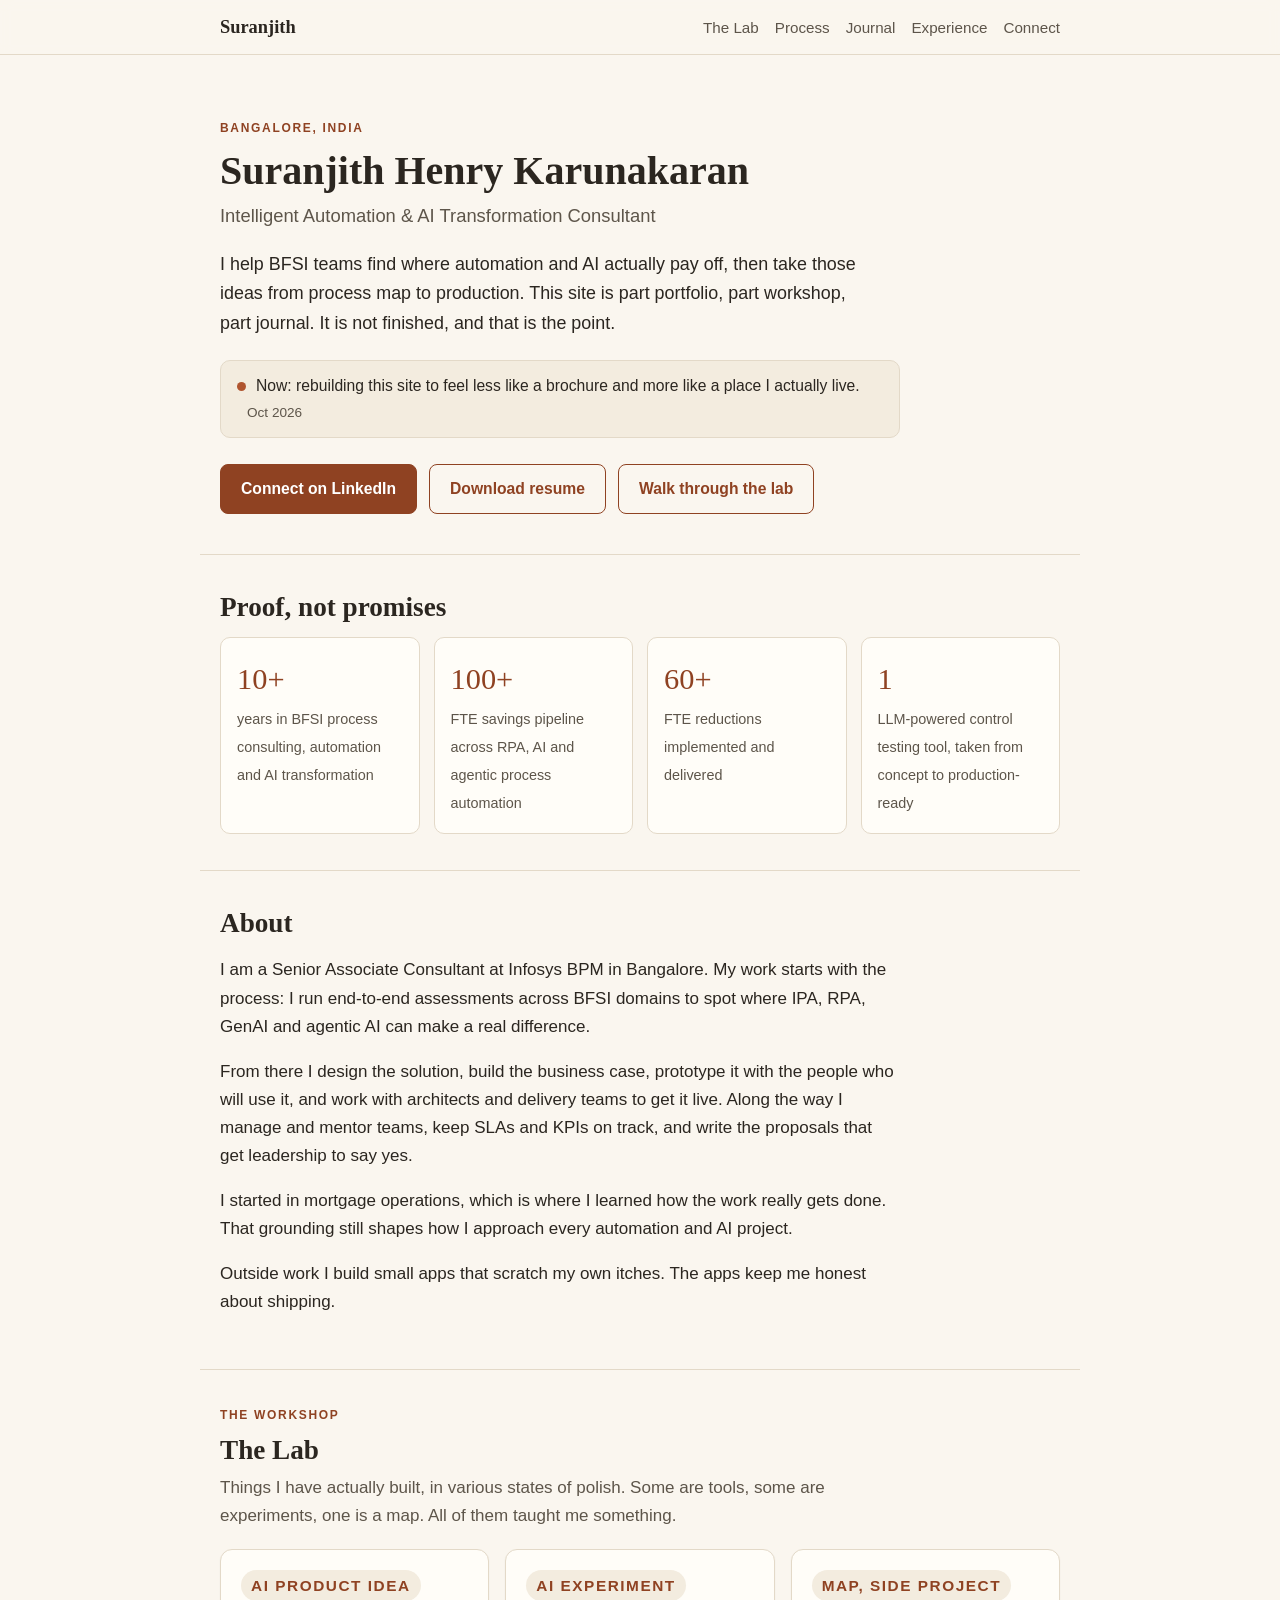
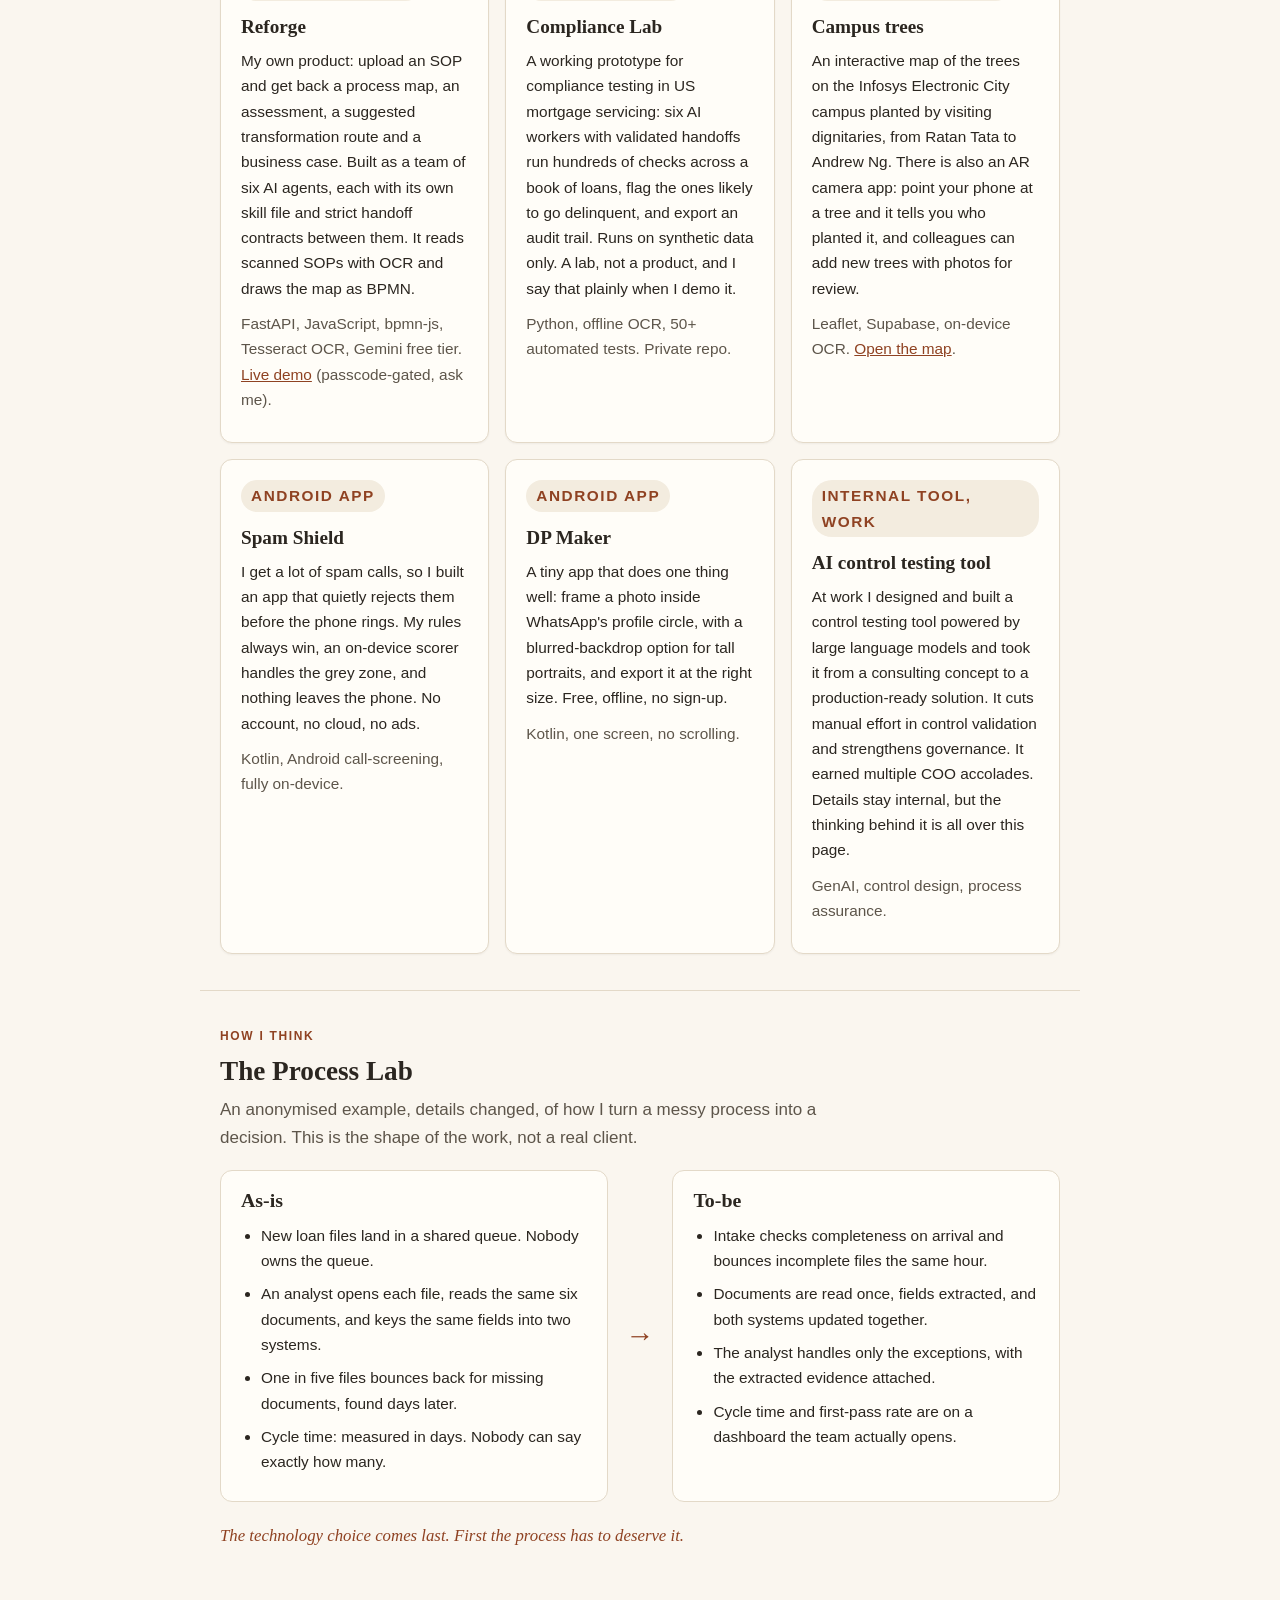
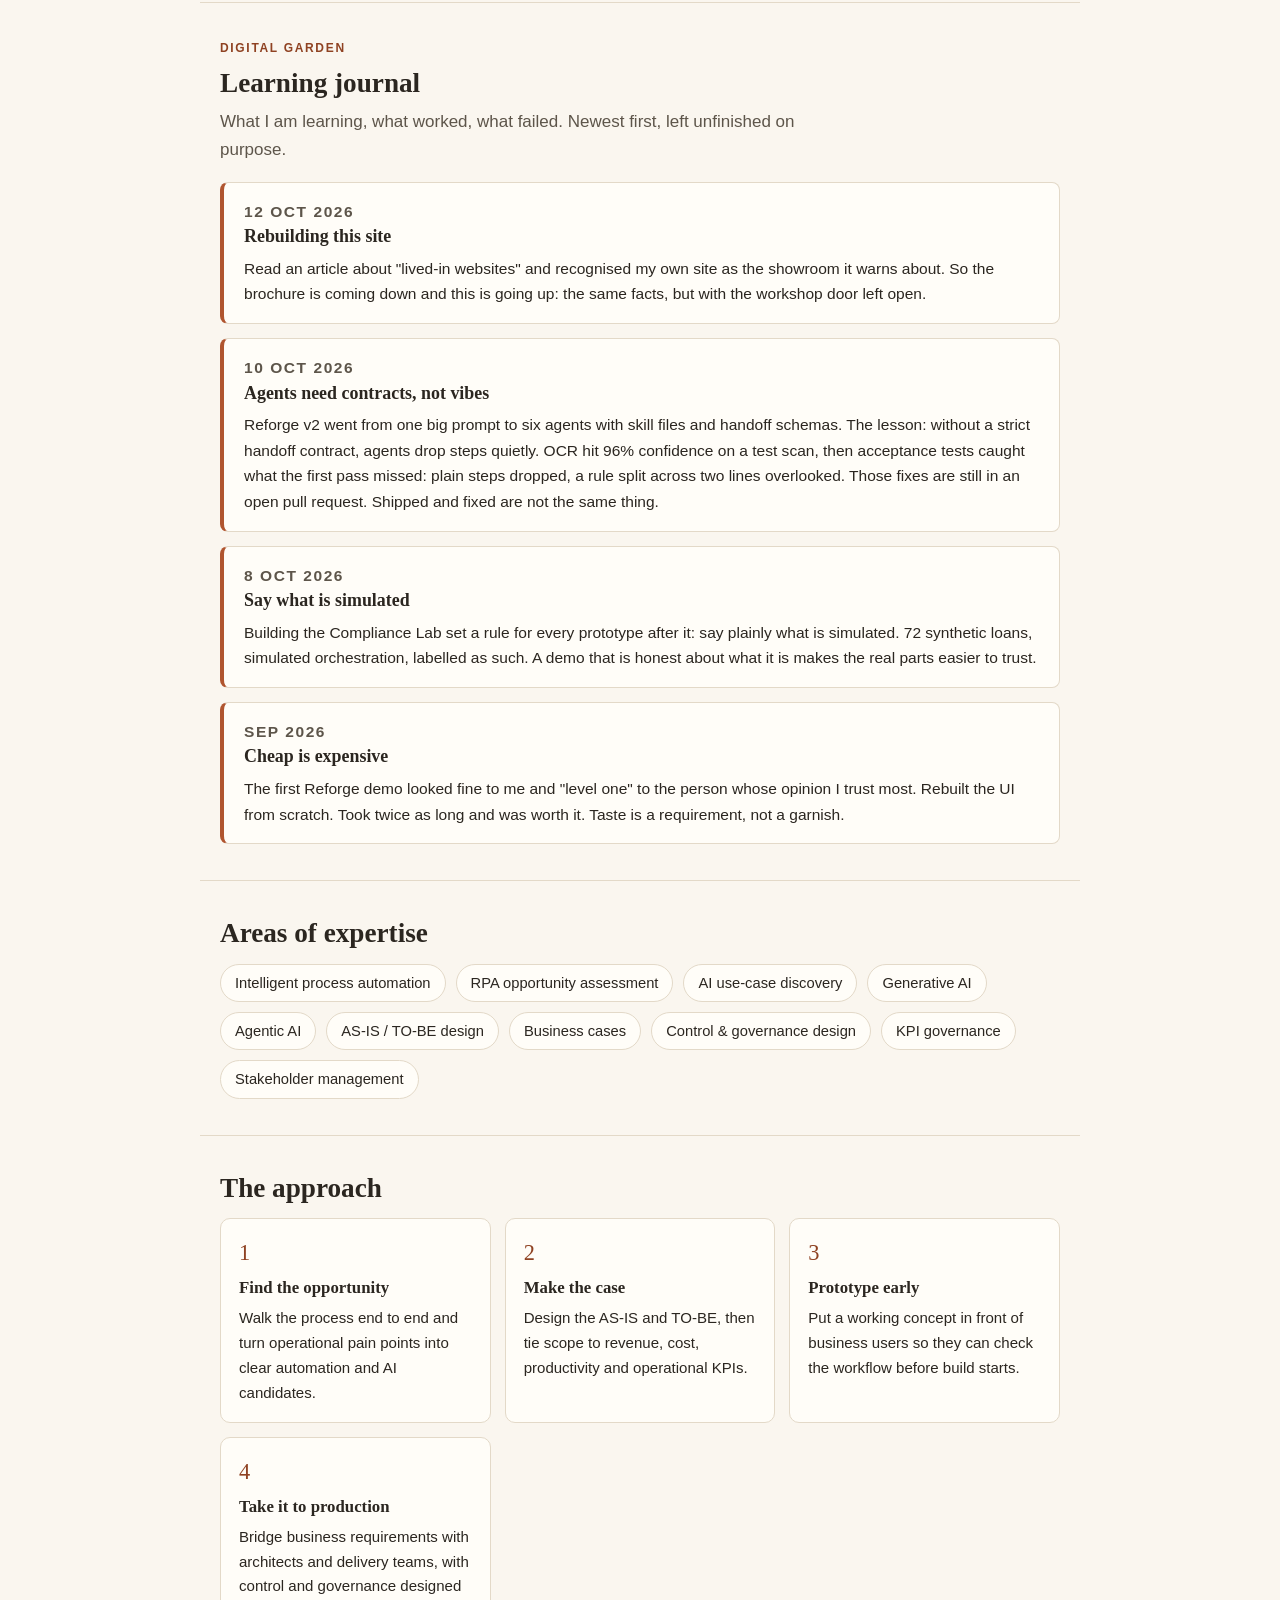
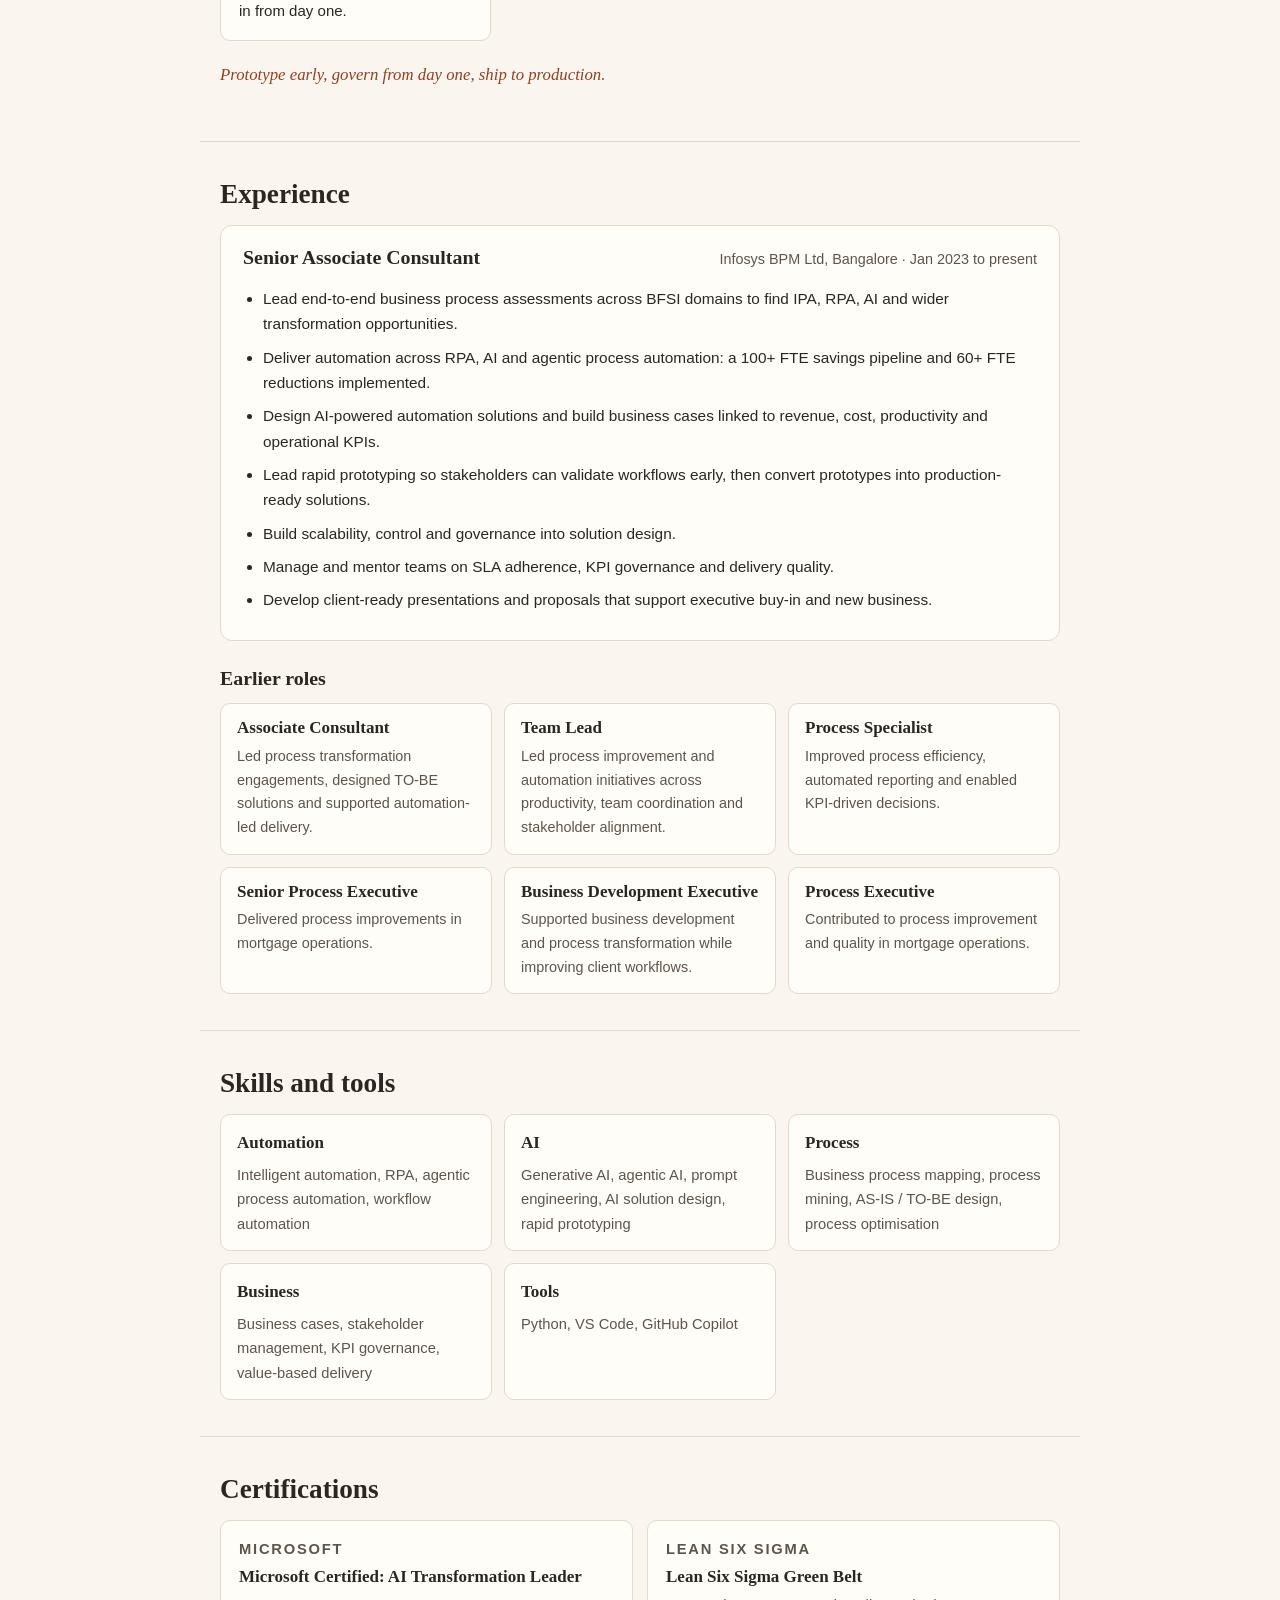
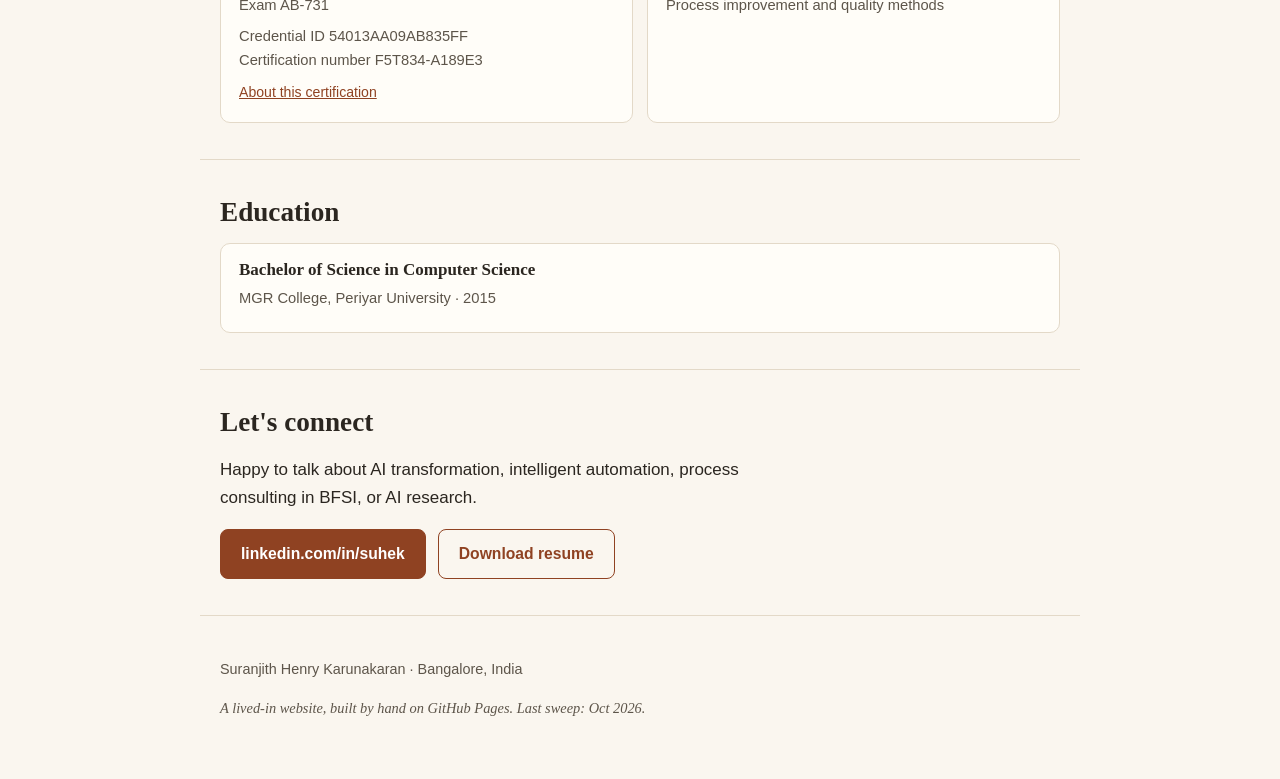
==== commit 0b838117: "Restore career-only homepage without Films section This HTML file serves as a personal portfolio and" ====
--- a/index.html
+++ b/index.html
@@ -3,7 +3,7 @@
 <head>
 <meta charset="utf-8">
 <meta name="viewport" content="width=device-width, initial-scale=1">
-<title>Suranjith Henry Karunakaran | Consultant, builder, filmmaker</title>
+<title>Suranjith Henry Karunakaran | Consultant, builder</title>
 <meta name="description" content="I help BFSI teams find where automation and AI actually pay off. This site is part portfolio, part workshop, part journal.">
 <meta property="og:title" content="Suranjith Henry Karunakaran">
 <meta property="og:description" content="Intelligent Automation & AI Transformation Consultant, Bangalore. 10+ years in BFSI process consulting, automation and GenAI.">
@@ -21,7 +21,6 @@
       <a href="#lab">The Lab</a>
       <a href="#process">Process</a>
       <a href="#journal">Journal</a>
-      <a href="#films">Films</a>
       <a href="#experience">Experience</a>
       <a href="#connect">Connect</a>
     </nav>
@@ -58,7 +57,7 @@
       <p>I am a Senior Associate Consultant at Infosys BPM in Bangalore. My work starts with the process: I run end-to-end assessments across BFSI domains to spot where IPA, RPA, GenAI and agentic AI can make a real difference.</p>
       <p>From there I design the solution, build the business case, prototype it with the people who will use it, and work with architects and delivery teams to get it live. Along the way I manage and mentor teams, keep SLAs and KPIs on track, and write the proposals that get leadership to say yes.</p>
       <p>I started in mortgage operations, which is where I learned how the work really gets done. That grounding still shapes how I approach every automation and AI project.</p>
-      <p>Outside work I make short films and build small apps that scratch my own itches. Before that I spent years cutting wedding films and reels for paying clients. The films keep me honest about taste; the apps keep me honest about shipping.</p>
+      <p>Outside work I build small apps that scratch my own itches. The apps keep me honest about shipping.</p>
     </div>
   </section>
 
@@ -168,16 +167,6 @@
     </div>
   </section>
 
-  <section id="films" class="wrap section">
-    <p class="eyebrow">The other half</p>
-    <h2>Films</h2>
-    <div class="prose">
-      <p>Before any of the consulting, I was an editor: wedding films, candid videos, Instagram reels, cut for paying clients in my hometown. I have since moved from editing someone else's vision to editing my own.</p>
-      <p>In production now: <strong>The Ant and the Jar</strong>, a two-minute animated short about a boy ant in King Solomon's castle who sets out to complain to the king about being corrected. Black-and-white, pen-and-ink etching style, built one still per shot with camera moves in the edit. The ending is tragic. The father was right, too late.</p>
-      <p class="lab-meta">Watch this space. The films are the point; everything else on this page is the engine.</p>
-    </div>
-  </section>
-
   <section class="wrap section">
     <h2>Areas of expertise</h2>
     <ul class="chips">
@@ -271,7 +260,7 @@
 
   <section id="connect" class="wrap section connect">
     <h2>Let's connect</h2>
-    <p>Happy to talk about AI transformation, intelligent automation, process consulting in BFSI, or films.</p>
+    <p>Happy to talk about AI transformation, intelligent automation, process consulting in BFSI, or AI research.</p>
     <div class="actions">
       <a class="btn primary" href="https://www.linkedin.com/in/suhek" target="_blank" rel="noopener">linkedin.com/in/suhek</a>
       <a class="btn ghost" href="assets/Suranjith_Henry_Karunakaran_Resume.pdf" download>Download resume</a>
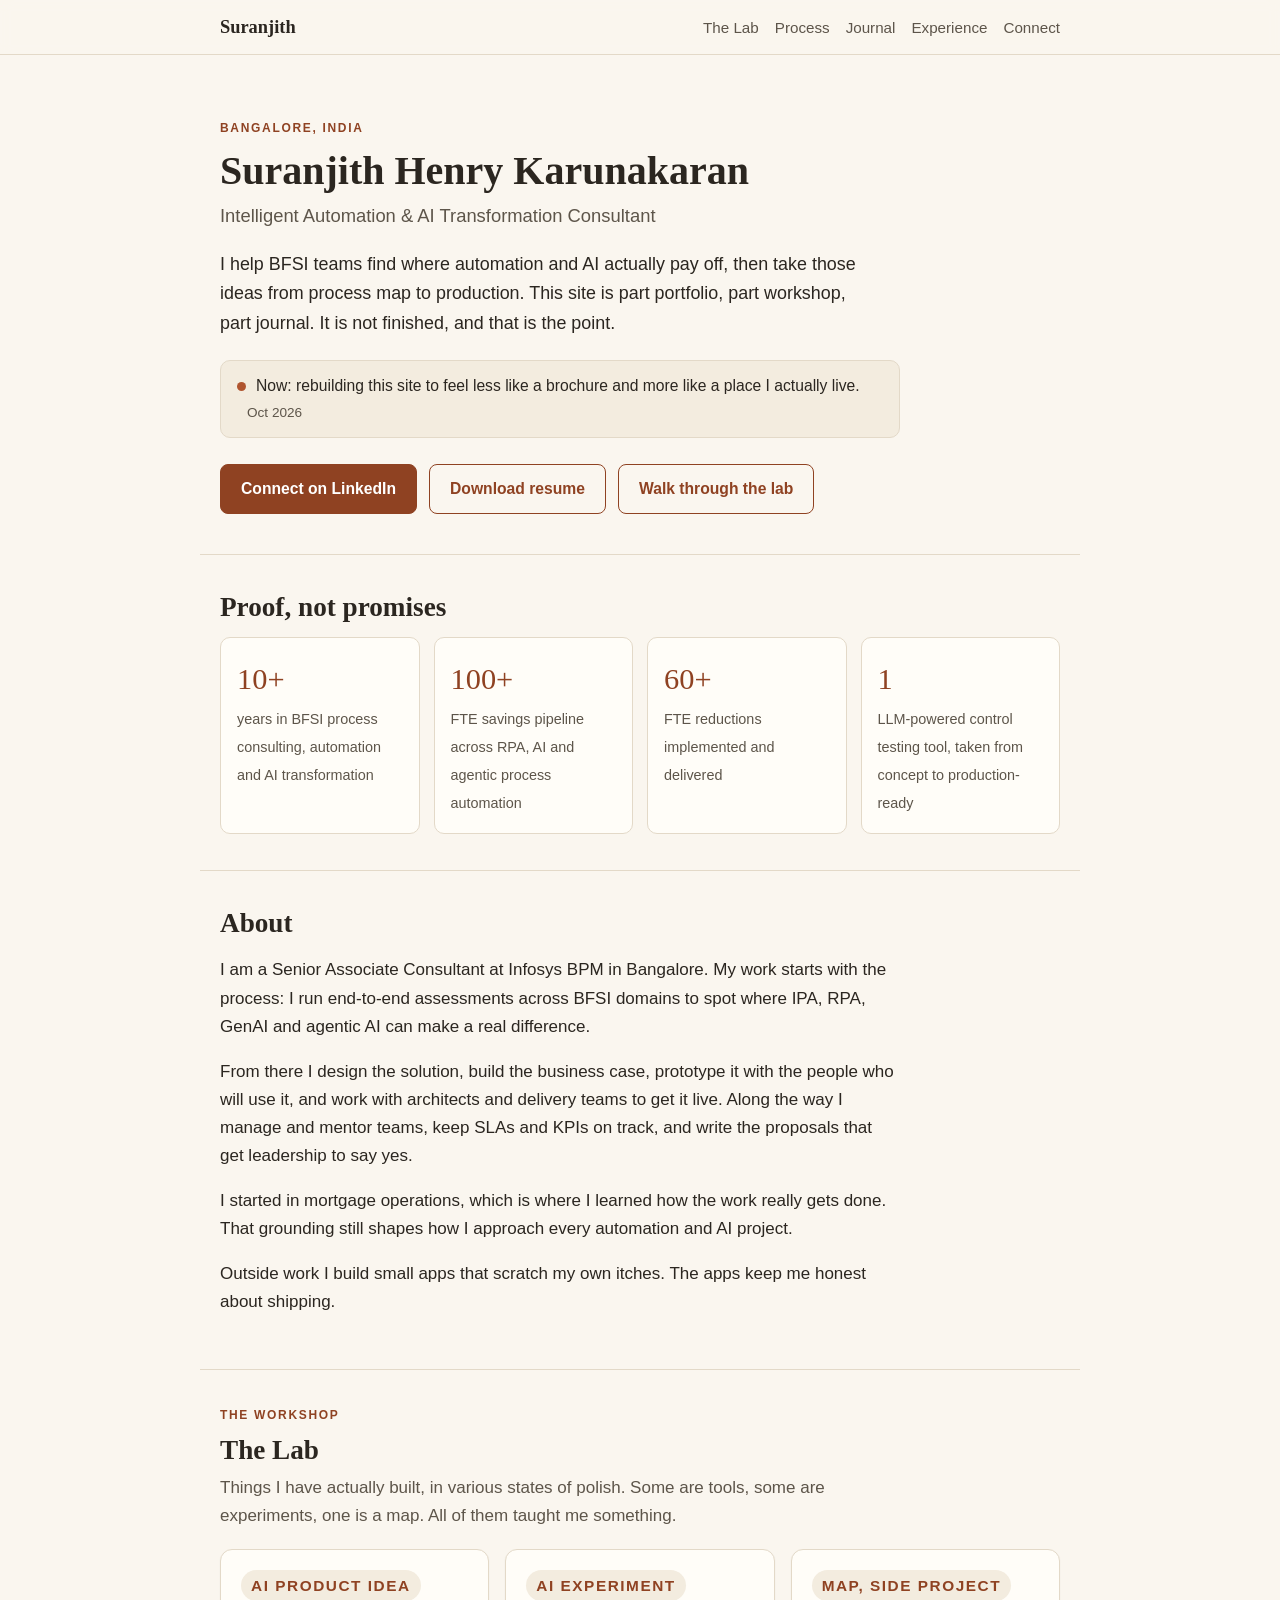
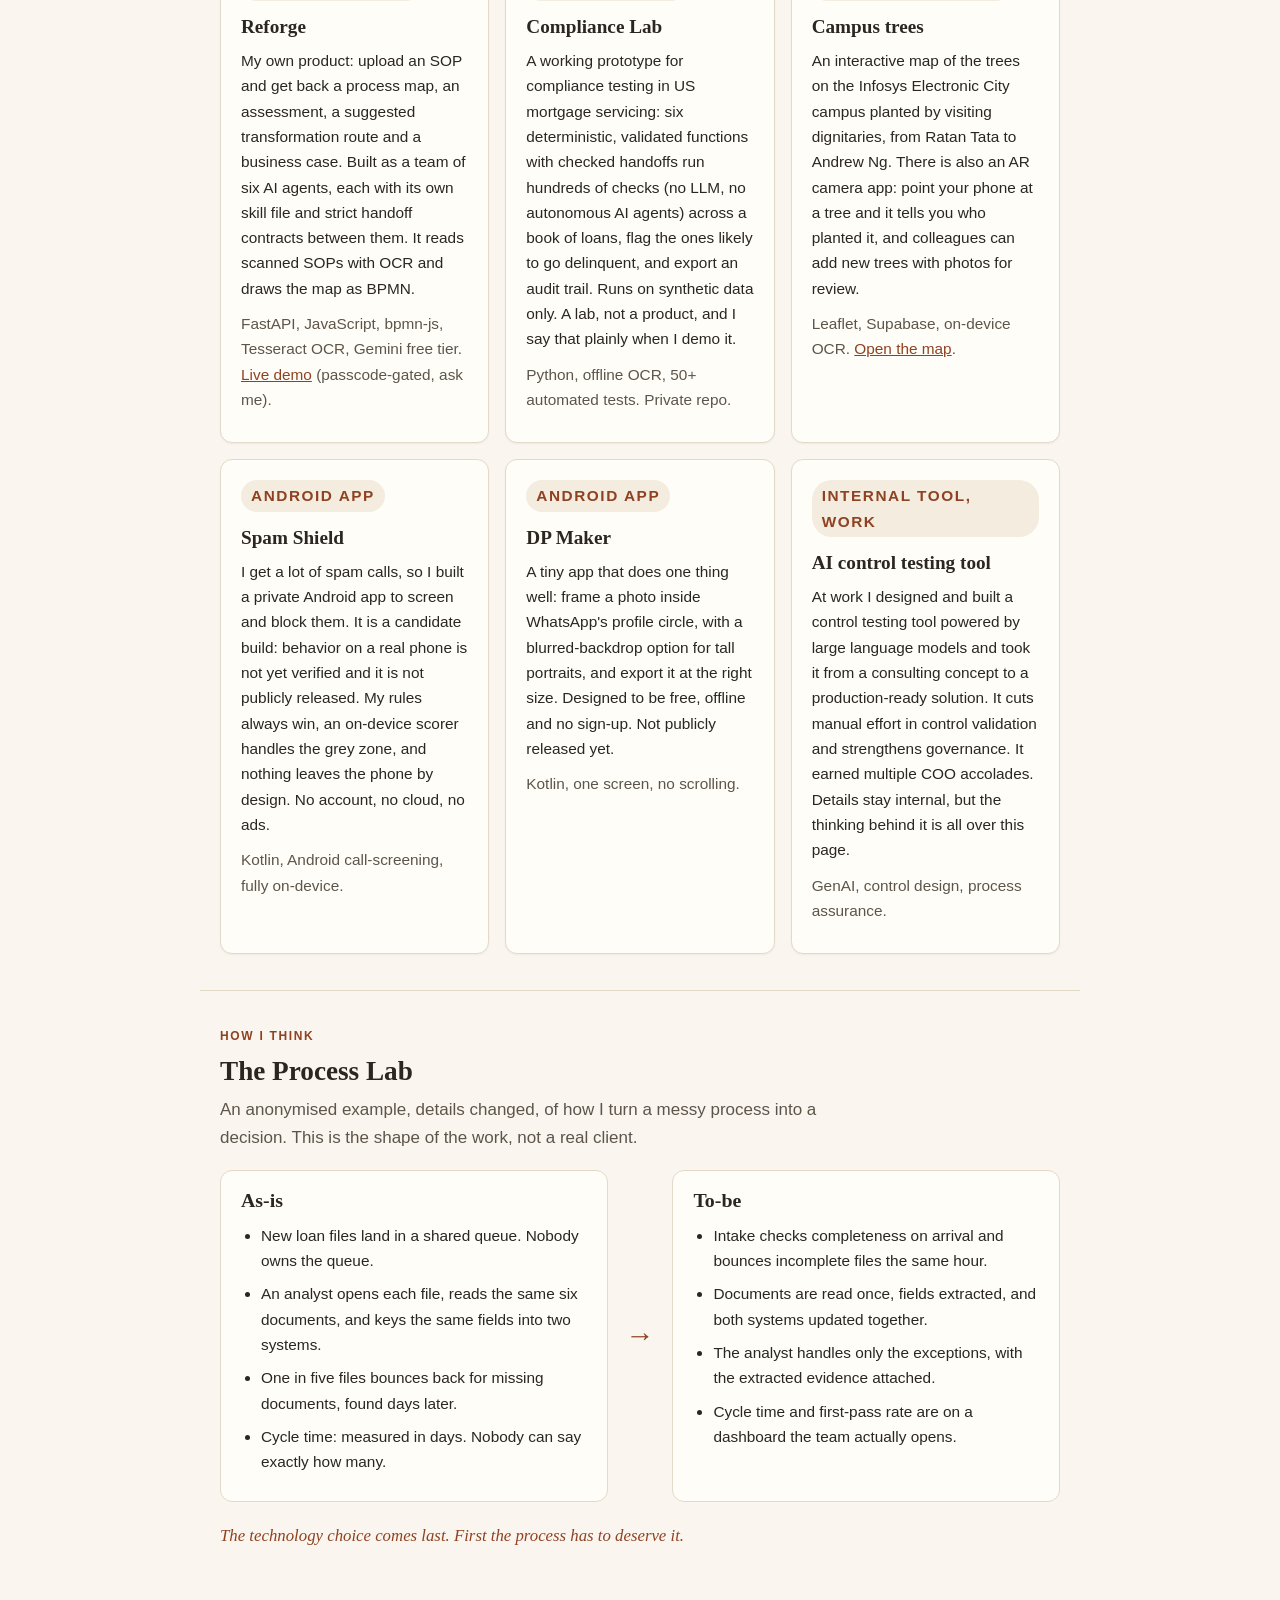
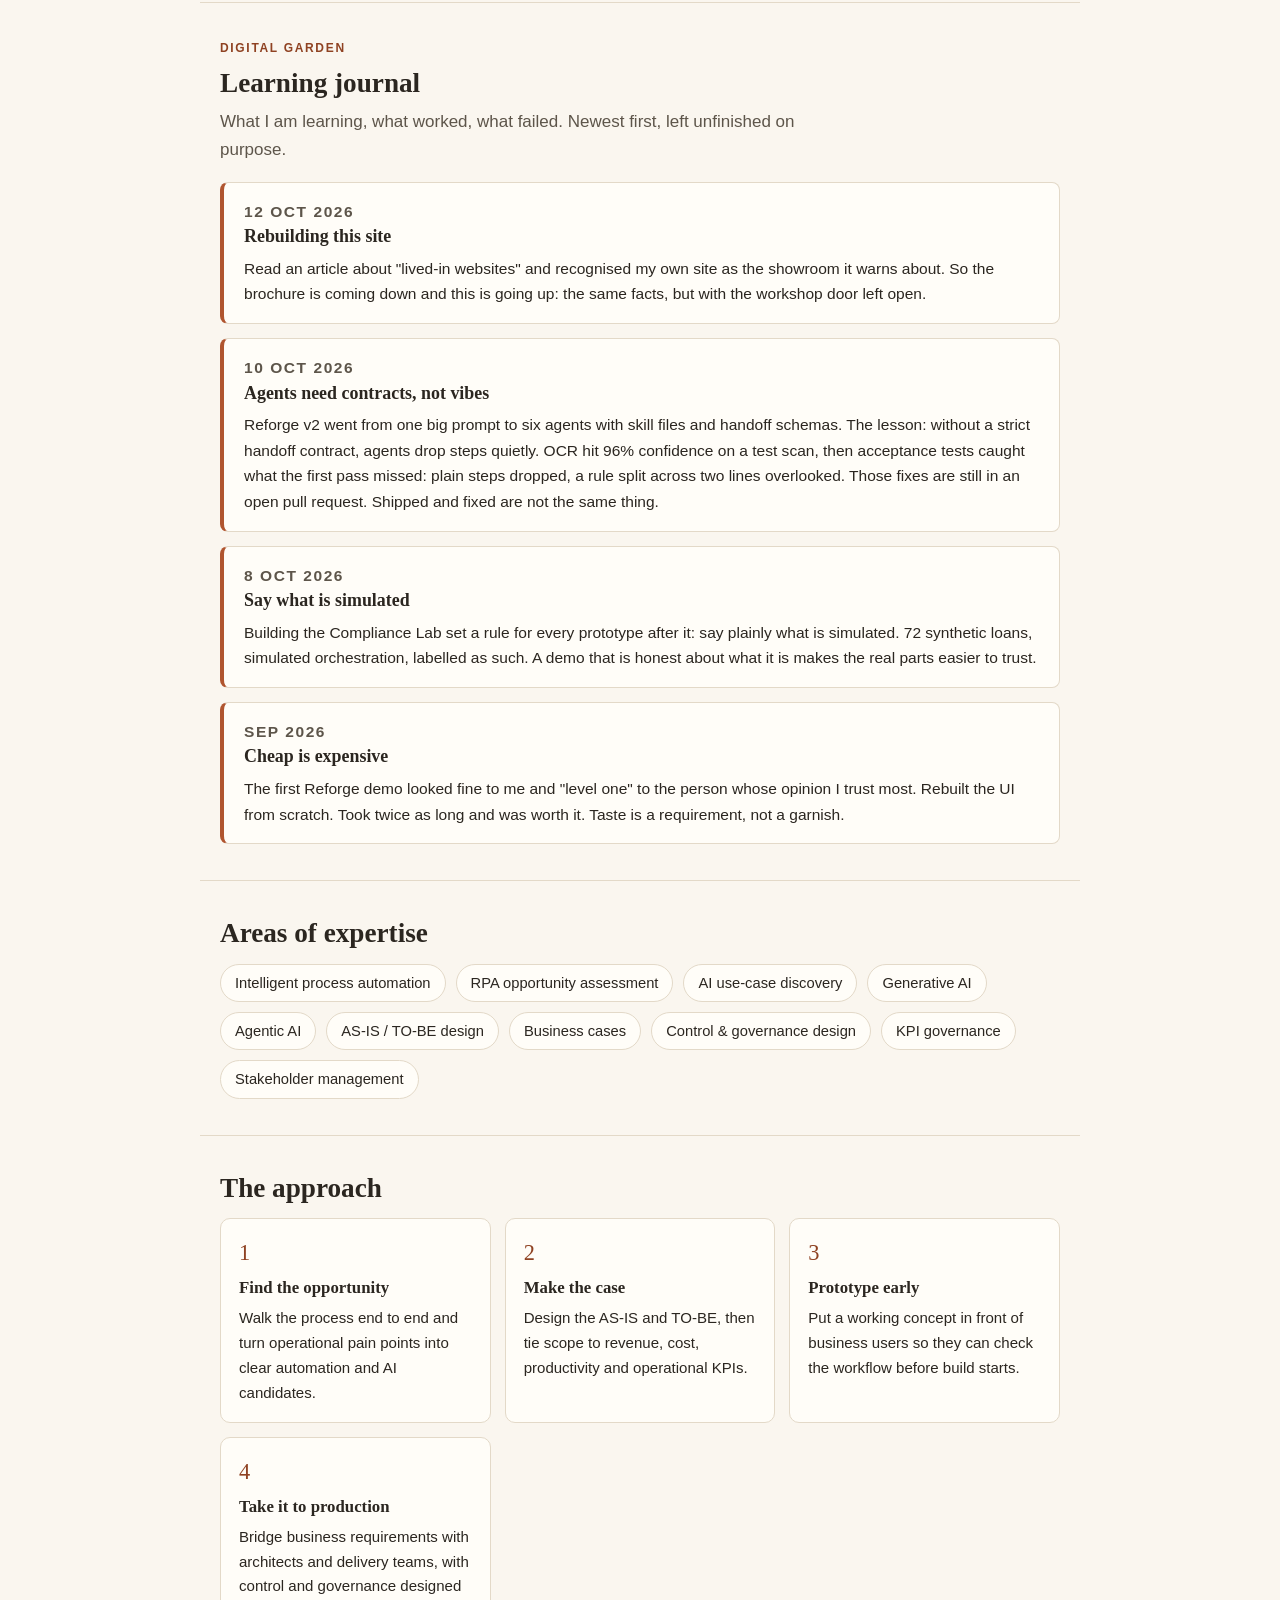
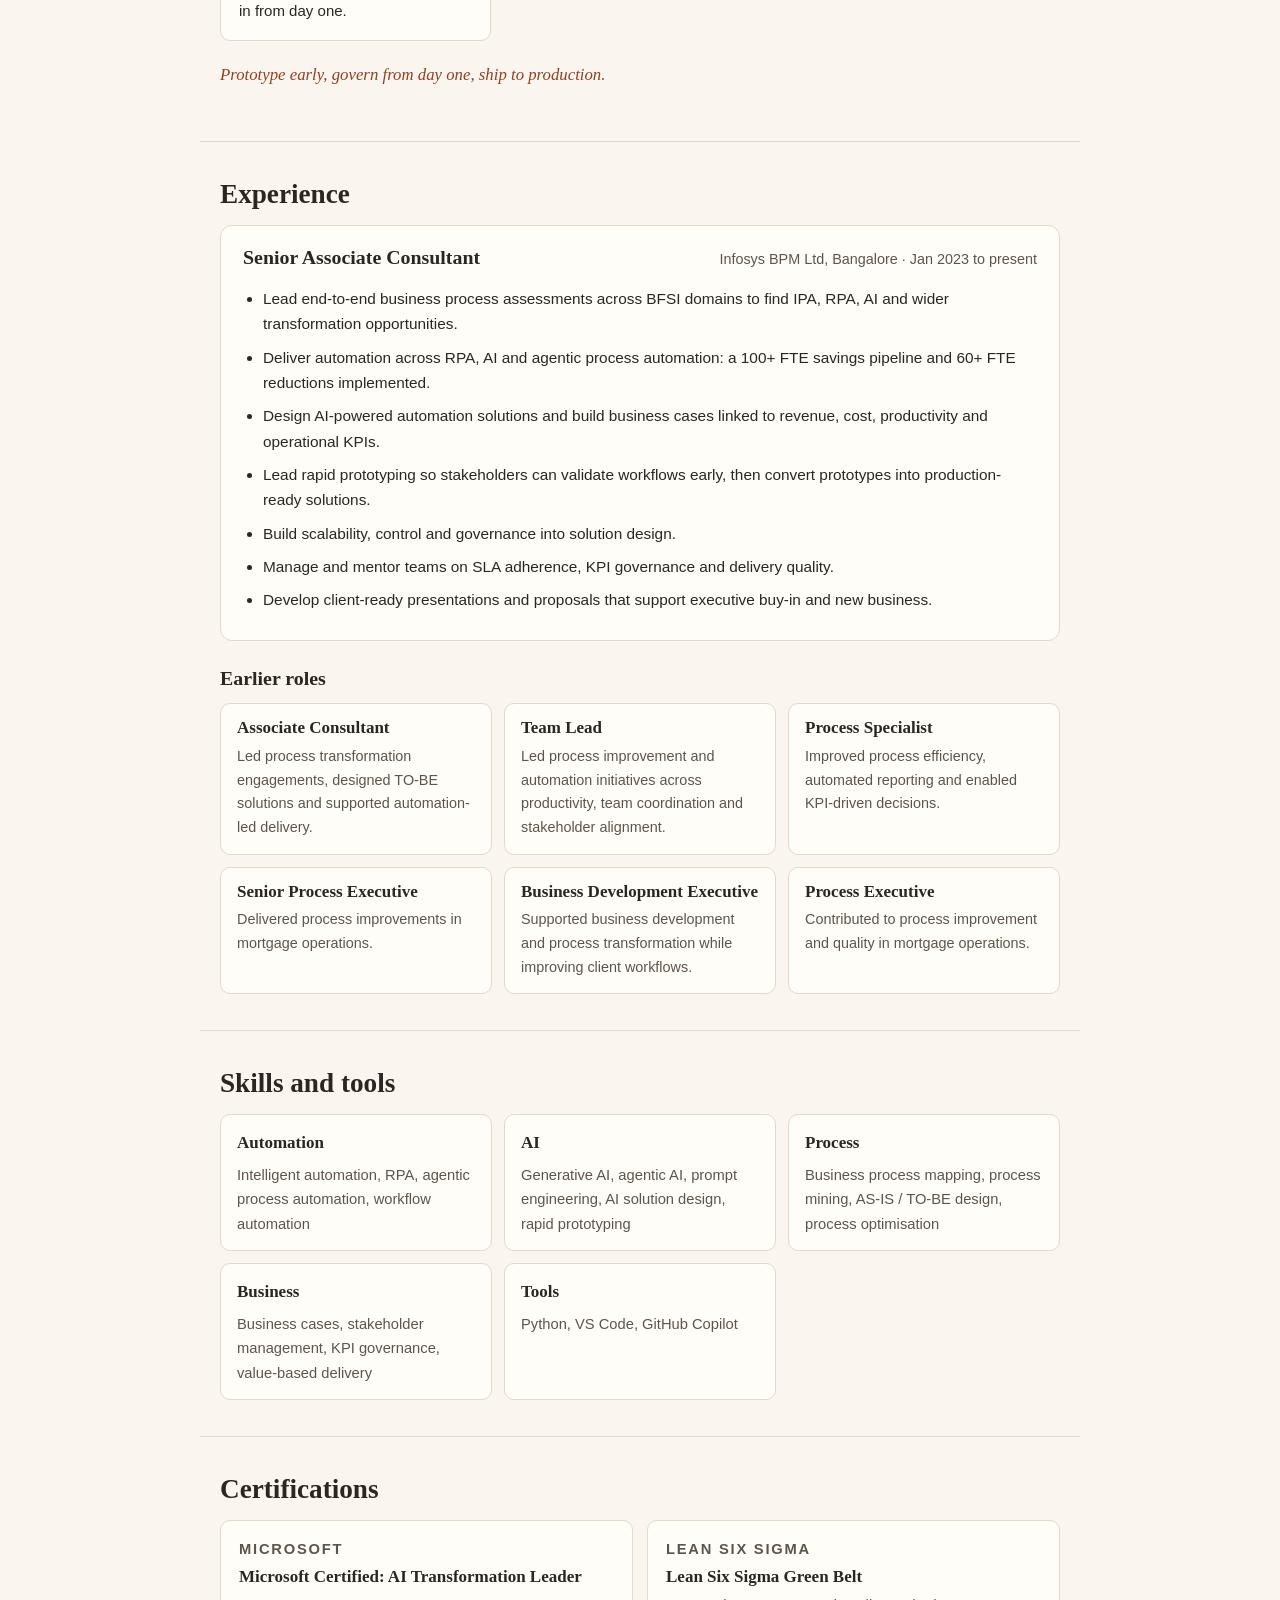
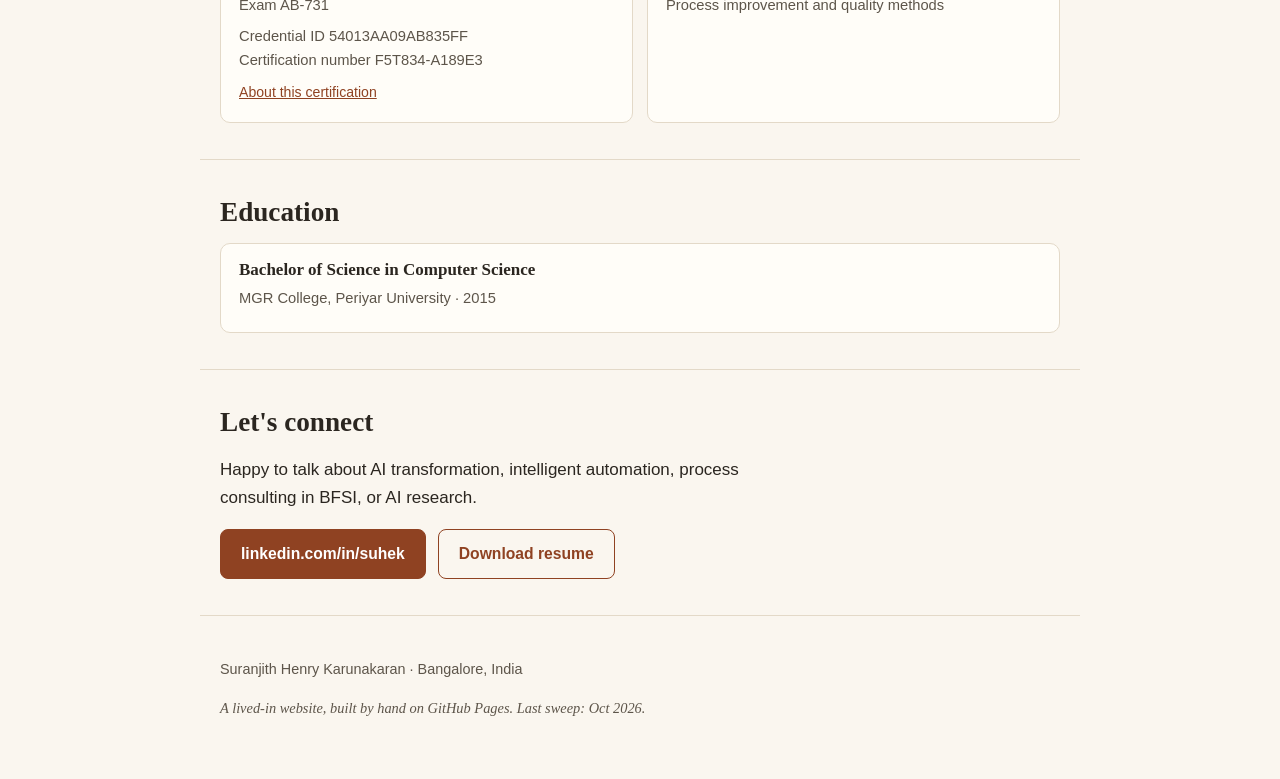
==== commit b9b6bcb7: "Add initial index.html for personal website This is a complete HTML document for a personal website," ====
--- a/index.html
+++ b/index.html
@@ -77,7 +77,7 @@
       <article class="lab-card">
         <p class="lab-tag">AI experiment</p>
         <h3>Compliance Lab</h3>
-        <p>A working prototype for compliance testing in US mortgage servicing: six AI workers with validated handoffs run hundreds of checks across a book of loans, flag the ones likely to go delinquent, and export an audit trail. Runs on synthetic data only. A lab, not a product, and I say that plainly when I demo it.</p>
+        <p>A working prototype for compliance testing in US mortgage servicing: six deterministic, validated functions with checked handoffs run hundreds of checks (no LLM, no autonomous AI agents) across a book of loans, flag the ones likely to go delinquent, and export an audit trail. Runs on synthetic data only. A lab, not a product, and I say that plainly when I demo it.</p>
         <p class="lab-meta">Python, offline OCR, 50+ automated tests. Private repo.</p>
       </article>
 
@@ -91,14 +91,14 @@
       <article class="lab-card">
         <p class="lab-tag">Android app</p>
         <h3>Spam Shield</h3>
-        <p>I get a lot of spam calls, so I built an app that quietly rejects them before the phone rings. My rules always win, an on-device scorer handles the grey zone, and nothing leaves the phone. No account, no cloud, no ads.</p>
+        <p>I get a lot of spam calls, so I built a private Android app to screen and block them. It is a candidate build: behavior on a real phone is not yet verified and it is not publicly released. My rules always win, an on-device scorer handles the grey zone, and nothing leaves the phone by design. No account, no cloud, no ads.</p>
         <p class="lab-meta">Kotlin, Android call-screening, fully on-device.</p>
       </article>
 
       <article class="lab-card">
         <p class="lab-tag">Android app</p>
         <h3>DP Maker</h3>
-        <p>A tiny app that does one thing well: frame a photo inside WhatsApp's profile circle, with a blurred-backdrop option for tall portraits, and export it at the right size. Free, offline, no sign-up.</p>
+        <p>A tiny app that does one thing well: frame a photo inside WhatsApp's profile circle, with a blurred-backdrop option for tall portraits, and export it at the right size. Designed to be free, offline and no sign-up. Not publicly released yet.</p>
         <p class="lab-meta">Kotlin, one screen, no scrolling.</p>
       </article>
 
